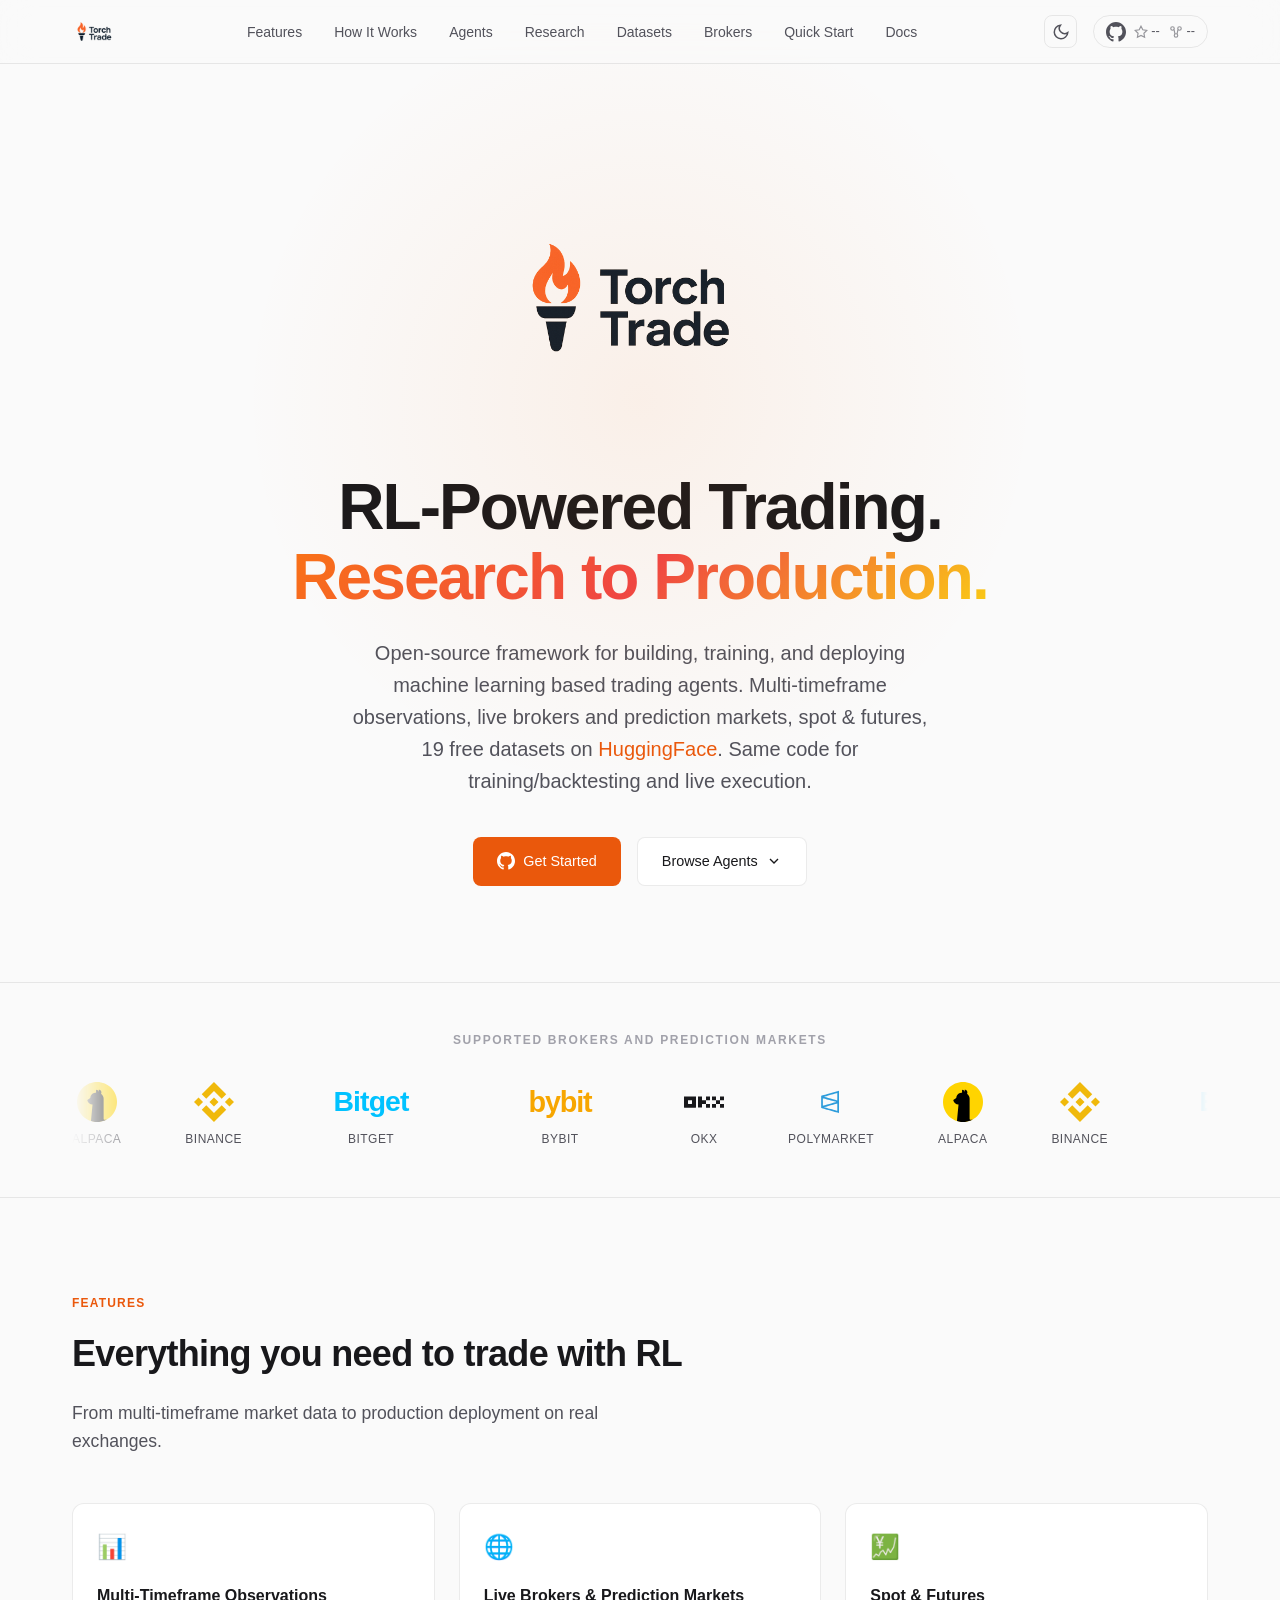
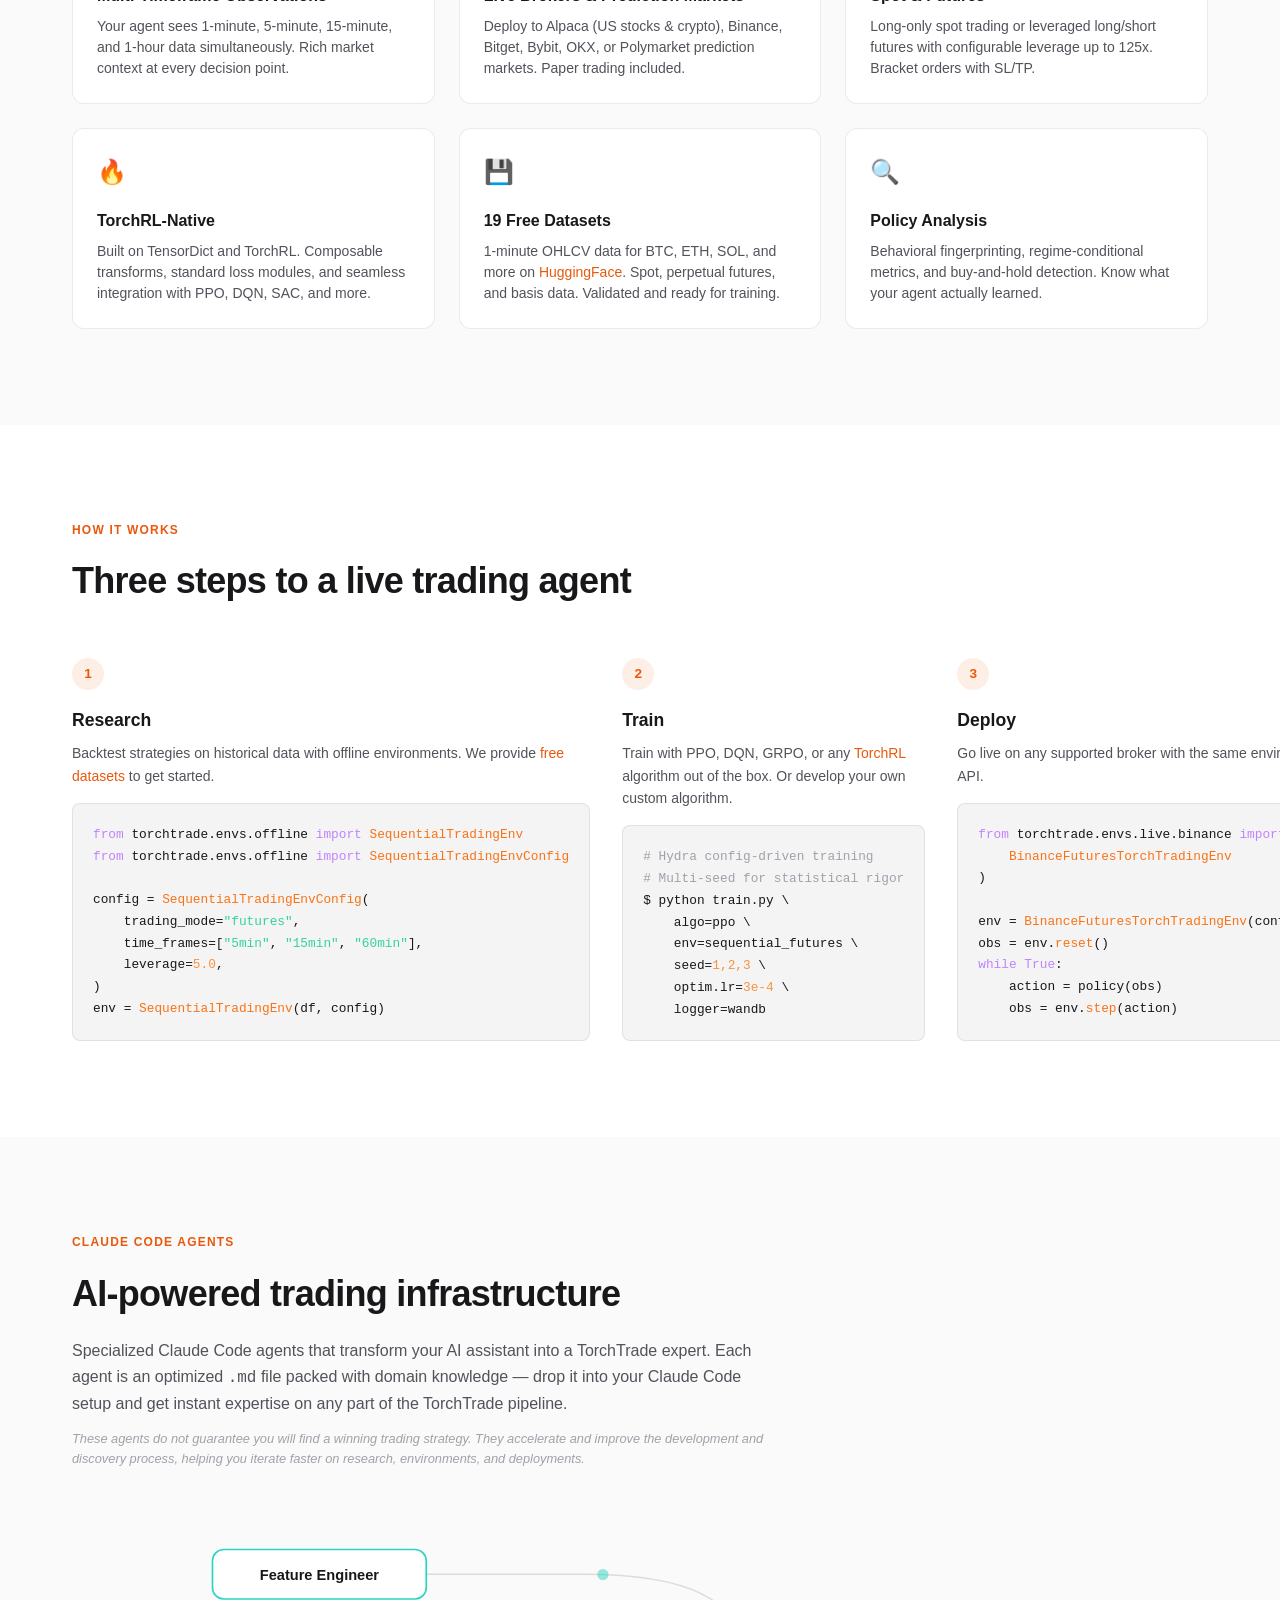
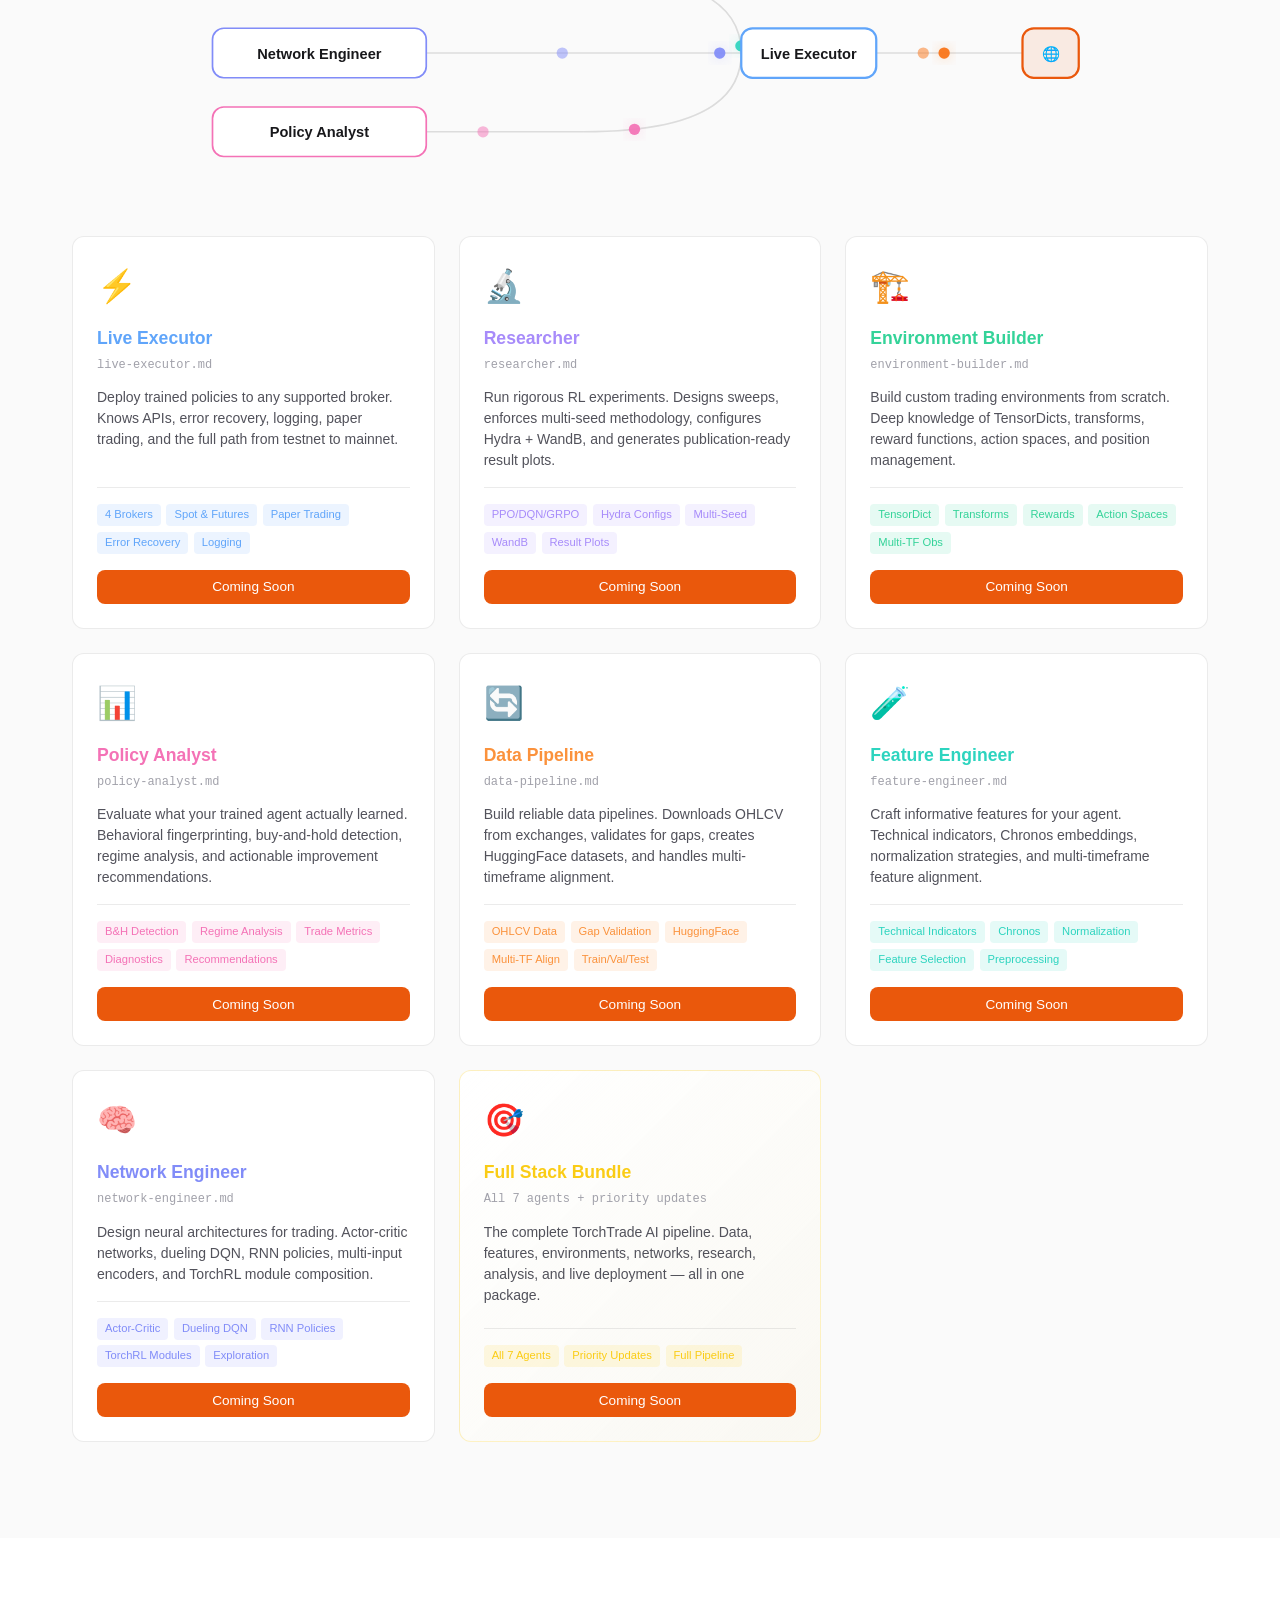
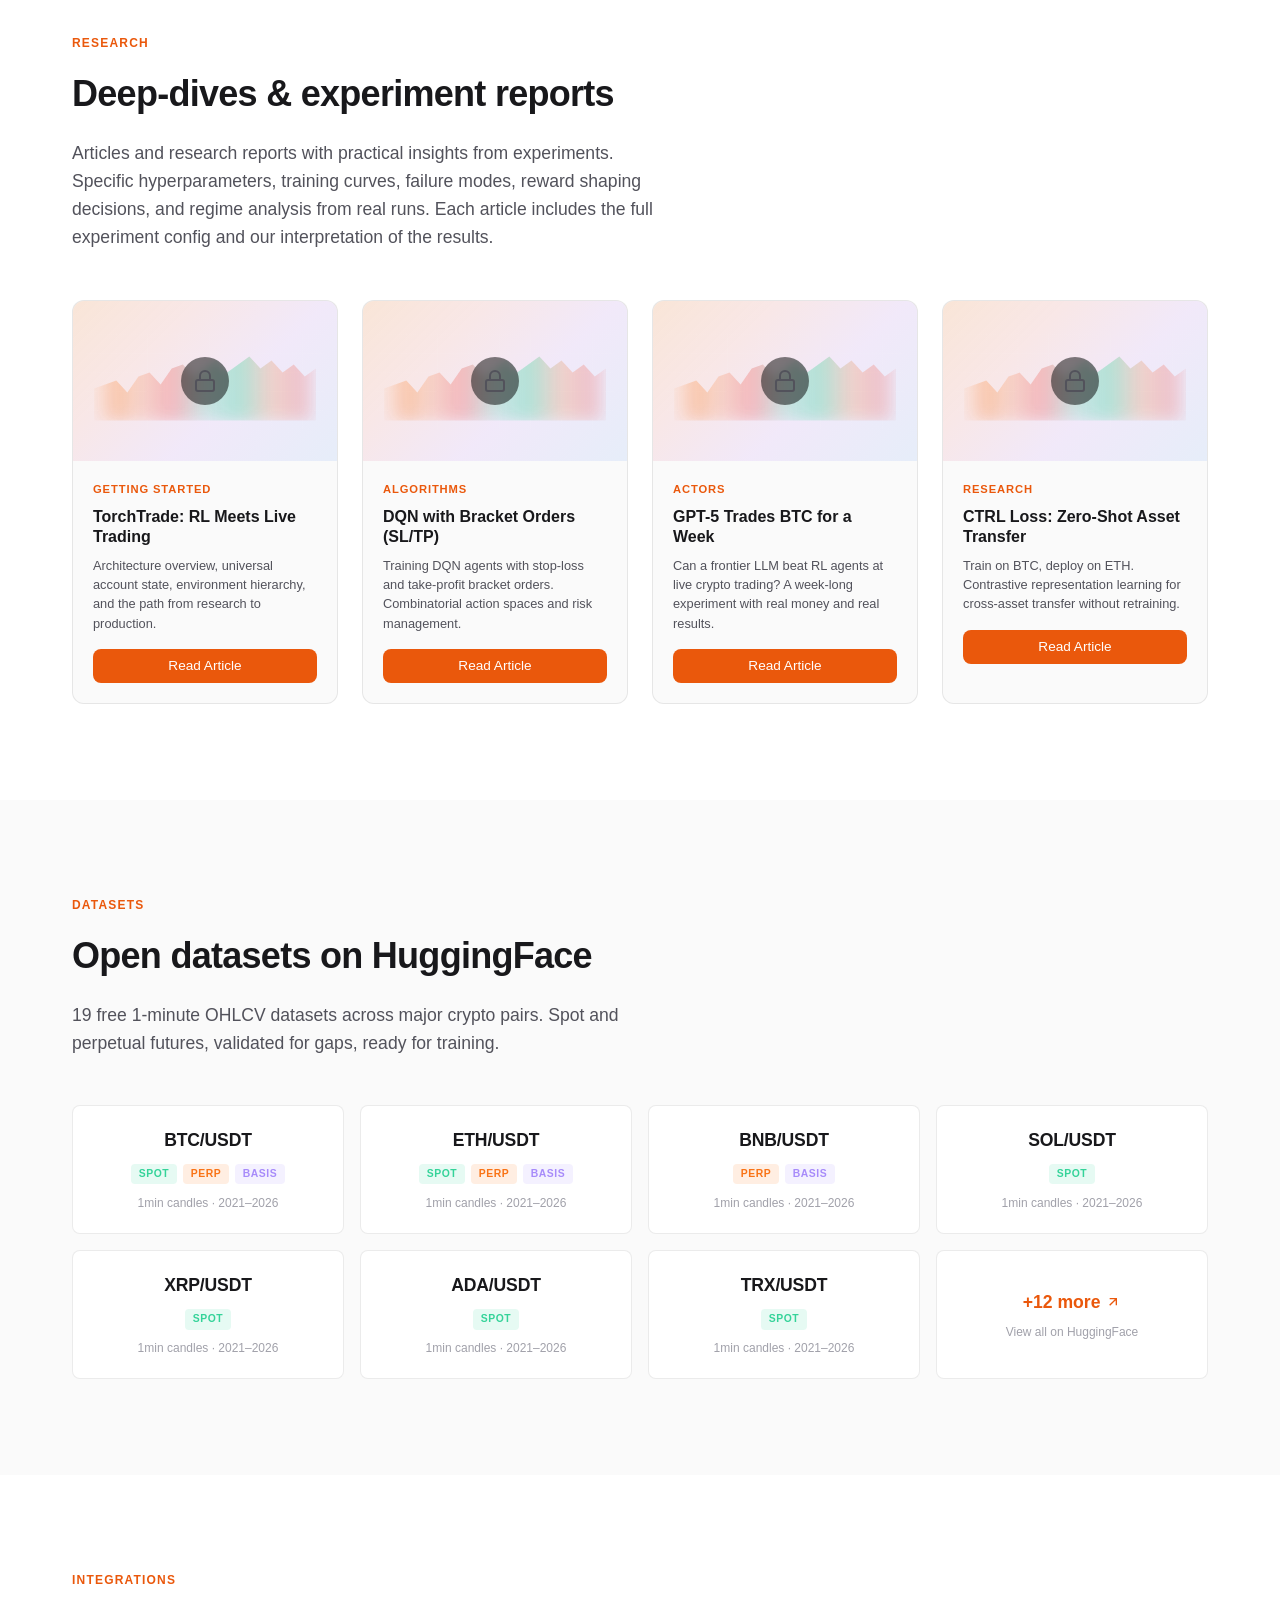
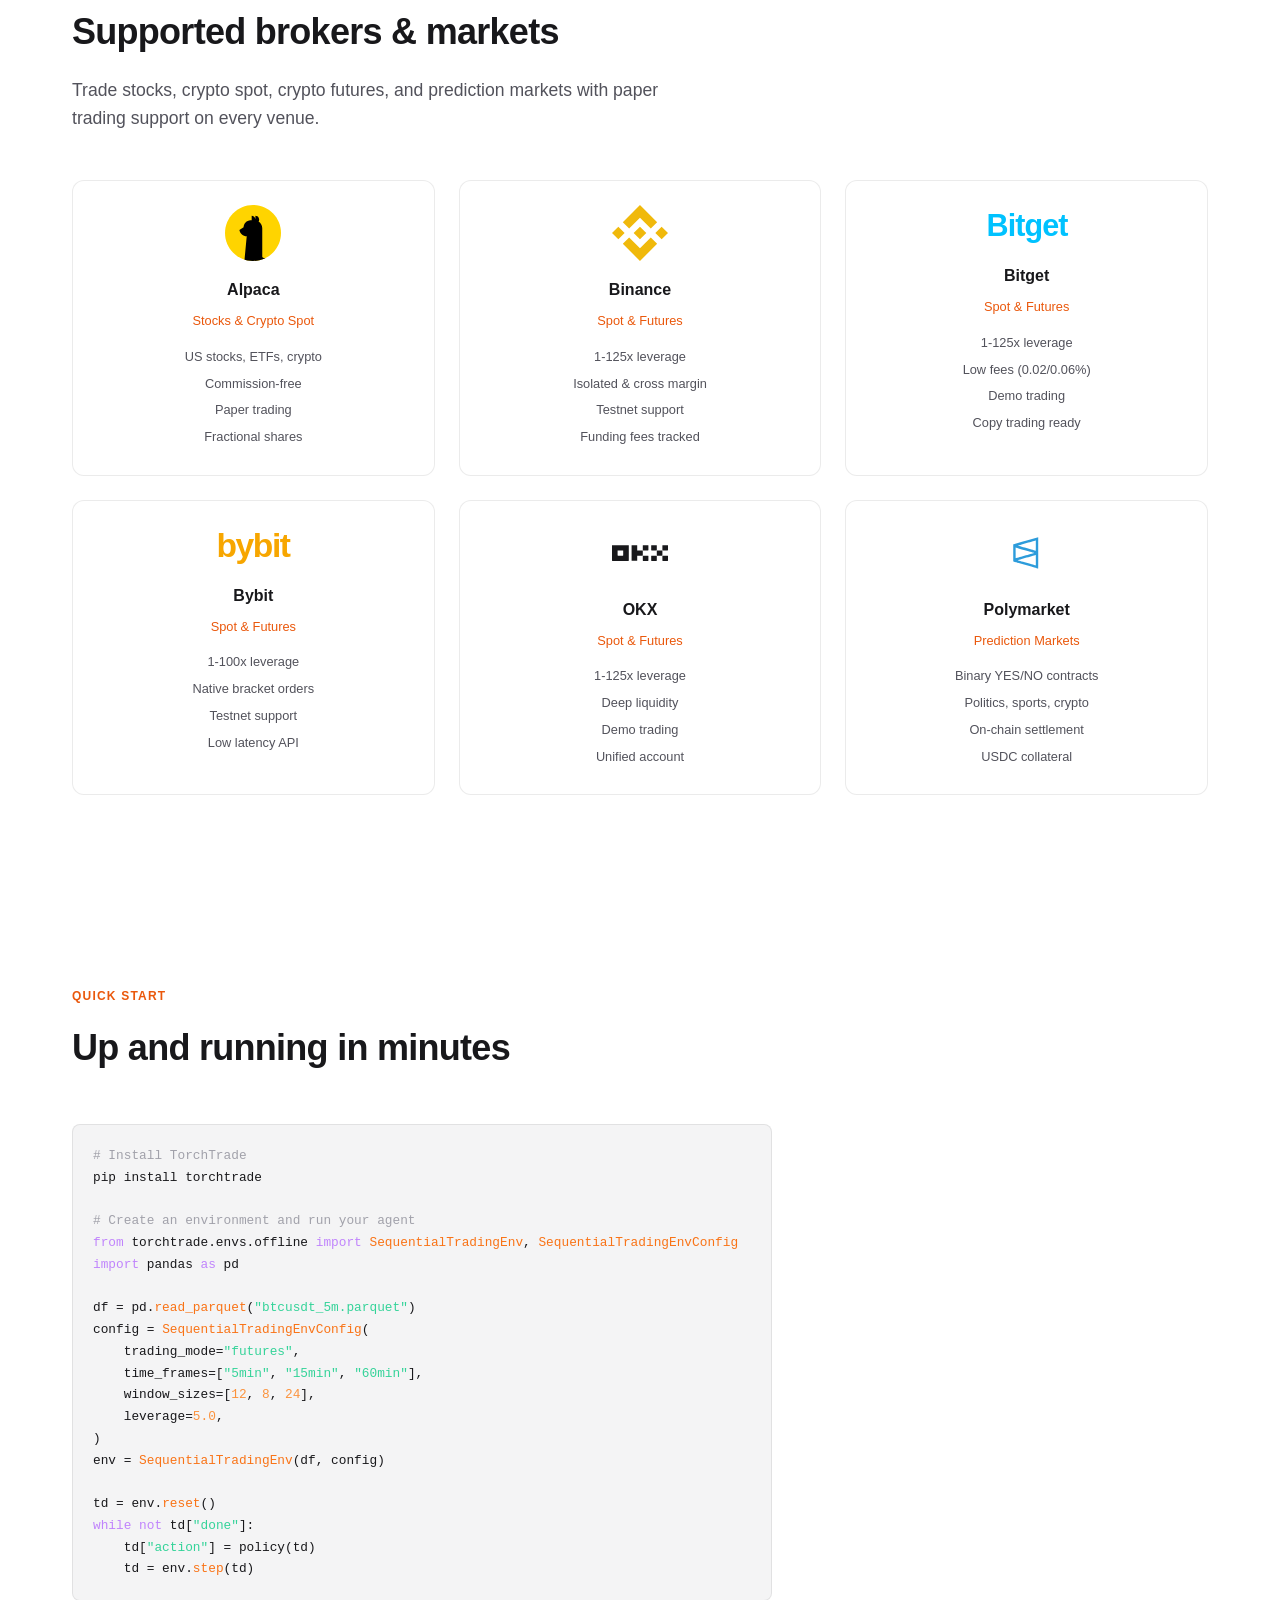
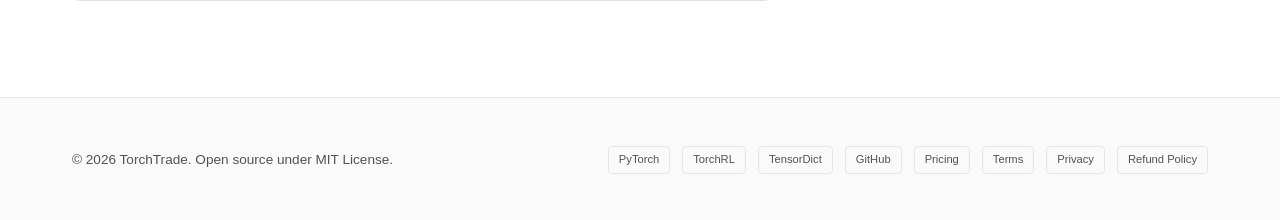
==== index.html @ 08bc0e1f "Add OKX & Polymarket brokers with auto-scrolling logo strip New brand-colored marquee between hero a" ====
<!DOCTYPE html>
<html lang="en">
<head>
  <meta charset="UTF-8">
  <meta name="viewport" content="width=device-width, initial-scale=1.0">
  <title>TorchTrade — RL-Powered Trading. From Research to Production.</title>
  <meta name="description" content="Open-source framework for building, training, and deploying reinforcement learning trading agents. Built on TorchRL & PyTorch.">
  <!-- Open Graph -->
  <meta property="og:title" content="TorchTrade — RL-Powered Trading">
  <meta property="og:description" content="Open-source framework for building, training, and deploying reinforcement learning trading agents. Built on TorchRL & PyTorch.">
  <meta property="og:type" content="website">
  <meta property="og:url" content="https://torchtrade.io">
  <meta name="twitter:card" content="summary_large_image">
  <meta name="twitter:title" content="TorchTrade — RL-Powered Trading">
  <meta name="twitter:description" content="From research to production. Multi-timeframe observations, live brokers and prediction markets, spot & futures.">
  <link rel="stylesheet" href="css/style.css">
  <script src="js/main.js"></script>
  <!-- Fade-in animation styles -->
  <style>
    .fade-in { opacity: 0; transform: translateY(20px); transition: opacity 0.6s ease, transform 0.6s ease; }
    .fade-in.visible { opacity: 1; transform: translateY(0); }
  </style>
</head>
<body>

  <!-- ====== Navigation ====== -->
  <nav class="nav">
    <div class="nav-inner">
      <a href="#" class="nav-logo">
        <img src="assets/logo-dark.png" alt="TorchTrade" class="nav-logo-img nav-logo-dark">
        <img src="assets/logo.png" alt="TorchTrade" class="nav-logo-img nav-logo-light">
      </a>
      <ul class="nav-links" id="nav-links">
        <li><a href="#features">Features</a></li>
        <li><a href="#how-it-works">How It Works</a></li>
        <li><a href="#agents">Agents</a></li>
        <li><a href="#research">Research</a></li>
        <li><a href="#datasets">Datasets</a></li>
        <li><a href="#brokers">Brokers</a></li>
        <li><a href="#quickstart">Quick Start</a></li>
        <li><a href="https://torchtrade.github.io/torchtrade/" target="_blank" rel="noopener">Docs</a></li>
      </ul>
      <div class="nav-actions">
        <button class="theme-toggle" id="theme-toggle" aria-label="Toggle theme"></button>
        <a href="https://github.com/TorchTrade/torchtrade" class="github-nav" target="_blank" rel="noopener">
          <svg width="20" height="20" viewBox="0 0 24 24" fill="currentColor"><path d="M12 0c-6.626 0-12 5.373-12 12 0 5.302 3.438 9.8 8.207 11.387.599.111.793-.261.793-.577v-2.234c-3.338.726-4.033-1.416-4.033-1.416-.546-1.387-1.333-1.756-1.333-1.756-1.089-.745.083-.729.083-.729 1.205.084 1.839 1.237 1.839 1.237 1.07 1.834 2.807 1.304 3.492.997.107-.775.418-1.305.762-1.604-2.665-.305-5.467-1.334-5.467-5.931 0-1.311.469-2.381 1.236-3.221-.124-.303-.535-1.524.117-3.176 0 0 1.008-.322 3.301 1.23.957-.266 1.983-.399 3.003-.404 1.02.005 2.047.138 3.006.404 2.291-1.552 3.297-1.23 3.297-1.23.653 1.653.242 2.874.118 3.176.77.84 1.235 1.911 1.235 3.221 0 4.609-2.807 5.624-5.479 5.921.43.372.823 1.102.823 2.222v3.293c0 .319.192.694.801.576 4.765-1.589 8.199-6.086 8.199-11.386 0-6.627-5.373-12-12-12z"/></svg>
          <span class="github-nav-stats">
            <span class="github-nav-stat"><svg width="14" height="14" viewBox="0 0 24 24" fill="none" stroke="currentColor" stroke-width="2"><polygon points="12 2 15.09 8.26 22 9.27 17 14.14 18.18 21.02 12 17.77 5.82 21.02 7 14.14 2 9.27 8.91 8.26 12 2"/></svg> <span id="star-count">--</span></span>
            <span class="github-nav-stat"><svg width="14" height="14" viewBox="0 0 24 24" fill="none" stroke="currentColor" stroke-width="2"><circle cx="12" cy="18" r="3"/><circle cx="6" cy="6" r="3"/><circle cx="18" cy="6" r="3"/><line x1="8.59" y1="7.76" x2="10.34" y2="15.54"/><line x1="15.41" y1="7.76" x2="13.66" y2="15.54"/></svg> <span id="fork-count">--</span></span>
          </span>
        </a>
        <button class="nav-mobile-toggle" id="nav-mobile-toggle" aria-label="Menu">
          <svg width="24" height="24" viewBox="0 0 24 24" fill="none" stroke="currentColor" stroke-width="2"><line x1="3" y1="6" x2="21" y2="6"/><line x1="3" y1="12" x2="21" y2="12"/><line x1="3" y1="18" x2="21" y2="18"/></svg>
        </button>
      </div>
    </div>
  </nav>

  <!-- ====== Hero ====== -->
  <section class="hero">
    <div class="container">
      <img src="assets/logo-dark.png" alt="TorchTrade" class="hero-logo hero-logo-dark">
      <img src="assets/logo.png" alt="TorchTrade" class="hero-logo hero-logo-light">
      <h1>RL-Powered Trading.<br><span class="gradient">Research to Production.</span></h1>
      <p class="hero-subtitle">
        Open-source framework for building, training, and deploying machine learning based trading agents. Multi-timeframe observations, live brokers and prediction markets, spot &amp; futures, 19 free datasets on <a href="https://huggingface.co/Torch-Trade" target="_blank" rel="noopener">HuggingFace</a>. Same code for training/backtesting and live execution.
      </p>
      <div class="hero-ctas">
        <a href="https://github.com/TorchTrade/torchtrade" class="btn btn-primary" target="_blank" rel="noopener">
          <svg width="18" height="18" viewBox="0 0 24 24" fill="currentColor"><path d="M12 0c-6.626 0-12 5.373-12 12 0 5.302 3.438 9.8 8.207 11.387.599.111.793-.261.793-.577v-2.234c-3.338.726-4.033-1.416-4.033-1.416-.546-1.387-1.333-1.756-1.333-1.756-1.089-.745.083-.729.083-.729 1.205.084 1.839 1.237 1.839 1.237 1.07 1.834 2.807 1.304 3.492.997.107-.775.418-1.305.762-1.604-2.665-.305-5.467-1.334-5.467-5.931 0-1.311.469-2.381 1.236-3.221-.124-.303-.535-1.524.117-3.176 0 0 1.008-.322 3.301 1.23.957-.266 1.983-.399 3.003-.404 1.02.005 2.047.138 3.006.404 2.291-1.552 3.297-1.23 3.297-1.23.653 1.653.242 2.874.118 3.176.77.84 1.235 1.911 1.235 3.221 0 4.609-2.807 5.624-5.479 5.921.43.372.823 1.102.823 2.222v3.293c0 .319.192.694.801.576 4.765-1.589 8.199-6.086 8.199-11.386 0-6.627-5.373-12-12-12z"/></svg>
          Get Started
        </a>
        <a href="#agents" class="btn btn-secondary">
          Browse Agents
          <svg width="16" height="16" viewBox="0 0 24 24" fill="none" stroke="currentColor" stroke-width="2"><path d="M6 9l6 6 6-6"/></svg>
        </a>
      </div>
    </div>
  </section>

  <!-- ====== Brokers Strip (auto-scrolling logos, brand colors) ====== -->
  <section class="brokers-strip">
    <div class="container">
      <p class="brokers-strip-heading">Supported brokers and prediction markets</p>

      <!-- Hidden SVG <symbol> defs — referenced by all marquee items via <use> -->
      <svg width="0" height="0" style="position:absolute" aria-hidden="true" focusable="false">
        <symbol id="brand-alpaca" viewBox="0 0 378 378"><path d="M189 378C293.382 378 378 293.382 378 189C378 84.6182 293.382 0 189 0C84.6182 0 0 84.6182 0 189C0 293.382 84.6182 378 189 378Z" fill="currentColor"/><mask id="mask0_204_7018" style="mask-type:alpha" maskUnits="userSpaceOnUse" x="0" y="0" width="379" height="378"><path d="M189 378C293.382 378 378 293.382 378 189C378 84.6182 293.382 0 189 0C84.6185 0 0.000366211 84.6182 0.000366211 189C0.000366211 293.382 84.6185 378 189 378Z" fill="#ffffff"/></mask><g mask="url(#mask0_204_7018)"><path d="M261.969 357.639C259.185 357.639 256.514 356.533 254.545 354.564C252.576 352.595 251.469 349.924 251.469 347.139V157.089C251.473 148.025 249.216 139.103 244.904 131.13C240.592 123.158 234.361 116.386 226.773 111.427C229.107 107.607 230.381 103.234 230.465 98.7584C230.548 94.2827 229.437 89.8656 227.247 85.9613C225.058 82.057 221.867 78.8066 218.004 76.5443C214.142 74.282 209.746 73.0894 205.269 73.0894V94.0894H204.917C203.924 88.2174 200.884 82.8867 196.336 79.0426C191.787 75.1985 186.025 73.0894 180.069 73.0894V102.489H171.669V102.54C159.235 103.079 147.489 108.398 138.881 117.388C130.273 126.377 125.469 138.343 125.469 150.789C125.469 150.865 125.469 150.941 125.469 151.016L97.2202 169.278C99.1196 181.11 105.173 191.878 114.294 199.65C123.415 207.423 133.327 211.691 145.31 211.689C145.772 211.689 146.217 211.689 146.671 211.689L129.669 390.609L250.419 399.009L256.719 383.259L377.411 379.059V357.639H261.969Z" fill="#000"/><path d="M152.247 159.714C152.25 158.184 152.858 156.717 153.94 155.635C155.022 154.553 156.488 153.944 158.018 153.942H174.818C174.818 157.006 173.602 159.944 171.435 162.111C169.269 164.277 166.332 165.494 163.268 165.494H151.718L152.247 159.714Z" fill="#000"/></g></symbol>
        <symbol id="brand-binance" viewBox="0 0 24 24"><path fill="currentColor" d="M16.624 13.9202l2.7175 2.7154-7.353 7.353-7.353-7.352 2.7175-2.7164 4.6355 4.6595 4.6356-4.6595zm4.6366-4.6366L24 12l-2.7154 2.7164L18.5682 12l2.6924-2.7164zm-9.272.001l2.7163 2.6914-2.7164 2.7174v-.001L9.2721 12l2.7164-2.7154zm-9.2722-.001L5.4088 12l-2.6914 2.6924L0 12l2.7164-2.7164zM11.9885.0115l7.353 7.329-2.7174 2.7154-4.6356-4.6356-4.6355 4.6595-2.7174-2.7154 7.353-7.353z"/></symbol>
        <symbol id="brand-bitget" viewBox="0 0 220 60"><text x="110" y="46" font-family="Inter, -apple-system, BlinkMacSystemFont, 'Segoe UI', sans-serif" font-size="48" font-weight="700" fill="currentColor" text-anchor="middle" letter-spacing="-1.5">Bitget</text></symbol>
        <symbol id="brand-bybit" viewBox="0 0 200 60"><text x="100" y="46" font-family="Inter, -apple-system, BlinkMacSystemFont, 'Segoe UI', sans-serif" font-size="48" font-weight="800" fill="currentColor" text-anchor="middle" letter-spacing="-2">bybit</text></symbol>
        <symbol id="brand-okx" viewBox="0 0 24 24"><path fill="currentColor" d="M 7.15 8.685 C 7.18 8.705 7.2 8.745 7.2 8.785 L 7.2 15.225 C 7.2 15.265 7.18 15.305 7.15 15.325 C 7.121 15.355 7.082 15.372 7.04 15.375 L 0.16 15.375 C 0.118 15.372 0.079 15.355 0.05 15.325 C 0.02 15.3 0.002 15.264 0 15.225 L 0 8.785 C 0 8.745 0.02 8.705 0.05 8.685 C 0.079 8.655 0.118 8.638 0.16 8.635 L 7.04 8.635 C 7.08 8.635 7.12 8.655 7.15 8.685 Z M 4.8 11.035 C 4.798 10.996 4.78 10.96 4.75 10.935 C 4.721 10.905 4.682 10.887 4.64 10.885 L 2.56 10.885 C 2.52 10.885 2.481 10.899 2.45 10.925 C 2.42 10.95 2.402 10.986 2.4 11.025 L 2.4 12.975 C 2.4 13.015 2.42 13.055 2.45 13.075 C 2.48 13.115 2.52 13.125 2.56 13.125 L 4.64 13.125 C 4.68 13.125 4.72 13.115 4.75 13.085 C 4.78 13.06 4.798 13.024 4.8 12.985 L 4.8 11.035 Z M 21.6 11.035 L 21.6 12.975 C 21.6 13.065 21.53 13.125 21.44 13.125 L 19.36 13.125 C 19.27 13.125 19.2 13.065 19.2 12.975 L 19.2 11.035 C 19.2 10.955 19.27 10.885 19.36 10.885 L 21.44 10.885 C 21.53 10.885 21.6 10.945 21.6 11.035 Z M 19.2 8.785 L 19.2 10.735 C 19.2 10.815 19.13 10.885 19.04 10.885 L 16.96 10.885 C 16.87 10.885 16.8 10.815 16.8 10.735 L 16.8 8.785 C 16.8 8.705 16.87 8.635 16.96 8.635 L 19.04 8.635 C 19.13 8.635 19.2 8.705 19.2 8.785 Z M 24 8.785 L 24 10.735 C 24 10.815 23.93 10.885 23.84 10.885 L 21.76 10.885 C 21.67 10.885 21.6 10.815 21.6 10.735 L 21.6 8.785 C 21.6 8.705 21.67 8.635 21.76 8.635 L 23.84 8.635 C 23.93 8.635 24 8.705 24 8.785 Z M 19.2 13.285 L 19.2 15.225 C 19.2 15.305 19.13 15.375 19.04 15.375 L 16.96 15.375 C 16.87 15.375 16.8 15.305 16.8 15.225 L 16.8 13.275 C 16.8 13.195 16.87 13.125 16.96 13.125 L 19.04 13.125 C 19.13 13.125 19.2 13.195 19.2 13.275 L 19.2 13.285 Z M 24 13.285 L 24 15.225 C 24 15.305 23.93 15.375 23.84 15.375 L 21.76 15.375 C 21.67 15.375 21.6 15.305 21.6 15.225 L 21.6 13.275 C 21.6 13.195 21.67 13.125 21.76 13.125 L 23.84 13.125 C 23.93 13.125 24 13.195 24 13.275 L 24 13.285 Z M 15.6 8.785 L 15.6 10.735 C 15.6 10.815 15.53 10.885 15.44 10.885 L 13.36 10.885 C 13.27 10.885 13.2 10.815 13.2 10.735 L 13.2 8.785 C 13.2 8.705 13.27 8.635 13.36 8.635 L 15.44 8.635 C 15.53 8.635 15.6 8.705 15.6 8.785 Z M 15.6 13.285 L 15.6 15.225 C 15.6 15.305 15.53 15.375 15.44 15.375 L 13.36 15.375 C 13.27 15.375 13.2 15.305 13.2 15.225 L 13.2 13.275 C 13.2 13.195 13.27 13.125 13.36 13.125 L 15.44 13.125 C 15.53 13.125 15.6 13.195 15.6 13.275 L 15.6 13.285 Z M 13.2 12.985 C 13.195 13.069 13.125 13.135 13.04 13.135 L 10.8 13.135 L 10.8 15.215 C 10.8 15.255 10.78 15.295 10.75 15.325 C 10.719 15.351 10.68 15.365 10.64 15.365 L 8.56 15.365 C 8.516 15.368 8.473 15.353 8.44 15.325 C 8.414 15.298 8.399 15.262 8.4 15.225 L 8.4 8.775 C 8.4 8.735 8.41 8.695 8.44 8.675 C 8.472 8.643 8.515 8.625 8.56 8.625 L 10.64 8.625 C 10.68 8.625 10.72 8.645 10.75 8.675 C 10.78 8.695 10.8 8.735 10.8 8.775 L 10.8 10.875 L 13.04 10.875 C 13.08 10.875 13.12 10.885 13.15 10.915 C 13.18 10.945 13.2 10.985 13.2 11.015 L 13.2 12.965 L 13.2 12.985 Z"/></symbol>
        <symbol id="brand-polymarket" viewBox="0 0 2184 2184"><g transform="translate(0,2184) scale(0.1,-0.1)" fill="currentColor" stroke="none"><path d="M10445 15709 c-2667 -764 -4860 -1391 -4872 -1394 l-23 -5 0 -3345 0 -3344 23 -7 c79 -25 9722 -2782 9724 -2780 2 1 2 2761 1 6133 l-3 6129 -4850 -1387z m3915 -1910 c0 -1939 -1 -2041 -17 -2037 -160 43 -7100 2032 -7105 2037 -7 6 7068 2037 7105 2040 16 1 17 -102 17 -2040z m-4263 -1806 c1976 -565 3591 -1028 3590 -1029 -4 -4 -7141 -2045 -7169 -2051 l-28 -5 0 2056 c0 1131 3 2056 8 2056 4 0 1623 -462 3599 -1027z m4263 -3864 l0 -2041 -27 5 c-16 3 -1617 460 -3560 1016 -1942 556 -3535 1011 -3539 1011 -4 0 -4 3 0 7 5 6 7095 2040 7119 2042 4 1 7 -918 7 -2040z"/></g></symbol>
      </svg>

      <div class="brokers-marquee brokers-marquee--color" aria-label="Supported brokers">
        <div class="brokers-marquee-track">
          <!-- Set 1 -->
          <div class="broker-logo-item" data-broker="alpaca" role="img" aria-label="Alpaca"><svg class="broker-logo-mark" style="--logo-w: 40px" viewBox="0 0 378 378"><use href="#brand-alpaca"/></svg><span>Alpaca</span></div>
          <div class="broker-logo-item" data-broker="binance" role="img" aria-label="Binance"><svg class="broker-logo-mark" style="--logo-w: 40px" viewBox="0 0 24 24"><use href="#brand-binance"/></svg><span>Binance</span></div>
          <div class="broker-logo-item" data-broker="bitget" role="img" aria-label="Bitget"><svg class="broker-logo-mark" style="--logo-w: 130px" viewBox="0 0 220 60"><use href="#brand-bitget"/></svg><span>Bitget</span></div>
          <div class="broker-logo-item" data-broker="bybit" role="img" aria-label="Bybit"><svg class="broker-logo-mark" style="--logo-w: 120px" viewBox="0 0 200 60"><use href="#brand-bybit"/></svg><span>Bybit</span></div>
          <div class="broker-logo-item" data-broker="okx" role="img" aria-label="OKX"><svg class="broker-logo-mark" style="--logo-w: 40px" viewBox="0 0 24 24"><use href="#brand-okx"/></svg><span>OKX</span></div>
          <div class="broker-logo-item" data-broker="polymarket" role="img" aria-label="Polymarket"><svg class="broker-logo-mark" style="--logo-w: 40px" viewBox="0 0 2184 2184"><use href="#brand-polymarket"/></svg><span>Polymarket</span></div>
          <!-- Set 2 (duplicate for seamless loop) -->
          <div class="broker-logo-item" data-broker="alpaca" aria-hidden="true"><svg class="broker-logo-mark" style="--logo-w: 40px" viewBox="0 0 378 378"><use href="#brand-alpaca"/></svg><span>Alpaca</span></div>
          <div class="broker-logo-item" data-broker="binance" aria-hidden="true"><svg class="broker-logo-mark" style="--logo-w: 40px" viewBox="0 0 24 24"><use href="#brand-binance"/></svg><span>Binance</span></div>
          <div class="broker-logo-item" data-broker="bitget" aria-hidden="true"><svg class="broker-logo-mark" style="--logo-w: 130px" viewBox="0 0 220 60"><use href="#brand-bitget"/></svg><span>Bitget</span></div>
          <div class="broker-logo-item" data-broker="bybit" aria-hidden="true"><svg class="broker-logo-mark" style="--logo-w: 120px" viewBox="0 0 200 60"><use href="#brand-bybit"/></svg><span>Bybit</span></div>
          <div class="broker-logo-item" data-broker="okx" aria-hidden="true"><svg class="broker-logo-mark" style="--logo-w: 40px" viewBox="0 0 24 24"><use href="#brand-okx"/></svg><span>OKX</span></div>
          <div class="broker-logo-item" data-broker="polymarket" aria-hidden="true"><svg class="broker-logo-mark" style="--logo-w: 40px" viewBox="0 0 2184 2184"><use href="#brand-polymarket"/></svg><span>Polymarket</span></div>
        </div>
      </div>
    </div>
  </section>

  <!-- ====== Features ====== -->
  <section class="section" id="features">
    <div class="container">
      <div class="fade-in">
        <div class="section-label">Features</div>
        <h2 class="section-title">Everything you need to trade with RL</h2>
        <p class="section-subtitle">From multi-timeframe market data to production deployment on real exchanges.</p>
      </div>
      <div class="features-grid fade-in">
        <div class="feature-card">
          <div class="feature-icon">&#x1F4CA;</div>
          <h3>Multi-Timeframe Observations</h3>
          <p>Your agent sees 1-minute, 5-minute, 15-minute, and 1-hour data simultaneously. Rich market context at every decision point.</p>
        </div>
        <div class="feature-card">
          <div class="feature-icon">&#x1F310;</div>
          <h3>Live Brokers &amp; Prediction Markets</h3>
          <p>Deploy to Alpaca (US stocks &amp; crypto), Binance, Bitget, Bybit, OKX, or Polymarket prediction markets. Paper trading included.</p>
        </div>
        <div class="feature-card">
          <div class="feature-icon">&#x1F4B9;</div>
          <h3>Spot &amp; Futures</h3>
          <p>Long-only spot trading or leveraged long/short futures with configurable leverage up to 125x. Bracket orders with SL/TP.</p>
        </div>
        <div class="feature-card">
          <div class="feature-icon">&#x1F525;</div>
          <h3>TorchRL-Native</h3>
          <p>Built on TensorDict and TorchRL. Composable transforms, standard loss modules, and seamless integration with PPO, DQN, SAC, and more.</p>
        </div>
        <div class="feature-card">
          <div class="feature-icon">&#x1F4BE;</div>
          <h3>19 Free Datasets</h3>
          <p>1-minute OHLCV data for BTC, ETH, SOL, and more on <a href="https://huggingface.co/Torch-Trade" target="_blank" rel="noopener">HuggingFace</a>. Spot, perpetual futures, and basis data. Validated and ready for training.</p>
        </div>
        <div class="feature-card">
          <div class="feature-icon">&#x1F50D;</div>
          <h3>Policy Analysis</h3>
          <p>Behavioral fingerprinting, regime-conditional metrics, and buy-and-hold detection. Know what your agent actually learned.</p>
        </div>
      </div>
    </div>
  </section>

  <!-- ====== How It Works ====== -->
  <section class="section" id="how-it-works" style="background: var(--bg-surface);">
    <div class="container">
      <div class="fade-in">
        <div class="section-label">How It Works</div>
        <h2 class="section-title">Three steps to a live trading agent</h2>
      </div>
      <div class="steps fade-in">
        <!-- Step 1: Research -->
        <div class="step">
          <div class="step-number">1</div>
          <h3>Research</h3>
          <p>Backtest strategies on historical data with offline environments. We provide <a href="https://huggingface.co/Torch-Trade" target="_blank" rel="noopener">free datasets</a> to get started.</p>
          <div class="code-block">
<code><span class="keyword">from</span> torchtrade.envs.offline <span class="keyword">import</span> <span class="function">SequentialTradingEnv</span>
<span class="keyword">from</span> torchtrade.envs.offline <span class="keyword">import</span> <span class="function">SequentialTradingEnvConfig</span>

config = <span class="function">SequentialTradingEnvConfig</span>(
    trading_mode=<span class="string">"futures"</span>,
    time_frames=[<span class="string">"5min"</span>, <span class="string">"15min"</span>, <span class="string">"60min"</span>],
    leverage=<span class="number">5.0</span>,
)
env = <span class="function">SequentialTradingEnv</span>(df, config)</code>
          </div>
        </div>
        <!-- Step 2: Train -->
        <div class="step">
          <div class="step-number">2</div>
          <h3>Train</h3>
          <p>Train with PPO, DQN, GRPO, or any <a href="https://github.com/pytorch/rl" target="_blank" rel="noopener">TorchRL</a> algorithm out of the box. Or develop your own custom algorithm.</p>
          <div class="code-block">
<code><span class="comment"># Hydra config-driven training</span>
<span class="comment"># Multi-seed for statistical rigor</span>
$ python train.py \
    algo=ppo \
    env=sequential_futures \
    seed=<span class="number">1,2,3</span> \
    optim.lr=<span class="number">3e-4</span> \
    logger=wandb</code>
          </div>
        </div>
        <!-- Step 3: Deploy -->
        <div class="step">
          <div class="step-number">3</div>
          <h3>Deploy</h3>
          <p>Go live on any supported broker with the same environment API.</p>
          <div class="code-block">
<code><span class="keyword">from</span> torchtrade.envs.live.binance <span class="keyword">import</span> (
    <span class="function">BinanceFuturesTorchTradingEnv</span>
)

env = <span class="function">BinanceFuturesTorchTradingEnv</span>(config)
obs = env.<span class="function">reset</span>()
<span class="keyword">while</span> <span class="keyword">True</span>:
    action = policy(obs)
    obs = env.<span class="function">step</span>(action)</code>
          </div>
        </div>
      </div>
    </div>
  </section>

  <!-- ====== Agents Marketplace ====== -->
  <section class="section" id="agents">
    <div class="container">
      <div class="fade-in">
        <div class="section-label">Claude Code Agents</div>
        <h2 class="section-title">AI-powered trading infrastructure</h2>
        <p class="agents-intro">
          Specialized Claude Code agents that transform your AI assistant into a TorchTrade expert. Each agent is an optimized <code>.md</code> file packed with domain knowledge — drop it into your Claude Code setup and get instant expertise on any part of the TorchTrade pipeline.
        </p>
        <p class="agents-disclaimer">These agents do not guarantee you will find a winning trading strategy. They accelerate and improve the development and discovery process, helping you iterate faster on research, environments, and deployments.</p>
      </div>

      <!-- Agent Network Visualization -->
      <div class="agent-network">
        <svg viewBox="0 0 800 240" class="agent-network-svg" xmlns="http://www.w3.org/2000/svg">

          <!-- Connection paths (visible lines) -->
          <line class="net-line" x1="210" y1="50" x2="350" y2="50" />
          <path class="net-line" fill="none" d="M 350,50 Q 490,50 490,120" />
          <line class="net-line" x1="210" y1="120" x2="490" y2="120" />
          <line class="net-line" x1="210" y1="190" x2="350" y2="190" />
          <path class="net-line" fill="none" d="M 350,190 Q 490,190 490,120" />
          <line class="net-line" x1="610" y1="120" x2="740" y2="120" />

          <!-- Motion paths (invisible, for animateMotion) -->
          <path id="p1" fill="none" d="M 210,50 L 350,50 Q 490,50 490,120" />
          <path id="p2" fill="none" d="M 210,120 L 490,120" />
          <path id="p3" fill="none" d="M 210,190 L 350,190 Q 490,190 490,120" />
          <path id="p4" fill="none" d="M 610,120 L 740,120" />

          <!-- Energy dots -->
          <circle r="5" fill="#2dd4bf" opacity="0.9">
            <animateMotion dur="2.5s" repeatCount="indefinite"><mpath href="#p1" /></animateMotion>
          </circle>
          <circle r="5" fill="#2dd4bf" opacity="0.5">
            <animateMotion dur="2.5s" repeatCount="indefinite" begin="1.2s"><mpath href="#p1" /></animateMotion>
          </circle>

          <circle r="5" fill="#818cf8" opacity="0.9">
            <animateMotion dur="2.2s" repeatCount="indefinite" begin="0.4s"><mpath href="#p2" /></animateMotion>
          </circle>
          <circle r="5" fill="#818cf8" opacity="0.5">
            <animateMotion dur="2.2s" repeatCount="indefinite" begin="1.5s"><mpath href="#p2" /></animateMotion>
          </circle>

          <circle r="5" fill="#f472b6" opacity="0.9">
            <animateMotion dur="2.8s" repeatCount="indefinite" begin="0.8s"><mpath href="#p3" /></animateMotion>
          </circle>
          <circle r="5" fill="#f472b6" opacity="0.5">
            <animateMotion dur="2.8s" repeatCount="indefinite" begin="2.0s"><mpath href="#p3" /></animateMotion>
          </circle>

          <circle r="5" fill="#f97316" opacity="0.9">
            <animateMotion dur="1.4s" repeatCount="indefinite" begin="1.8s"><mpath href="#p4" /></animateMotion>
          </circle>
          <circle r="5" fill="#f97316" opacity="0.5">
            <animateMotion dur="1.4s" repeatCount="indefinite" begin="0.6s"><mpath href="#p4" /></animateMotion>
          </circle>

          <!-- Glow trails -->
          <circle r="5" fill="#2dd4bf" opacity="0.3" filter="url(#glow)">
            <animateMotion dur="2.5s" repeatCount="indefinite"><mpath href="#p1" /></animateMotion>
          </circle>
          <circle r="5" fill="#818cf8" opacity="0.3" filter="url(#glow)">
            <animateMotion dur="2.2s" repeatCount="indefinite" begin="0.4s"><mpath href="#p2" /></animateMotion>
          </circle>
          <circle r="5" fill="#f472b6" opacity="0.3" filter="url(#glow)">
            <animateMotion dur="2.8s" repeatCount="indefinite" begin="0.8s"><mpath href="#p3" /></animateMotion>
          </circle>
          <circle r="5" fill="#f97316" opacity="0.3" filter="url(#glow)">
            <animateMotion dur="1.4s" repeatCount="indefinite" begin="1.8s"><mpath href="#p4" /></animateMotion>
          </circle>

          <!-- Glow filter -->
          <defs>
            <filter id="glow" x="-50%" y="-50%" width="200%" height="200%">
              <feGaussianBlur stdDeviation="6" result="blur" />
              <feMerge><feMergeNode in="blur" /><feMergeNode in="SourceGraphic" /></feMerge>
            </filter>
          </defs>

          <!-- Nodes: Layer 1 (left) -->
          <rect x="20" y="28" width="190" height="44" rx="10" fill="var(--bg-surface)" stroke="#2dd4bf" stroke-width="1.5" />
          <text x="115" y="55" fill="var(--text-primary)" font-size="13" font-weight="600" text-anchor="middle" font-family="Inter, sans-serif">Feature Engineer</text>

          <rect x="20" y="98" width="190" height="44" rx="10" fill="var(--bg-surface)" stroke="#818cf8" stroke-width="1.5" />
          <text x="115" y="125" fill="var(--text-primary)" font-size="13" font-weight="600" text-anchor="middle" font-family="Inter, sans-serif">Network Engineer</text>

          <rect x="20" y="168" width="190" height="44" rx="10" fill="var(--bg-surface)" stroke="#f472b6" stroke-width="1.5" />
          <text x="115" y="195" fill="var(--text-primary)" font-size="13" font-weight="600" text-anchor="middle" font-family="Inter, sans-serif">Policy Analyst</text>

          <!-- Node: Live Executor (center) -->
          <rect x="490" y="98" width="120" height="44" rx="10" fill="var(--bg-surface)" stroke="#60a5fa" stroke-width="2" />
          <text x="550" y="125" fill="var(--text-primary)" font-size="13" font-weight="700" text-anchor="middle" font-family="Inter, sans-serif">Live Executor</text>

          <!-- Node: Broker (right) -->
          <rect x="740" y="98" width="50" height="44" rx="10" fill="var(--accent-dim)" stroke="var(--accent)" stroke-width="2" />
          <text x="765" y="125" fill="var(--accent)" font-size="13" font-weight="700" text-anchor="middle" font-family="Inter, sans-serif">&#x1F310;</text>

        </svg>
      </div>

      <div class="agents-grid fade-in">

        <!-- Live Executor -->
        <div class="agent-card" data-color="blue">
          <div class="agent-icon">&#x26A1;</div>
          <h3>Live Executor</h3>
          <div class="agent-filename">live-executor.md</div>
          <p>Deploy trained policies to any supported broker. Knows APIs, error recovery, logging, paper trading, and the full path from testnet to mainnet.</p>
          <div class="agent-tags">
            <span class="agent-tag">4 Brokers</span>
            <span class="agent-tag">Spot & Futures</span>
            <span class="agent-tag">Paper Trading</span>
            <span class="agent-tag">Error Recovery</span>
            <span class="agent-tag">Logging</span>
          </div>
          <button class="btn btn-buy" onclick="showModal('agent')">Coming Soon</button>
        </div>

        <!-- Researcher -->
        <div class="agent-card" data-color="purple">
          <div class="agent-icon">&#x1F52C;</div>
          <h3>Researcher</h3>
          <div class="agent-filename">researcher.md</div>
          <p>Run rigorous RL experiments. Designs sweeps, enforces multi-seed methodology, configures Hydra + WandB, and generates publication-ready result plots.</p>
          <div class="agent-tags">
            <span class="agent-tag">PPO/DQN/GRPO</span>
            <span class="agent-tag">Hydra Configs</span>
            <span class="agent-tag">Multi-Seed</span>
            <span class="agent-tag">WandB</span>
            <span class="agent-tag">Result Plots</span>
          </div>
          <button class="btn btn-buy" onclick="showModal('agent')">Coming Soon</button>
        </div>

        <!-- Environment Builder -->
        <div class="agent-card" data-color="green">
          <div class="agent-icon">&#x1F3D7;&#xFE0F;</div>
          <h3>Environment Builder</h3>
          <div class="agent-filename">environment-builder.md</div>
          <p>Build custom trading environments from scratch. Deep knowledge of TensorDicts, transforms, reward functions, action spaces, and position management.</p>
          <div class="agent-tags">
            <span class="agent-tag">TensorDict</span>
            <span class="agent-tag">Transforms</span>
            <span class="agent-tag">Rewards</span>
            <span class="agent-tag">Action Spaces</span>
            <span class="agent-tag">Multi-TF Obs</span>
          </div>
          <button class="btn btn-buy" onclick="showModal('agent')">Coming Soon</button>
        </div>

        <!-- Policy Analyst -->
        <div class="agent-card" data-color="pink">
          <div class="agent-icon">&#x1F4CA;</div>
          <h3>Policy Analyst</h3>
          <div class="agent-filename">policy-analyst.md</div>
          <p>Evaluate what your trained agent actually learned. Behavioral fingerprinting, buy-and-hold detection, regime analysis, and actionable improvement recommendations.</p>
          <div class="agent-tags">
            <span class="agent-tag">B&H Detection</span>
            <span class="agent-tag">Regime Analysis</span>
            <span class="agent-tag">Trade Metrics</span>
            <span class="agent-tag">Diagnostics</span>
            <span class="agent-tag">Recommendations</span>
          </div>
          <button class="btn btn-buy" onclick="showModal('agent')">Coming Soon</button>
        </div>

        <!-- Data Pipeline -->
        <div class="agent-card" data-color="orange">
          <div class="agent-icon">&#x1F504;</div>
          <h3>Data Pipeline</h3>
          <div class="agent-filename">data-pipeline.md</div>
          <p>Build reliable data pipelines. Downloads OHLCV from exchanges, validates for gaps, creates HuggingFace datasets, and handles multi-timeframe alignment.</p>
          <div class="agent-tags">
            <span class="agent-tag">OHLCV Data</span>
            <span class="agent-tag">Gap Validation</span>
            <span class="agent-tag">HuggingFace</span>
            <span class="agent-tag">Multi-TF Align</span>
            <span class="agent-tag">Train/Val/Test</span>
          </div>
          <button class="btn btn-buy" onclick="showModal('agent')">Coming Soon</button>
        </div>

        <!-- Feature Engineer -->
        <div class="agent-card" data-color="teal">
          <div class="agent-icon">&#x1F9EA;</div>
          <h3>Feature Engineer</h3>
          <div class="agent-filename">feature-engineer.md</div>
          <p>Craft informative features for your agent. Technical indicators, Chronos embeddings, normalization strategies, and multi-timeframe feature alignment.</p>
          <div class="agent-tags">
            <span class="agent-tag">Technical Indicators</span>
            <span class="agent-tag">Chronos</span>
            <span class="agent-tag">Normalization</span>
            <span class="agent-tag">Feature Selection</span>
            <span class="agent-tag">Preprocessing</span>
          </div>
          <button class="btn btn-buy" onclick="showModal('agent')">Coming Soon</button>
        </div>

        <!-- Network Engineer -->
        <div class="agent-card" data-color="indigo">
          <div class="agent-icon">&#x1F9E0;</div>
          <h3>Network Engineer</h3>
          <div class="agent-filename">network-engineer.md</div>
          <p>Design neural architectures for trading. Actor-critic networks, dueling DQN, RNN policies, multi-input encoders, and TorchRL module composition.</p>
          <div class="agent-tags">
            <span class="agent-tag">Actor-Critic</span>
            <span class="agent-tag">Dueling DQN</span>
            <span class="agent-tag">RNN Policies</span>
            <span class="agent-tag">TorchRL Modules</span>
            <span class="agent-tag">Exploration</span>
          </div>
          <button class="btn btn-buy" onclick="showModal('agent')">Coming Soon</button>
        </div>

        <!-- Full Stack Bundle -->
        <div class="agent-card bundle" data-color="gold">
          <div class="agent-icon">&#x1F3AF;</div>
          <h3>Full Stack Bundle</h3>
          <div class="agent-filename">All 7 agents + priority updates</div>
          <p>The complete TorchTrade AI pipeline. Data, features, environments, networks, research, analysis, and live deployment — all in one package.</p>
          <div class="agent-tags">
            <span class="agent-tag">All 7 Agents</span>
            <span class="agent-tag">Priority Updates</span>
            <span class="agent-tag">Full Pipeline</span>
          </div>
          <button class="btn btn-buy" onclick="showModal('agent')">Coming Soon</button>
        </div>

      </div>
    </div>
  </section>

  <!-- ====== Research ====== -->
  <section class="section" id="research" style="background: var(--bg-surface);">
    <div class="container">
      <div class="fade-in">
        <div class="section-label">Research</div>
        <h2 class="section-title">Deep-dives & experiment reports</h2>
        <p class="section-subtitle">Articles and research reports with practical insights from experiments. Specific hyperparameters, training curves, failure modes, reward shaping decisions, and regime analysis from real runs. Each article includes the full experiment config and our interpretation of the results.</p>
      </div>
      <div class="research-grid fade-in">

        <div class="research-card">
          <div class="research-preview">
            <div class="research-preview-blur"></div>
            <div class="research-lock">
              <svg width="24" height="24" viewBox="0 0 24 24" fill="none" stroke="currentColor" stroke-width="2"><rect x="3" y="11" width="18" height="11" rx="2" ry="2"/><path d="M7 11V7a5 5 0 0 1 10 0v4"/></svg>
            </div>
          </div>
          <div class="research-body">
            <div class="research-category">Getting Started</div>
            <h3>TorchTrade: RL Meets Live Trading</h3>
            <p>Architecture overview, universal account state, environment hierarchy, and the path from research to production.</p>
            <div class="research-footer">
              <button class="btn btn-buy" onclick="showModal('article')">Read Article</button>
            </div>
          </div>
        </div>

        <div class="research-card">
          <div class="research-preview">
            <div class="research-preview-blur"></div>
            <div class="research-lock">
              <svg width="24" height="24" viewBox="0 0 24 24" fill="none" stroke="currentColor" stroke-width="2"><rect x="3" y="11" width="18" height="11" rx="2" ry="2"/><path d="M7 11V7a5 5 0 0 1 10 0v4"/></svg>
            </div>
          </div>
          <div class="research-body">
            <div class="research-category">Algorithms</div>
            <h3>DQN with Bracket Orders (SL/TP)</h3>
            <p>Training DQN agents with stop-loss and take-profit bracket orders. Combinatorial action spaces and risk management.</p>
            <div class="research-footer">
              <button class="btn btn-buy" onclick="showModal('article')">Read Article</button>
            </div>
          </div>
        </div>

        <div class="research-card">
          <div class="research-preview">
            <div class="research-preview-blur"></div>
            <div class="research-lock">
              <svg width="24" height="24" viewBox="0 0 24 24" fill="none" stroke="currentColor" stroke-width="2"><rect x="3" y="11" width="18" height="11" rx="2" ry="2"/><path d="M7 11V7a5 5 0 0 1 10 0v4"/></svg>
            </div>
          </div>
          <div class="research-body">
            <div class="research-category">Actors</div>
            <h3>GPT-5 Trades BTC for a Week</h3>
            <p>Can a frontier LLM beat RL agents at live crypto trading? A week-long experiment with real money and real results.</p>
            <div class="research-footer">
              <button class="btn btn-buy" onclick="showModal('article')">Read Article</button>
            </div>
          </div>
        </div>

        <div class="research-card">
          <div class="research-preview">
            <div class="research-preview-blur"></div>
            <div class="research-lock">
              <svg width="24" height="24" viewBox="0 0 24 24" fill="none" stroke="currentColor" stroke-width="2"><rect x="3" y="11" width="18" height="11" rx="2" ry="2"/><path d="M7 11V7a5 5 0 0 1 10 0v4"/></svg>
            </div>
          </div>
          <div class="research-body">
            <div class="research-category">Research</div>
            <h3>CTRL Loss: Zero-Shot Asset Transfer</h3>
            <p>Train on BTC, deploy on ETH. Contrastive representation learning for cross-asset transfer without retraining.</p>
            <div class="research-footer">
              <button class="btn btn-buy" onclick="showModal('article')">Read Article</button>
            </div>
          </div>
        </div>

      </div>
    </div>
  </section>

  <!-- ====== Datasets ====== -->
  <section class="section" id="datasets">
    <div class="container">
      <div class="fade-in">
        <div class="section-label">Datasets</div>
        <h2 class="section-title">Open datasets on HuggingFace</h2>
        <p class="section-subtitle">19 free 1-minute OHLCV datasets across major crypto pairs. Spot and perpetual futures, validated for gaps, ready for training.</p>
      </div>
      <div class="datasets-grid fade-in">

        <div class="dataset-card">
          <div class="dataset-pair">BTC/USDT</div>
          <div class="dataset-tags">
            <span class="dataset-tag spot">Spot</span>
            <span class="dataset-tag perp">Perp</span>
            <span class="dataset-tag basis">Basis</span>
          </div>
          <div class="dataset-meta">1min candles &middot; 2021&ndash;2026</div>
        </div>

        <div class="dataset-card">
          <div class="dataset-pair">ETH/USDT</div>
          <div class="dataset-tags">
            <span class="dataset-tag spot">Spot</span>
            <span class="dataset-tag perp">Perp</span>
            <span class="dataset-tag basis">Basis</span>
          </div>
          <div class="dataset-meta">1min candles &middot; 2021&ndash;2026</div>
        </div>

        <div class="dataset-card">
          <div class="dataset-pair">BNB/USDT</div>
          <div class="dataset-tags">
            <span class="dataset-tag perp">Perp</span>
            <span class="dataset-tag basis">Basis</span>
          </div>
          <div class="dataset-meta">1min candles &middot; 2021&ndash;2026</div>
        </div>

        <div class="dataset-card">
          <div class="dataset-pair">SOL/USDT</div>
          <div class="dataset-tags">
            <span class="dataset-tag spot">Spot</span>
          </div>
          <div class="dataset-meta">1min candles &middot; 2021&ndash;2026</div>
        </div>

        <div class="dataset-card">
          <div class="dataset-pair">XRP/USDT</div>
          <div class="dataset-tags">
            <span class="dataset-tag spot">Spot</span>
          </div>
          <div class="dataset-meta">1min candles &middot; 2021&ndash;2026</div>
        </div>

        <div class="dataset-card">
          <div class="dataset-pair">ADA/USDT</div>
          <div class="dataset-tags">
            <span class="dataset-tag spot">Spot</span>
          </div>
          <div class="dataset-meta">1min candles &middot; 2021&ndash;2026</div>
        </div>

        <div class="dataset-card">
          <div class="dataset-pair">TRX/USDT</div>
          <div class="dataset-tags">
            <span class="dataset-tag spot">Spot</span>
          </div>
          <div class="dataset-meta">1min candles &middot; 2021&ndash;2026</div>
        </div>

        <div class="dataset-card dataset-more">
          <a href="https://huggingface.co/Torch-Trade" target="_blank" rel="noopener" class="dataset-more-link">
            +12 more
            <svg width="16" height="16" viewBox="0 0 24 24" fill="none" stroke="currentColor" stroke-width="2"><path d="M7 17l9.2-9.2M17 17V7H7"/></svg>
          </a>
          <div class="dataset-meta">View all on HuggingFace</div>
        </div>

      </div>
    </div>
  </section>

  <!-- ====== Supported Brokers ====== -->
  <section class="section" id="brokers" style="background: var(--bg-surface);">
    <div class="container">
      <div class="fade-in">
        <div class="section-label">Integrations</div>
        <h2 class="section-title">Supported brokers &amp; markets</h2>
        <p class="section-subtitle">Trade stocks, crypto spot, crypto futures, and prediction markets with paper trading support on every venue.</p>
      </div>


      <div class="brokers-grid fade-in">
        <div class="broker-card" data-broker="alpaca">
          <svg class="broker-card-logo" viewBox="0 0 378 378" aria-hidden="true"><use href="#brand-alpaca"/></svg>
          <h3>Alpaca</h3>
          <div class="broker-type">Stocks &amp; Crypto Spot</div>
          <ul class="broker-specs">
            <li>US stocks, ETFs, crypto</li>
            <li>Commission-free</li>
            <li>Paper trading</li>
            <li>Fractional shares</li>
          </ul>
        </div>
        <div class="broker-card" data-broker="binance">
          <svg class="broker-card-logo" viewBox="0 0 24 24" aria-hidden="true"><use href="#brand-binance"/></svg>
          <h3>Binance</h3>
          <div class="broker-type">Spot &amp; Futures</div>
          <ul class="broker-specs">
            <li>1-125x leverage</li>
            <li>Isolated &amp; cross margin</li>
            <li>Testnet support</li>
            <li>Funding fees tracked</li>
          </ul>
        </div>
        <div class="broker-card" data-broker="bitget">
          <svg class="broker-card-logo broker-card-logo--wordmark" viewBox="0 0 220 60" aria-hidden="true"><use href="#brand-bitget"/></svg>
          <h3>Bitget</h3>
          <div class="broker-type">Spot &amp; Futures</div>
          <ul class="broker-specs">
            <li>1-125x leverage</li>
            <li>Low fees (0.02/0.06%)</li>
            <li>Demo trading</li>
            <li>Copy trading ready</li>
          </ul>
        </div>
        <div class="broker-card" data-broker="bybit">
          <svg class="broker-card-logo broker-card-logo--wordmark" viewBox="0 0 200 60" aria-hidden="true"><use href="#brand-bybit"/></svg>
          <h3>Bybit</h3>
          <div class="broker-type">Spot &amp; Futures</div>
          <ul class="broker-specs">
            <li>1-100x leverage</li>
            <li>Native bracket orders</li>
            <li>Testnet support</li>
            <li>Low latency API</li>
          </ul>
        </div>
        <div class="broker-card" data-broker="okx">
          <svg class="broker-card-logo" viewBox="0 0 24 24" aria-hidden="true"><use href="#brand-okx"/></svg>
          <h3>OKX</h3>
          <div class="broker-type">Spot &amp; Futures</div>
          <ul class="broker-specs">
            <li>1-125x leverage</li>
            <li>Deep liquidity</li>
            <li>Demo trading</li>
            <li>Unified account</li>
          </ul>
        </div>
        <div class="broker-card" data-broker="polymarket">
          <svg class="broker-card-logo" viewBox="0 0 2184 2184" aria-hidden="true"><use href="#brand-polymarket"/></svg>
          <h3>Polymarket</h3>
          <div class="broker-type">Prediction Markets</div>
          <ul class="broker-specs">
            <li>Binary YES/NO contracts</li>
            <li>Politics, sports, crypto</li>
            <li>On-chain settlement</li>
            <li>USDC collateral</li>
          </ul>
        </div>
      </div>
    </div>
  </section>

  <!-- ====== Quick Start ====== -->
  <section class="section" id="quickstart" style="background: var(--bg-surface);">
    <div class="container">
      <div class="fade-in">
        <div class="section-label">Quick Start</div>
        <h2 class="section-title">Up and running in minutes</h2>
      </div>
      <div class="quickstart-block fade-in">
        <div class="code-block">
<code><span class="comment"># Install TorchTrade</span>
pip install torchtrade

<span class="comment"># Create an environment and run your agent</span>
<span class="keyword">from</span> torchtrade.envs.offline <span class="keyword">import</span> <span class="function">SequentialTradingEnv</span>, <span class="function">SequentialTradingEnvConfig</span>
<span class="keyword">import</span> pandas <span class="keyword">as</span> pd

df = pd.<span class="function">read_parquet</span>(<span class="string">"btcusdt_5m.parquet"</span>)
config = <span class="function">SequentialTradingEnvConfig</span>(
    trading_mode=<span class="string">"futures"</span>,
    time_frames=[<span class="string">"5min"</span>, <span class="string">"15min"</span>, <span class="string">"60min"</span>],
    window_sizes=[<span class="number">12</span>, <span class="number">8</span>, <span class="number">24</span>],
    leverage=<span class="number">5.0</span>,
)
env = <span class="function">SequentialTradingEnv</span>(df, config)

td = env.<span class="function">reset</span>()
<span class="keyword">while</span> <span class="keyword">not</span> td[<span class="string">"done"</span>]:
    td[<span class="string">"action"</span>] = policy(td)
    td = env.<span class="function">step</span>(td)</code>
        </div>
      </div>
    </div>
  </section>

  <!-- ====== Footer ====== -->
  <footer class="footer">
    <div class="container">
      <div class="footer-inner">
        <div class="footer-left">
          &copy; 2026 TorchTrade. Open source under MIT License.
        </div>
        <div class="footer-badges">
          <a href="https://github.com/pytorch/pytorch" class="badge" target="_blank" rel="noopener" style="text-decoration: none; color: var(--text-secondary);">PyTorch</a>
          <a href="https://github.com/pytorch/rl" class="badge" target="_blank" rel="noopener" style="text-decoration: none; color: var(--text-secondary);">TorchRL</a>
          <a href="https://github.com/pytorch/tensordict" class="badge" target="_blank" rel="noopener" style="text-decoration: none; color: var(--text-secondary);">TensorDict</a>
          <a href="https://github.com/TorchTrade/torchtrade" class="badge" target="_blank" rel="noopener" style="text-decoration: none; color: var(--text-secondary);">GitHub</a>
          <a href="pricing.html" class="badge" style="text-decoration: none; color: var(--text-secondary);">Pricing</a>
          <a href="terms.html" class="badge" style="text-decoration: none; color: var(--text-secondary);">Terms</a>
          <a href="privacy.html" class="badge" style="text-decoration: none; color: var(--text-secondary);">Privacy</a>
          <a href="refund.html" class="badge" style="text-decoration: none; color: var(--text-secondary);">Refund Policy</a>
        </div>
      </div>
    </div>
  </footer>

  <!-- Coming Soon Modal -->
  <div class="modal-overlay" id="coming-soon-modal">
    <div class="modal">
      <button class="modal-close" id="modal-close">&times;</button>
      <h3 id="modal-title">Coming Soon</h3>
      <p id="modal-text">This feature is currently in development. Stay tuned for updates.</p>
    </div>
  </div>

</body>
</html>
---- css/style.css ----
/* ============================================
   TorchTrade.io — Design System & Styles
   ============================================ */

/* --- CSS Custom Properties (Dark Mode Default) --- */
:root {
  --bg: #0a0a0f;
  --bg-surface: #12121a;
  --bg-surface-hover: #1a1a25;
  --border: rgba(255, 255, 255, 0.08);
  --border-hover: rgba(255, 255, 255, 0.15);
  --text-primary: #e4e4e7;
  --text-secondary: #71717a;
  --text-tertiary: #52525b;
  --accent: #f97316;
  --accent-dim: rgba(249, 115, 22, 0.15);
  --code-bg: #0d0d14;
  --nav-bg: rgba(10, 10, 15, 0.85);
  --shadow: 0 1px 3px rgba(0, 0, 0, 0.3);
  --shadow-lg: 0 8px 32px rgba(0, 0, 0, 0.4);
  --radius: 12px;
  --radius-sm: 8px;

  /* Agent Colors */
  --agent-blue: #60a5fa;
  --agent-purple: #a78bfa;
  --agent-green: #34d399;
  --agent-pink: #f472b6;
  --agent-orange: #fb923c;
  --agent-teal: #2dd4bf;
  --agent-indigo: #818cf8;
  --agent-gold: #facc15;
}

/* --- Light Mode --- */
[data-theme="light"] {
  --bg: #fafafa;
  --bg-surface: #ffffff;
  --bg-surface-hover: #f4f4f5;
  --border: rgba(0, 0, 0, 0.08);
  --border-hover: rgba(0, 0, 0, 0.15);
  --text-primary: #18181b;
  --text-secondary: #52525b;
  --text-tertiary: #a1a1aa;
  --accent: #ea580c;
  --accent-dim: rgba(234, 88, 12, 0.1);
  --code-bg: #f4f4f5;
  --nav-bg: rgba(250, 250, 250, 0.85);
  --shadow: 0 1px 3px rgba(0, 0, 0, 0.08);
  --shadow-lg: 0 8px 32px rgba(0, 0, 0, 0.1);
}

/* --- Reset & Base --- */
*, *::before, *::after {
  margin: 0;
  padding: 0;
  box-sizing: border-box;
}

html {
  scroll-behavior: smooth;
  scroll-padding-top: 80px;
}

body {
  font-family: 'Inter', -apple-system, BlinkMacSystemFont, 'Segoe UI', sans-serif;
  font-size: 16px;
  line-height: 1.6;
  color: var(--text-primary);
  background: var(--bg);
  -webkit-font-smoothing: antialiased;
}

a {
  color: var(--accent);
  text-decoration: none;
}

a:hover {
  text-decoration: underline;
}

code, pre {
  font-family: 'JetBrains Mono', 'Fira Code', 'Cascadia Code', monospace;
}

/* --- Container --- */
.container {
  max-width: 1200px;
  margin: 0 auto;
  padding: 0 2rem;
}

/* --- Section --- */
.section {
  padding: 6rem 0;
}

.section-label {
  font-size: 0.75rem;
  font-weight: 600;
  letter-spacing: 0.1em;
  text-transform: uppercase;
  color: var(--accent);
  margin-bottom: 0.75rem;
}

.section-title {
  font-size: 2.25rem;
  font-weight: 700;
  margin-bottom: 1rem;
  letter-spacing: -0.02em;
}

.section-subtitle {
  font-size: 1.1rem;
  color: var(--text-secondary);
  max-width: 600px;
}

/* --- Navigation --- */
.nav {
  position: fixed;
  top: 0;
  left: 0;
  right: 0;
  z-index: 100;
  background: var(--nav-bg);
  backdrop-filter: blur(16px);
  -webkit-backdrop-filter: blur(16px);
  border-bottom: 1px solid var(--border);
  height: 64px;
}

.nav-inner {
  max-width: 1200px;
  margin: 0 auto;
  padding: 0 2rem;
  height: 100%;
  display: flex;
  align-items: center;
  justify-content: space-between;
}

.nav-logo {
  font-size: 1.25rem;
  font-weight: 700;
  color: var(--text-primary);
  display: flex;
  align-items: center;
  gap: 0.5rem;
}

.nav-logo:hover {
  text-decoration: none;
}

.nav-logo-img {
  height: 48px;
  width: auto;
}

.nav-logo-dark { display: block; }
.nav-logo-light { display: none; }

[data-theme="light"] .nav-logo-dark { display: none; }
[data-theme="light"] .nav-logo-light { display: block; }

.nav-links {
  display: flex;
  align-items: center;
  gap: 2rem;
  list-style: none;
}

.nav-links a {
  font-size: 0.875rem;
  color: var(--text-secondary);
  transition: color 0.2s;
}

.nav-links a:hover {
  color: var(--text-primary);
  text-decoration: none;
}

.nav-actions {
  display: flex;
  align-items: center;
  gap: 1rem;
}

.theme-toggle {
  background: none;
  border: 1px solid var(--border);
  border-radius: var(--radius-sm);
  padding: 0.4rem;
  cursor: pointer;
  color: var(--text-secondary);
  display: flex;
  align-items: center;
  justify-content: center;
  transition: all 0.2s;
}

.theme-toggle:hover {
  border-color: var(--border-hover);
  color: var(--text-primary);
}

.github-nav {
  display: flex;
  align-items: center;
  gap: 0.5rem;
  color: var(--text-secondary);
  transition: color 0.2s;
  border: 1px solid var(--border);
  border-radius: 100px;
  padding: 0.3rem 0.75rem;
}

.github-nav:hover {
  color: var(--text-primary);
  border-color: var(--border-hover);
  text-decoration: none;
}

.github-nav-stats {
  display: flex;
  gap: 0.6rem;
  font-size: 0.8rem;
}

.github-nav-stat {
  display: inline-flex;
  align-items: center;
  gap: 0.2rem;
}

.github-nav-stat svg {
  opacity: 0.6;
}

/* Mobile nav */
.nav-mobile-toggle {
  display: none;
  background: none;
  border: none;
  color: var(--text-primary);
  cursor: pointer;
  padding: 0.5rem;
}

/* --- Hero --- */
.hero {
  padding: 10rem 0 6rem;
  text-align: center;
  position: relative;
  overflow: hidden;
}

.hero::before {
  content: '';
  position: absolute;
  top: 0;
  left: 50%;
  transform: translateX(-50%);
  width: 800px;
  height: 800px;
  background: radial-gradient(circle, rgba(249, 115, 22, 0.08) 0%, transparent 70%);
  pointer-events: none;
}

.hero-logo {
  height: 280px;
  width: auto;
  margin-bottom: 2rem;
  margin-left: auto;
  margin-right: auto;
}

/* Dark mode: show dark variant, hide light */
.hero-logo-dark { display: block; }
.hero-logo-light { display: none; }

[data-theme="light"] .hero-logo-dark { display: none; }
[data-theme="light"] .hero-logo-light { display: block; }

.hero-badge {
  display: inline-flex;
  align-items: center;
  gap: 0.5rem;
  padding: 0.35rem 1rem;
  border: 1px solid var(--border);
  border-radius: 100px;
  font-size: 0.8rem;
  color: var(--text-secondary);
  margin-bottom: 2rem;
  background: var(--bg-surface);
}

.hero-badge .dot {
  width: 6px;
  height: 6px;
  border-radius: 50%;
  background: #34d399;
  animation: pulse 2s infinite;
}

@keyframes pulse {
  0%, 100% { opacity: 1; }
  50% { opacity: 0.4; }
}

.hero h1 {
  font-size: 4rem;
  font-weight: 800;
  letter-spacing: -0.03em;
  line-height: 1.1;
  margin-bottom: 1.5rem;
  max-width: 800px;
  margin-left: auto;
  margin-right: auto;
}

.hero h1 .gradient {
  background: linear-gradient(135deg, #f97316 0%, #ef4444 50%, #facc15 100%);
  -webkit-background-clip: text;
  -webkit-text-fill-color: transparent;
  background-clip: text;
}

.hero-subtitle {
  font-size: 1.25rem;
  color: var(--text-secondary);
  max-width: 600px;
  margin: 0 auto 2.5rem;
  line-height: 1.6;
}

.hero-ctas {
  display: flex;
  justify-content: center;
  gap: 1rem;
  flex-wrap: wrap;
}

/* --- Buttons --- */
.btn {
  display: inline-flex;
  align-items: center;
  gap: 0.5rem;
  padding: 0.75rem 1.5rem;
  border-radius: var(--radius-sm);
  font-size: 0.9rem;
  font-weight: 500;
  cursor: pointer;
  transition: all 0.2s;
  border: none;
  text-decoration: none;
}

.btn:hover {
  text-decoration: none;
}

.btn-primary {
  background: var(--accent);
  color: #fff;
}

.btn-primary:hover {
  background: #ea580c;
  transform: translateY(-1px);
  box-shadow: 0 4px 12px rgba(249, 115, 22, 0.3);
}

.btn-secondary {
  background: var(--bg-surface);
  color: var(--text-primary);
  border: 1px solid var(--border);
}

.btn-secondary:hover {
  border-color: var(--border-hover);
  background: var(--bg-surface-hover);
}

.btn-buy {
  background: var(--accent);
  color: #fff;
  width: 100%;
  justify-content: center;
  padding: 0.6rem 1rem;
  font-size: 0.85rem;
}

.btn-buy:hover {
  background: #ea580c;
}

/* --- Features Grid --- */
.features-grid {
  display: grid;
  grid-template-columns: repeat(3, 1fr);
  gap: 1.5rem;
  margin-top: 3rem;
}

.feature-card {
  padding: 1.5rem;
  border: 1px solid var(--border);
  border-radius: var(--radius);
  background: var(--bg-surface);
  transition: all 0.2s;
}

.feature-card:hover {
  border-color: var(--border-hover);
  transform: translateY(-2px);
  box-shadow: var(--shadow-lg);
}

.feature-icon {
  font-size: 1.5rem;
  margin-bottom: 1rem;
}

.feature-card h3 {
  font-size: 1rem;
  font-weight: 600;
  margin-bottom: 0.5rem;
}

.feature-card p {
  font-size: 0.875rem;
  color: var(--text-secondary);
  line-height: 1.5;
}

/* --- How It Works --- */
.steps {
  display: grid;
  grid-template-columns: repeat(3, 1fr);
  gap: 2rem;
  margin-top: 3rem;
}

.step {
  position: relative;
}

.step-number {
  display: inline-flex;
  align-items: center;
  justify-content: center;
  width: 32px;
  height: 32px;
  border-radius: 50%;
  background: var(--accent-dim);
  color: var(--accent);
  font-size: 0.85rem;
  font-weight: 700;
  margin-bottom: 1rem;
}

.step h3 {
  font-size: 1.1rem;
  font-weight: 600;
  margin-bottom: 0.5rem;
}

.step p {
  font-size: 0.875rem;
  color: var(--text-secondary);
  margin-bottom: 1rem;
}

.step-connector {
  display: none;
}

/* --- Code Block --- */
.code-block {
  background: var(--code-bg);
  border: 1px solid var(--border);
  border-radius: var(--radius-sm);
  padding: 1.25rem;
  overflow-x: auto;
  font-size: 0.8rem;
  line-height: 1.7;
}

.code-block code {
  white-space: pre;
  display: block;
}

.code-block .comment { color: var(--text-tertiary); }
.code-block .keyword { color: #c084fc; }
.code-block .string { color: #34d399; }
.code-block .function { color: #f97316; }
.code-block .number { color: #fb923c; }

/* --- Agents Marketplace --- */
.agents-intro {
  font-size: 1rem;
  color: var(--text-secondary);
  max-width: 700px;
  margin-bottom: 0.75rem;
  line-height: 1.6;
}

/* --- Agent Network Visualization --- */
.agent-network {
  margin: 3rem 0;
  overflow-x: auto;
}

.agent-network-svg {
  width: 100%;
  max-width: 900px;
  margin: 0 auto;
  display: block;
  height: auto;
}

.net-line {
  fill: none;
  stroke: rgba(255, 255, 255, 0.12);
  stroke-width: 1.5;
}

[data-theme="light"] .net-line {
  stroke: rgba(0, 0, 0, 0.12);
}

.node-bg {
  fill: var(--bg-surface);
  stroke-width: 1.5;
}

.node-orange { stroke: var(--agent-orange); }
.node-purple { stroke: var(--agent-purple); }
.node-teal { stroke: var(--agent-teal); }
.node-green { stroke: var(--agent-green); }
.node-pink { stroke: var(--agent-pink); }
.node-blue { stroke: var(--agent-blue); }
.node-indigo { stroke: var(--agent-indigo); }
.node-accent { stroke: var(--accent); fill: var(--accent-dim); }

.node-label {
  fill: var(--text-primary);
  font-size: 11px;
  font-weight: 500;
  text-anchor: middle;
  font-family: 'Inter', -apple-system, sans-serif;
}

.node-label-bold {
  font-weight: 700;
}

.energy-dot {
  opacity: 0.9;
}

.dot-orange { fill: var(--agent-orange); }
.dot-purple { fill: var(--agent-purple); }
.dot-teal { fill: var(--agent-teal); }
.dot-green { fill: var(--agent-green); }
.dot-pink { fill: var(--agent-pink); }
.dot-blue { fill: var(--agent-blue); }
.dot-indigo { fill: var(--agent-indigo); }

.agents-disclaimer {
  font-size: 0.8rem;
  color: var(--text-tertiary);
  max-width: 700px;
  margin-bottom: 3rem;
  font-style: italic;
}

.agents-grid {
  display: grid;
  grid-template-columns: repeat(auto-fill, minmax(300px, 1fr));
  gap: 1.5rem;
}

.agent-card {
  border: 1px solid var(--border);
  border-radius: var(--radius);
  padding: 1.5rem;
  background-color: var(--bg-surface);
  transition: border-color 0.3s, transform 0.3s, box-shadow 0.3s;
  display: flex;
  flex-direction: column;
  -webkit-appearance: none;
}

.agent-card:hover {
  border-color: var(--border-hover);
  transform: translateY(-2px);
  box-shadow: var(--shadow-lg);
}

.agent-card.bundle {
  border-color: rgba(250, 204, 21, 0.25);
  background: linear-gradient(135deg, var(--bg-surface) 0%, rgba(250, 204, 21, 0.03) 100%);
}

.agent-icon {
  font-size: 2rem;
  margin-bottom: 0.75rem;
}

.agent-card h3 {
  font-size: 1.1rem;
  font-weight: 600;
  margin-bottom: 0.25rem;
}

.agent-filename {
  font-size: 0.75rem;
  color: var(--text-tertiary);
  font-family: 'JetBrains Mono', monospace;
  margin-bottom: 0.75rem;
}

.agent-card > p {
  font-size: 0.875rem;
  color: var(--text-secondary);
  line-height: 1.5;
  flex: 1;
}

.agent-tags {
  display: flex;
  flex-wrap: wrap;
  gap: 0.35rem;
  margin-top: 1rem;
  padding-top: 1rem;
  border-top: 1px solid var(--border);
}

.agent-tag {
  font-size: 0.7rem;
  padding: 2px 8px;
  border-radius: 4px;
  font-weight: 500;
}

.agent-card .btn-buy {
  margin-top: 1rem;
}

/* Agent color variants */
.agent-card[data-color="blue"] h3 { color: var(--agent-blue); }
.agent-card[data-color="blue"] .agent-tag { background: rgba(96, 165, 250, 0.12); color: var(--agent-blue); }

.agent-card[data-color="purple"] h3 { color: var(--agent-purple); }
.agent-card[data-color="purple"] .agent-tag { background: rgba(167, 139, 250, 0.12); color: var(--agent-purple); }

.agent-card[data-color="green"] h3 { color: var(--agent-green); }
.agent-card[data-color="green"] .agent-tag { background: rgba(52, 211, 153, 0.12); color: var(--agent-green); }

.agent-card[data-color="pink"] h3 { color: var(--agent-pink); }
.agent-card[data-color="pink"] .agent-tag { background: rgba(244, 114, 182, 0.12); color: var(--agent-pink); }

.agent-card[data-color="orange"] h3 { color: var(--agent-orange); }
.agent-card[data-color="orange"] .agent-tag { background: rgba(251, 146, 60, 0.12); color: var(--agent-orange); }

.agent-card[data-color="teal"] h3 { color: var(--agent-teal); }
.agent-card[data-color="teal"] .agent-tag { background: rgba(45, 212, 191, 0.12); color: var(--agent-teal); }

.agent-card[data-color="indigo"] h3 { color: var(--agent-indigo); }
.agent-card[data-color="indigo"] .agent-tag { background: rgba(129, 140, 248, 0.12); color: var(--agent-indigo); }

.agent-card[data-color="gold"] h3 { color: var(--agent-gold); }
.agent-card[data-color="gold"] .agent-tag { background: rgba(250, 204, 21, 0.12); color: var(--agent-gold); }

/* --- Research --- */
.research-grid {
  display: grid;
  grid-template-columns: repeat(auto-fill, minmax(260px, 1fr));
  gap: 1.5rem;
  margin-top: 3rem;
}

.research-card {
  border: 1px solid var(--border);
  border-radius: var(--radius);
  background: var(--bg);
  overflow: hidden;
  transition: all 0.3s;
}

.research-card:hover {
  border-color: var(--border-hover);
  transform: translateY(-2px);
  box-shadow: var(--shadow-lg);
}

.research-preview {
  position: relative;
  height: 160px;
  overflow: hidden;
}

.research-preview-blur {
  width: 100%;
  height: 100%;
  background: linear-gradient(135deg,
    rgba(249, 115, 22, 0.15) 0%,
    rgba(239, 68, 68, 0.1) 30%,
    rgba(168, 85, 247, 0.1) 60%,
    rgba(59, 130, 246, 0.1) 100%
  );
  filter: blur(0);
  position: relative;
}

/* Fake chart lines for the blurry preview */
.research-preview-blur::before {
  content: '';
  position: absolute;
  top: 20%;
  left: 5%;
  right: 5%;
  height: 60%;
  background:
    repeating-linear-gradient(0deg, transparent, transparent 18px, rgba(255,255,255,0.03) 18px, rgba(255,255,255,0.03) 19px),
    repeating-linear-gradient(90deg, transparent, transparent 30px, rgba(255,255,255,0.03) 30px, rgba(255,255,255,0.03) 31px);
}

.research-preview-blur::after {
  content: '';
  position: absolute;
  top: 25%;
  left: 8%;
  right: 8%;
  height: 50%;
  background: linear-gradient(
    90deg,
    transparent 0%,
    rgba(249, 115, 22, 0.3) 10%,
    rgba(249, 115, 22, 0.15) 20%,
    rgba(239, 68, 68, 0.3) 35%,
    rgba(52, 211, 153, 0.2) 50%,
    rgba(52, 211, 153, 0.35) 65%,
    rgba(249, 115, 22, 0.2) 80%,
    rgba(239, 68, 68, 0.25) 95%,
    transparent 100%
  );
  clip-path: polygon(
    0% 60%, 5% 55%, 10% 50%, 15% 65%, 20% 45%, 25% 40%, 30% 55%,
    35% 35%, 40% 30%, 45% 45%, 50% 35%, 55% 25%, 60% 40%, 65% 30%,
    70% 20%, 75% 35%, 80% 25%, 85% 40%, 90% 30%, 95% 45%, 100% 35%,
    100% 100%, 0% 100%
  );
  filter: blur(8px);
}

.research-lock {
  position: absolute;
  top: 50%;
  left: 50%;
  transform: translate(-50%, -50%);
  width: 48px;
  height: 48px;
  background: rgba(0, 0, 0, 0.5);
  backdrop-filter: blur(4px);
  border-radius: 50%;
  display: flex;
  align-items: center;
  justify-content: center;
  color: var(--text-secondary);
}

.research-body {
  padding: 1.25rem;
}

.research-category {
  font-size: 0.7rem;
  font-weight: 600;
  text-transform: uppercase;
  letter-spacing: 0.08em;
  color: var(--accent);
  margin-bottom: 0.5rem;
}

.research-card h3 {
  font-size: 1rem;
  font-weight: 600;
  margin-bottom: 0.5rem;
  line-height: 1.3;
}

.research-card p {
  font-size: 0.8rem;
  color: var(--text-secondary);
  line-height: 1.5;
  margin-bottom: 1rem;
}

.research-footer {
  display: flex;
  align-items: center;
  gap: 0.75rem;
}

.research-price {
  font-size: 1.1rem;
  font-weight: 700;
  color: var(--text-primary);
}

.research-footer .btn-buy {
  flex: 1;
}

/* --- Datasets --- */
.datasets-grid {
  display: grid;
  grid-template-columns: repeat(4, 1fr);
  gap: 1rem;
  margin-top: 3rem;
}

.dataset-card {
  border: 1px solid var(--border);
  border-radius: var(--radius-sm);
  padding: 1.25rem;
  background: var(--bg-surface);
  text-align: center;
  transition: all 0.2s;
}

.dataset-card:hover {
  border-color: var(--border-hover);
  transform: translateY(-2px);
}

.dataset-pair {
  font-size: 1.1rem;
  font-weight: 700;
  margin-bottom: 0.6rem;
  letter-spacing: -0.01em;
}

.dataset-tags {
  display: flex;
  justify-content: center;
  gap: 0.35rem;
  margin-bottom: 0.6rem;
}

.dataset-tag {
  font-size: 0.65rem;
  font-weight: 600;
  padding: 2px 8px;
  border-radius: 4px;
  text-transform: uppercase;
  letter-spacing: 0.05em;
}

.dataset-tag.spot {
  background: rgba(52, 211, 153, 0.12);
  color: #34d399;
}

.dataset-tag.perp {
  background: rgba(249, 115, 22, 0.12);
  color: #f97316;
}

.dataset-tag.basis {
  background: rgba(167, 139, 250, 0.12);
  color: #a78bfa;
}

.dataset-meta {
  font-size: 0.75rem;
  color: var(--text-tertiary);
}

.dataset-more {
  display: flex;
  flex-direction: column;
  align-items: center;
  justify-content: center;
}

.dataset-more-link {
  display: inline-flex;
  align-items: center;
  gap: 0.3rem;
  font-size: 1.1rem;
  font-weight: 700;
  color: var(--accent);
  margin-bottom: 0.4rem;
}

.dataset-more-link:hover {
  text-decoration: none;
  opacity: 0.8;
}

@media (max-width: 768px) {
  .datasets-grid {
    grid-template-columns: repeat(2, 1fr);
  }
}

/* --- Brokers Marquee --- */
.brokers-marquee {
  position: relative;
  margin-top: 3rem;
  margin-bottom: 3rem;
  overflow: hidden;
  /* Soft fade on both edges so logos appear/disappear smoothly */
  -webkit-mask-image: linear-gradient(to right, transparent 0, #000 8%, #000 92%, transparent 100%);
          mask-image: linear-gradient(to right, transparent 0, #000 8%, #000 92%, transparent 100%);
}

.brokers-marquee-track {
  display: flex;
  align-items: center;
  gap: 4rem;
  width: max-content;
  animation: scroll-brokers 35s linear infinite;
}

.brokers-marquee:hover .brokers-marquee-track {
  animation-play-state: paused;
}

.broker-logo-item {
  display: flex;
  flex-direction: column;
  align-items: center;
  gap: 0.5rem;
  color: var(--text-secondary);
  transition: color 0.25s ease, transform 0.25s ease;
  flex-shrink: 0;
}

.broker-logo-item:hover {
  color: var(--text-primary);
  transform: translateY(-2px);
}

.broker-logo-mark {
  display: block;
  height: 40px;
  width: var(--logo-w, 40px);
  fill: currentColor;
  color: inherit;
  transition: color 0.25s ease;
  overflow: visible;
}

.broker-logo-item span {
  font-size: 0.75rem;
  font-weight: 500;
  letter-spacing: 0.04em;
  text-transform: uppercase;
}

@keyframes scroll-brokers {
  from { transform: translateX(0); }
  to   { transform: translateX(-50%); }
}

/* --- Brokers Marquee: colored variant (brand colors) --- */
/* Inline SVGs inherit color via currentColor; we just override the per-broker color */
.brokers-marquee--color .broker-logo-item[data-broker="alpaca"]     .broker-logo-mark { color: #FFD400; }
.brokers-marquee--color .broker-logo-item[data-broker="binance"]    .broker-logo-mark { color: #F0B90B; }
.brokers-marquee--color .broker-logo-item[data-broker="bitget"]     .broker-logo-mark { color: #00C2FF; }
.brokers-marquee--color .broker-logo-item[data-broker="bybit"]      .broker-logo-mark { color: #F7A600; }
.brokers-marquee--color .broker-logo-item[data-broker="okx"]        .broker-logo-mark { color: var(--text-primary); }
.brokers-marquee--color .broker-logo-item[data-broker="polymarket"] .broker-logo-mark { color: #2D9CDB; }
.brokers-marquee--color .broker-logo-item:hover .broker-logo-mark {
  filter: brightness(1.15);
}

/* --- Brokers Strip section (between hero and features) --- */
.brokers-strip {
  padding: 3rem 0;
  border-top: 1px solid var(--border);
  border-bottom: 1px solid var(--border);
}

.brokers-strip-heading {
  text-align: center;
  font-size: 0.75rem;
  font-weight: 600;
  letter-spacing: 0.14em;
  text-transform: uppercase;
  color: var(--text-tertiary);
  margin-bottom: 2rem;
}

.brokers-strip .brokers-marquee {
  margin-top: 0;
  margin-bottom: 0;
}

@media (prefers-reduced-motion: reduce) {
  .brokers-marquee-track {
    animation: none;
    flex-wrap: wrap;
    justify-content: center;
    width: 100%;
    gap: 2.5rem 3rem;
  }
  /* Hide the duplicated set when not animating */
  .broker-logo-item[aria-hidden="true"] {
    display: none;
  }
}

/* --- Brokers --- */
.brokers-grid {
  display: grid;
  grid-template-columns: repeat(3, 1fr);
  gap: 1.5rem;
  margin-top: 3rem;
}

.broker-card {
  border: 1px solid var(--border);
  border-radius: var(--radius);
  padding: 1.5rem;
  background: var(--bg-surface);
  text-align: center;
  transition: all 0.2s;
}

.broker-card:hover {
  border-color: var(--border-hover);
  transform: translateY(-2px);
}

.broker-logo {
  font-size: 2.5rem;
  margin-bottom: 1rem;
}

/* Inline SVG icons in broker cards (reuse symbol defs from brokers strip) */
.broker-card-logo {
  display: block;
  height: 56px;
  width: 56px;
  margin: 0 auto 1rem;
  fill: currentColor;
  color: var(--text-secondary);
  overflow: visible;
  transition: color 0.25s ease, transform 0.25s ease;
}

/* Wordmark logos (Bitget, Bybit) need wider aspect ratio */
.broker-card-logo--wordmark {
  width: 140px;
  height: 42px;
}

.broker-card:hover .broker-card-logo {
  transform: scale(1.06);
}

/* Per-broker brand colors (matches the marquee strip) */
.broker-card[data-broker="alpaca"]     .broker-card-logo { color: #FFD400; }
.broker-card[data-broker="binance"]    .broker-card-logo { color: #F0B90B; }
.broker-card[data-broker="bitget"]     .broker-card-logo { color: #00C2FF; }
.broker-card[data-broker="bybit"]      .broker-card-logo { color: #F7A600; }
.broker-card[data-broker="okx"]        .broker-card-logo { color: var(--text-primary); }
.broker-card[data-broker="polymarket"] .broker-card-logo { color: #2D9CDB; }

.broker-card h3 {
  font-size: 1rem;
  font-weight: 600;
  margin-bottom: 0.5rem;
}

.broker-card .broker-type {
  font-size: 0.8rem;
  color: var(--accent);
  margin-bottom: 0.75rem;
}

.broker-specs {
  list-style: none;
  font-size: 0.8rem;
  color: var(--text-secondary);
}

.broker-specs li {
  padding: 0.2rem 0;
}

/* --- Ecosystem --- */
.ecosystem-visual {
  margin-top: 3rem;
  display: flex;
  flex-direction: column;
  gap: 1rem;
}

.eco-row {
  display: flex;
  justify-content: center;
  gap: 1rem;
  flex-wrap: wrap;
}

.eco-node {
  padding: 0.75rem 1.5rem;
  border: 1px solid var(--border);
  border-radius: var(--radius-sm);
  background: var(--bg-surface);
  font-size: 0.85rem;
  font-weight: 500;
  text-align: center;
  min-width: 160px;
}

.eco-node.core {
  border-color: var(--accent);
  background: var(--accent-dim);
  color: var(--accent);
  font-weight: 700;
}

.eco-node .eco-desc {
  font-size: 0.7rem;
  color: var(--text-tertiary);
  margin-top: 0.25rem;
  font-weight: 400;
}

.eco-arrow {
  text-align: center;
  color: var(--text-tertiary);
  font-size: 1.2rem;
}

/* --- Quick Start --- */
.quickstart-block {
  max-width: 700px;
  margin-top: 3rem;
}

/* --- Footer --- */
.footer {
  border-top: 1px solid var(--border);
  padding: 3rem 0;
}

.footer-inner {
  display: flex;
  justify-content: space-between;
  align-items: center;
  flex-wrap: wrap;
  gap: 1rem;
}

.footer-left {
  font-size: 0.85rem;
  color: var(--text-secondary);
}

.footer-badges {
  display: flex;
  gap: 0.75rem;
  align-items: center;
}

.badge {
  font-size: 0.7rem;
  padding: 4px 10px;
  border: 1px solid var(--border);
  border-radius: 4px;
  color: var(--text-secondary);
  font-weight: 500;
}

/* --- Modal --- */
.modal-overlay {
  display: none;
  position: fixed;
  top: 0;
  left: 0;
  right: 0;
  bottom: 0;
  background: rgba(0, 0, 0, 0.6);
  backdrop-filter: blur(4px);
  z-index: 200;
  align-items: center;
  justify-content: center;
}

.modal-overlay.active {
  display: flex;
}

.modal {
  background: var(--bg-surface);
  border: 1px solid var(--border);
  border-radius: var(--radius);
  padding: 2rem;
  max-width: 440px;
  width: 90%;
  position: relative;
  box-shadow: var(--shadow-lg);
}

.modal h3 {
  font-size: 1.25rem;
  font-weight: 700;
  margin-bottom: 0.75rem;
}

.modal p {
  font-size: 0.9rem;
  color: var(--text-secondary);
  line-height: 1.6;
}

.modal-close {
  position: absolute;
  top: 1rem;
  right: 1rem;
  background: none;
  border: none;
  color: var(--text-tertiary);
  font-size: 1.5rem;
  cursor: pointer;
  line-height: 1;
}

.modal-close:hover {
  color: var(--text-primary);
}

/* --- Responsive --- */
@media (max-width: 1024px) {
  .features-grid {
    grid-template-columns: repeat(2, 1fr);
  }
  .brokers-grid {
    grid-template-columns: repeat(2, 1fr);
  }
}

@media (max-width: 768px) {
  .nav-links {
    display: none;
  }
  .nav-mobile-toggle {
    display: block;
  }
  .nav-links.open {
    display: flex;
    flex-direction: column;
    position: absolute;
    top: 64px;
    left: 0;
    right: 0;
    background: var(--nav-bg);
    backdrop-filter: blur(16px);
    padding: 1rem 2rem;
    border-bottom: 1px solid var(--border);
    gap: 1rem;
  }
  .hero h1 {
    font-size: 2.5rem;
  }
  .hero-subtitle {
    font-size: 1.05rem;
  }
  .section {
    padding: 4rem 0;
  }
  .section-title {
    font-size: 1.75rem;
  }
  .features-grid,
  .steps,
  .brokers-grid {
    grid-template-columns: 1fr;
  }
  .agents-grid {
    grid-template-columns: 1fr;
  }
  /* Tighter marquee on mobile */
  .brokers-marquee-track {
    gap: 2.5rem;
    animation-duration: 28s;
  }
  .broker-logo-item img {
    height: 28px;
  }
  /* Disable hover effects on touch devices */
  .agent-card:hover,
  .feature-card:hover,
  .research-card:hover,
  .broker-card:hover,
  .dataset-card:hover {
    transform: none;
    box-shadow: none;
  }
}
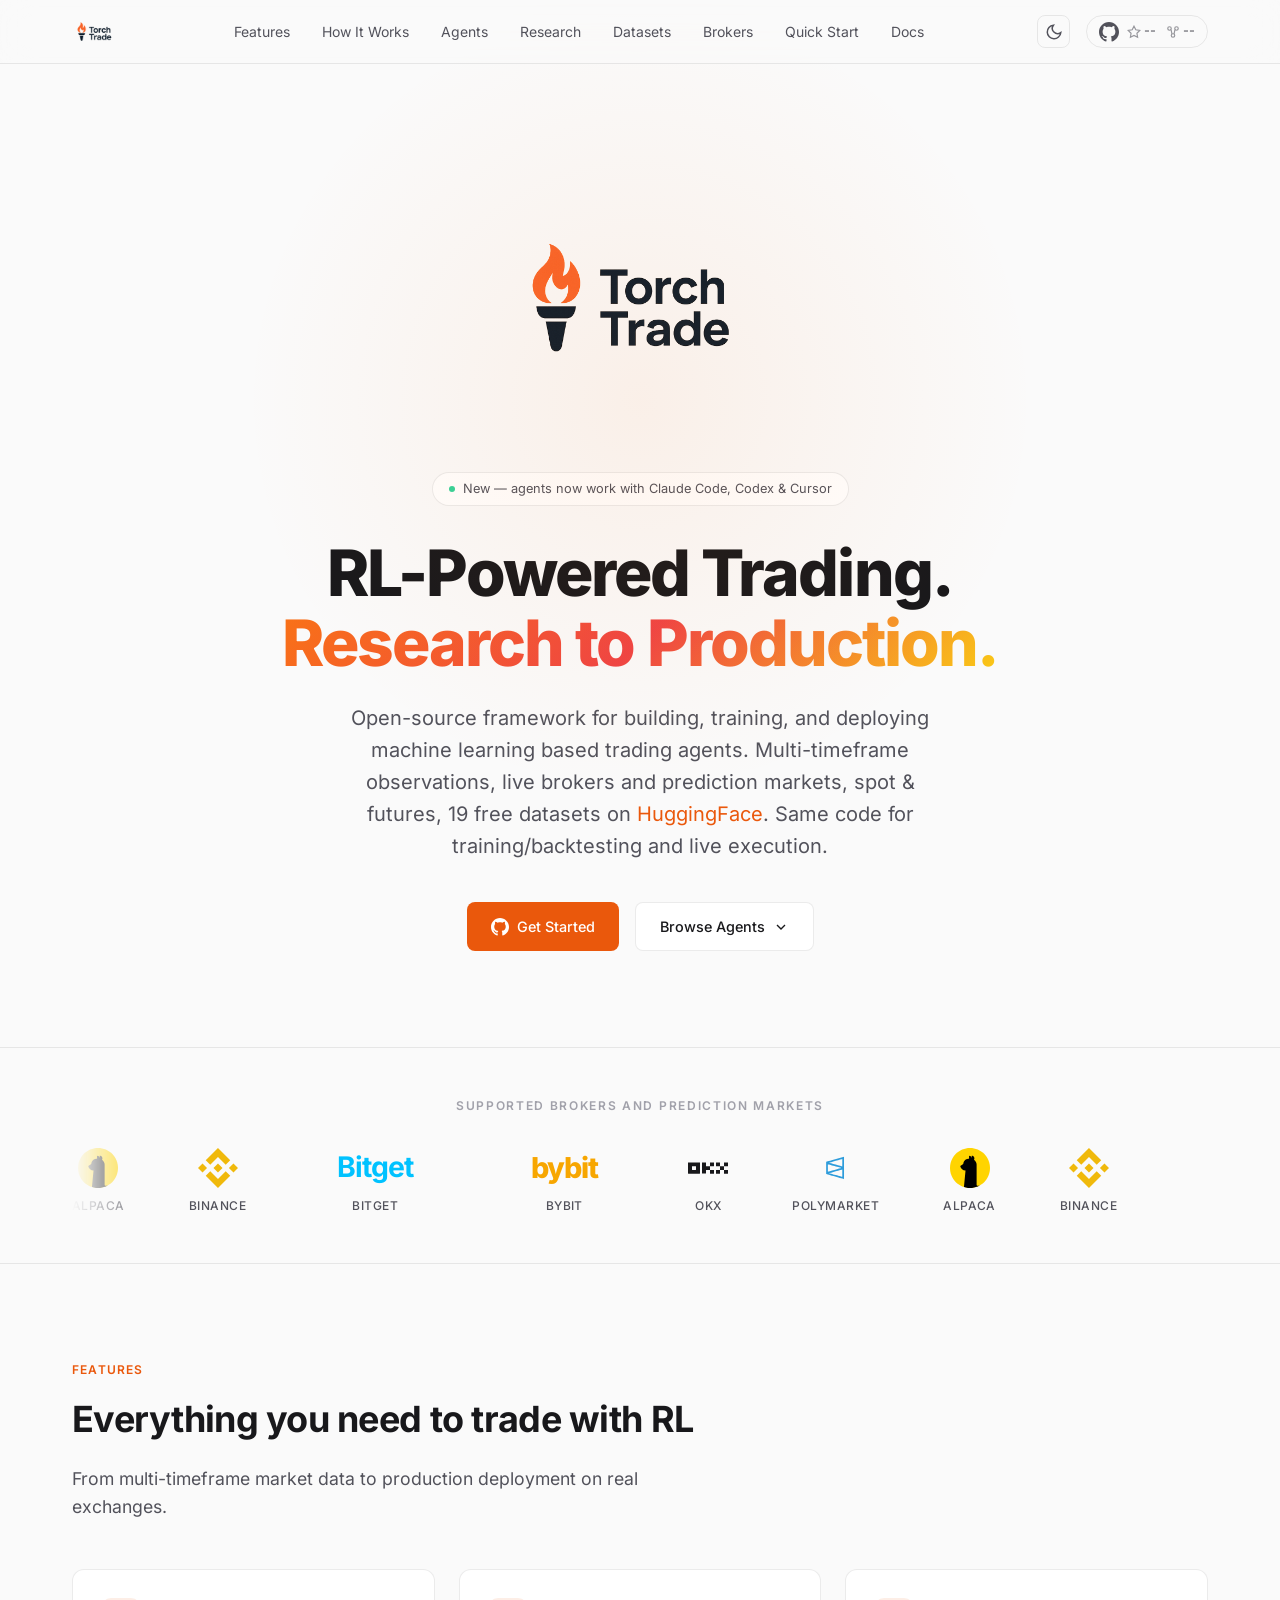
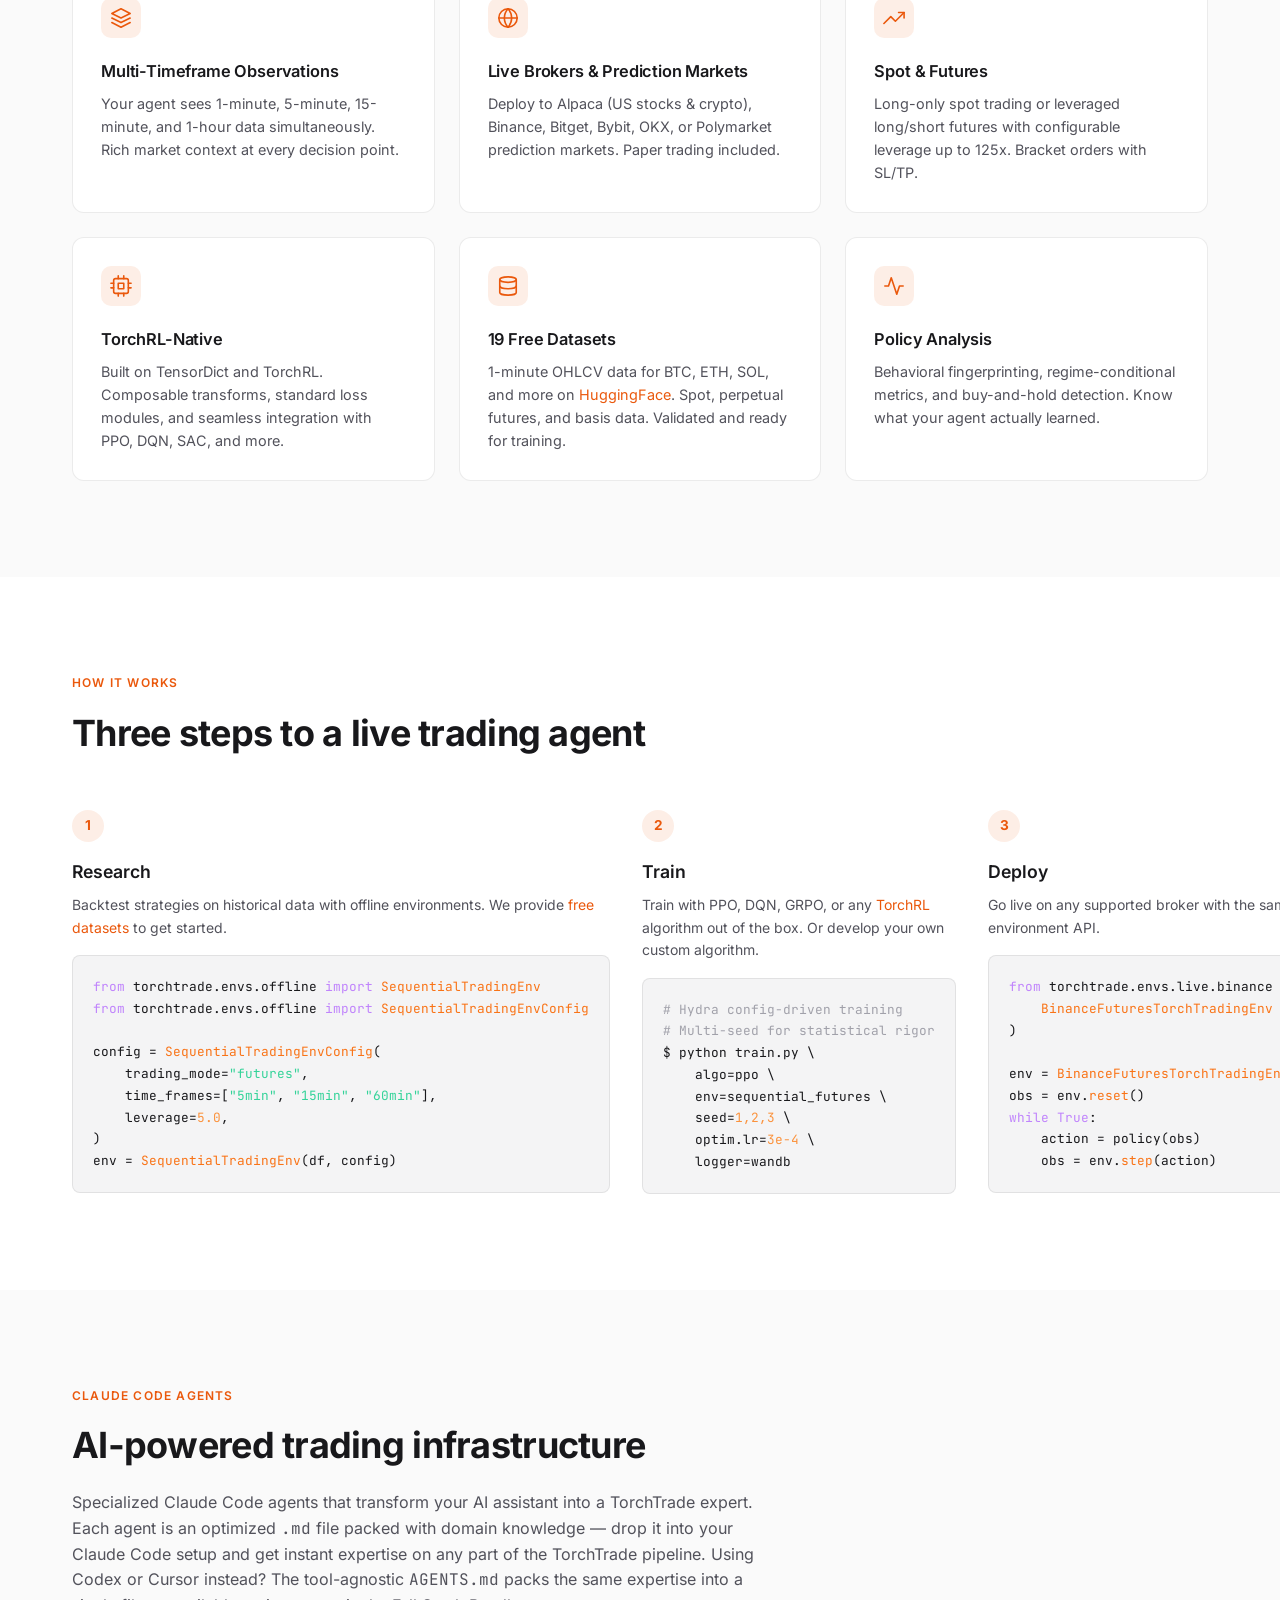
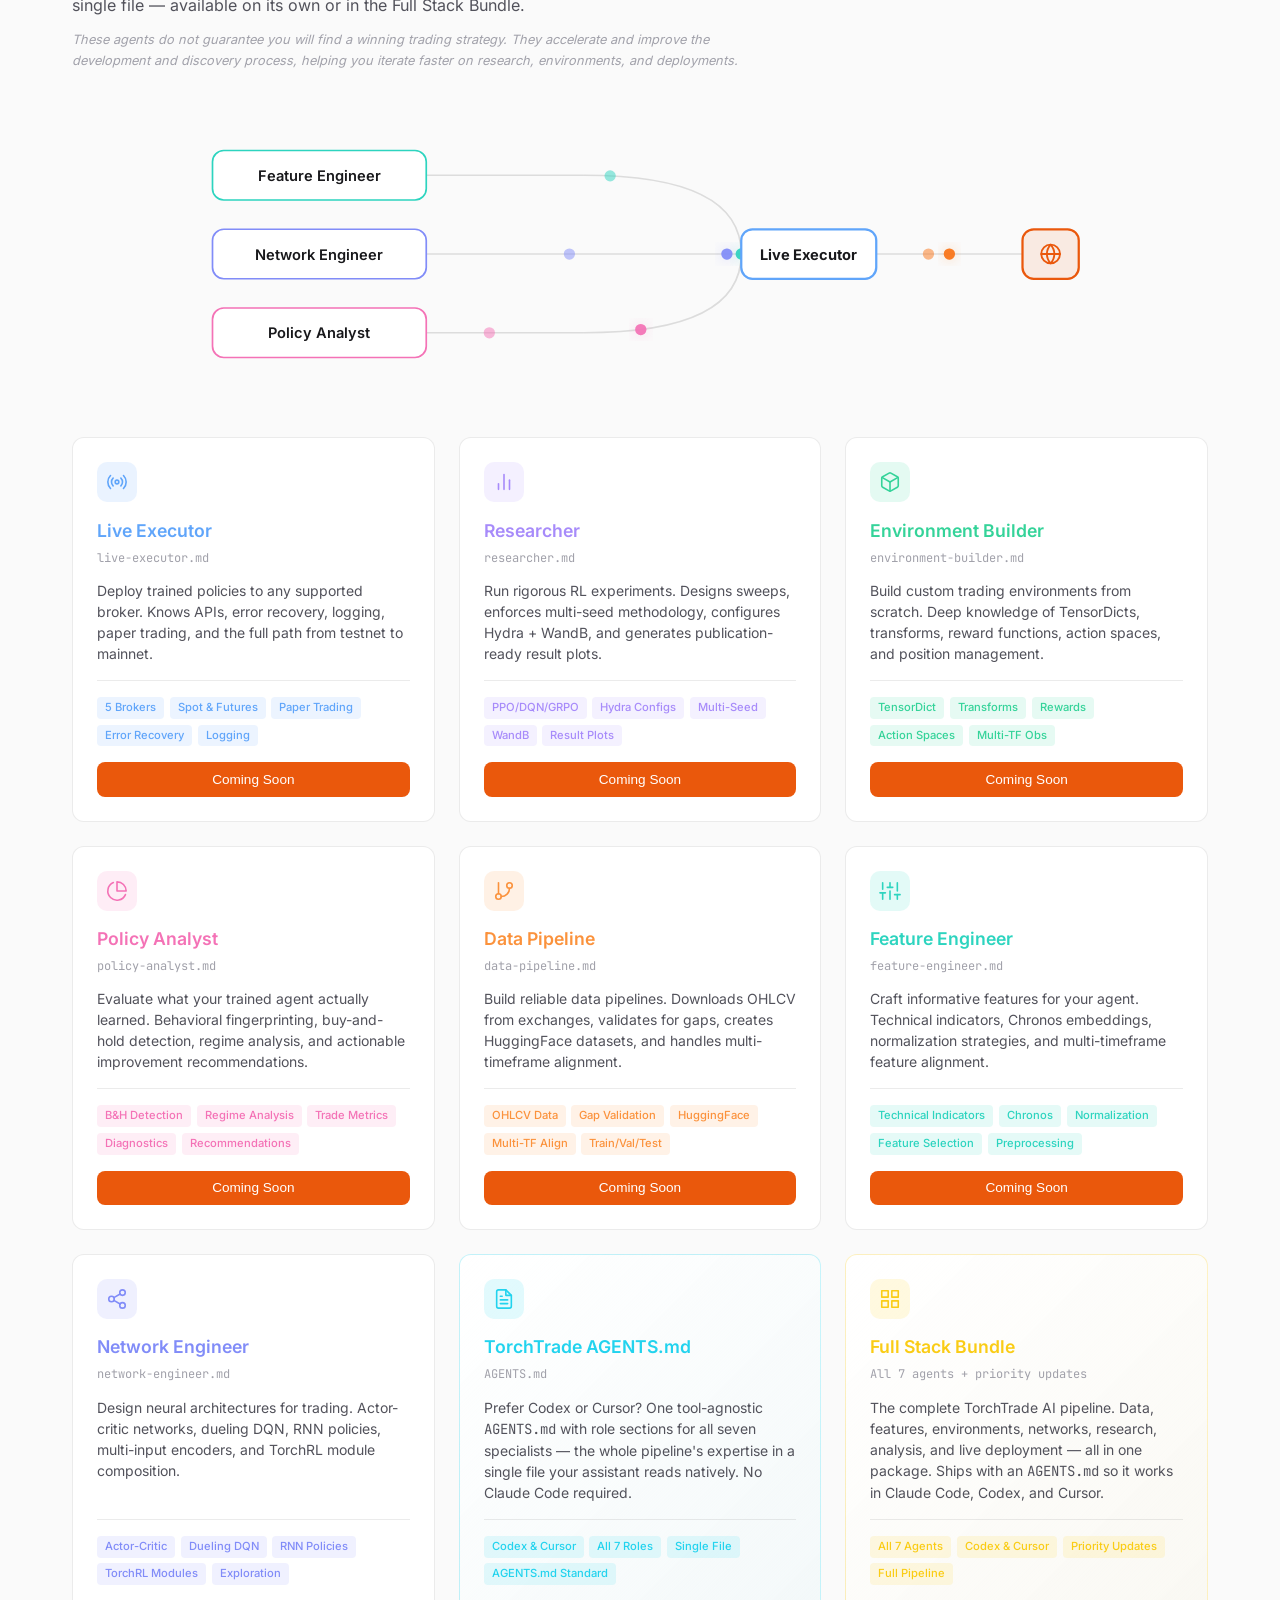
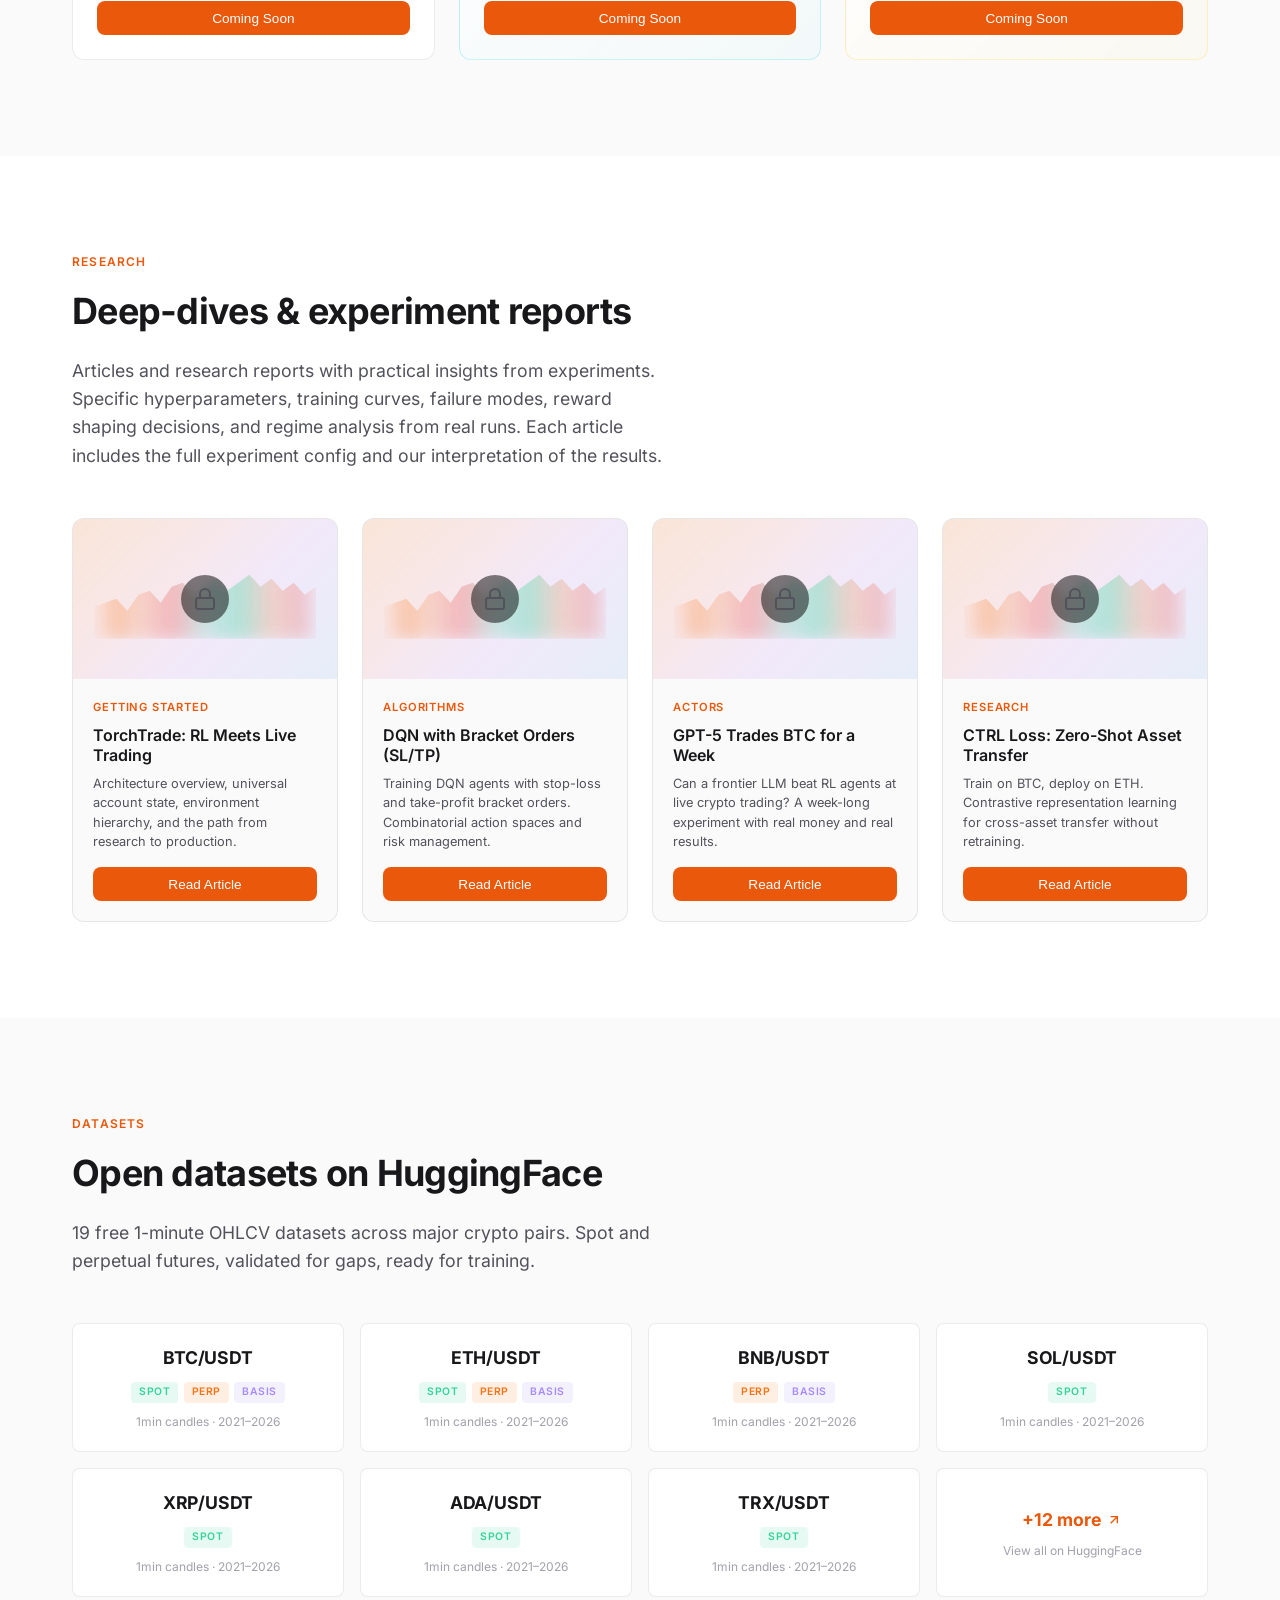
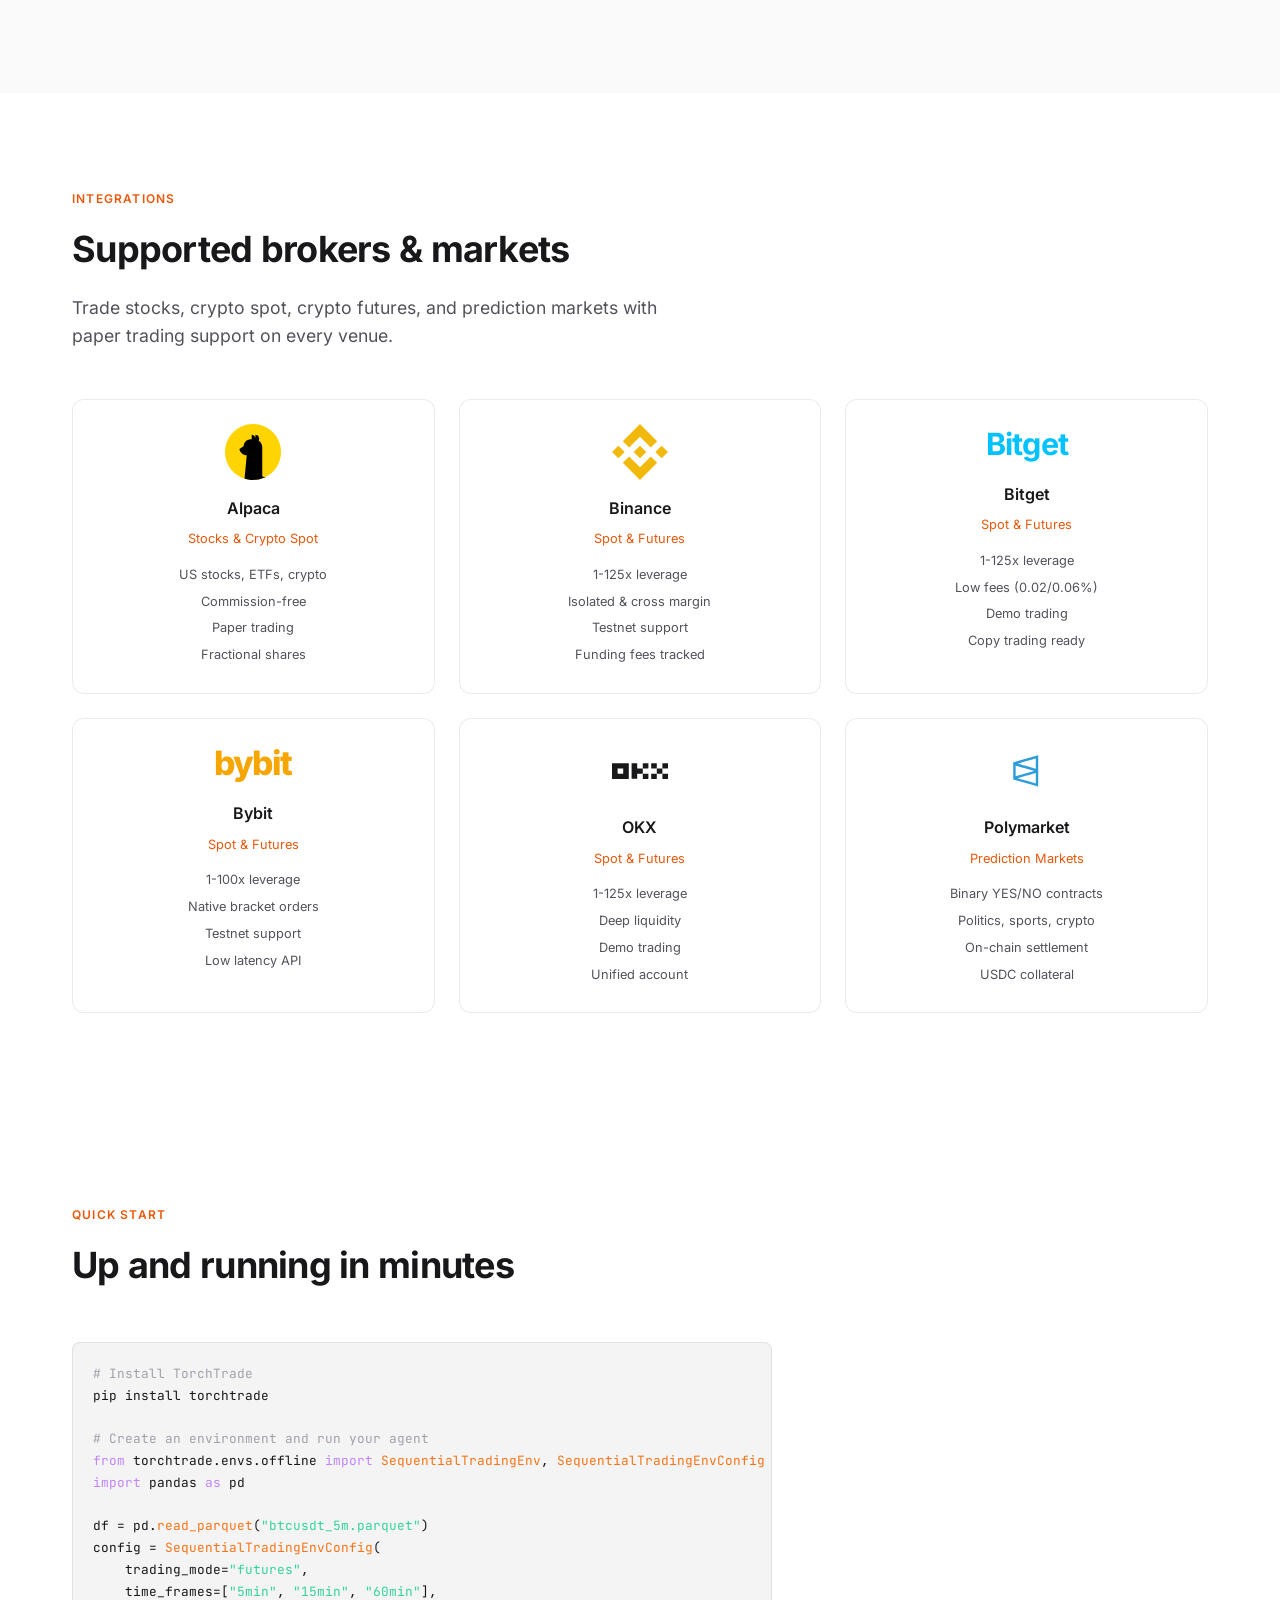
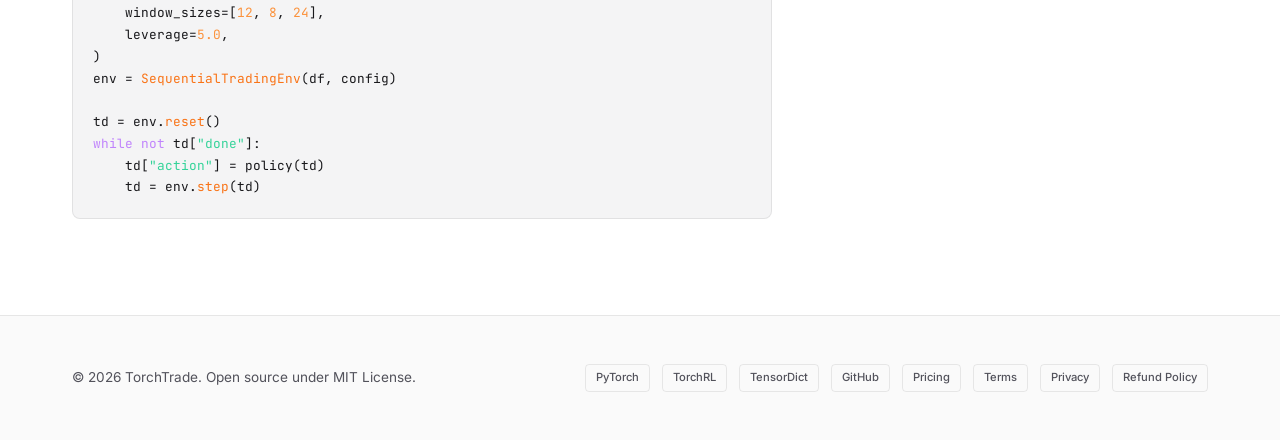
==== commit 63743666: "Refresh site: cross-tool agents, self-hosted fonts, cleaner icon system Content / product: - Add a s" ====
--- a/index.html
+++ b/index.html
@@ -13,6 +13,12 @@
   <meta name="twitter:card" content="summary_large_image">
   <meta name="twitter:title" content="TorchTrade — RL-Powered Trading">
   <meta name="twitter:description" content="From research to production. Multi-timeframe observations, live brokers and prediction markets, spot & futures.">
+  <meta property="og:image" content="https://torchtrade.io/assets/og-image.png">
+  <meta property="og:image:width" content="1200">
+  <meta property="og:image:height" content="630">
+  <meta name="twitter:image" content="https://torchtrade.io/assets/og-image.png">
+  <link rel="icon" type="image/png" sizes="32x32" href="assets/favicon-32.png">
+  <link rel="apple-touch-icon" href="assets/apple-touch-icon.png">
   <link rel="stylesheet" href="css/style.css">
   <script src="js/main.js"></script>
   <!-- Fade-in animation styles -->
@@ -61,6 +67,7 @@
     <div class="container">
       <img src="assets/logo-dark.png" alt="TorchTrade" class="hero-logo hero-logo-dark">
       <img src="assets/logo.png" alt="TorchTrade" class="hero-logo hero-logo-light">
+      <a href="#agents" class="hero-badge" style="text-decoration: none;"><span class="dot"></span> New — agents now work with Claude Code, Codex &amp; Cursor</a>
       <h1>RL-Powered Trading.<br><span class="gradient">Research to Production.</span></h1>
       <p class="hero-subtitle">
         Open-source framework for building, training, and deploying machine learning based trading agents. Multi-timeframe observations, live brokers and prediction markets, spot &amp; futures, 19 free datasets on <a href="https://huggingface.co/Torch-Trade" target="_blank" rel="noopener">HuggingFace</a>. Same code for training/backtesting and live execution.
@@ -124,32 +131,32 @@
       </div>
       <div class="features-grid fade-in">
         <div class="feature-card">
-          <div class="feature-icon">&#x1F4CA;</div>
+          <div class="feature-icon"><svg viewBox="0 0 24 24" fill="none" stroke="currentColor" stroke-width="1.75" stroke-linecap="round" stroke-linejoin="round"><polygon points="12 2 2 7 12 12 22 7 12 2"/><polyline points="2 17 12 22 22 17"/><polyline points="2 12 12 17 22 12"/></svg></div>
           <h3>Multi-Timeframe Observations</h3>
           <p>Your agent sees 1-minute, 5-minute, 15-minute, and 1-hour data simultaneously. Rich market context at every decision point.</p>
         </div>
         <div class="feature-card">
-          <div class="feature-icon">&#x1F310;</div>
+          <div class="feature-icon"><svg viewBox="0 0 24 24" fill="none" stroke="currentColor" stroke-width="1.75" stroke-linecap="round" stroke-linejoin="round"><circle cx="12" cy="12" r="10"/><line x1="2" y1="12" x2="22" y2="12"/><path d="M12 2a15.3 15.3 0 0 1 4 10 15.3 15.3 0 0 1-4 10 15.3 15.3 0 0 1-4-10 15.3 15.3 0 0 1 4-10z"/></svg></div>
           <h3>Live Brokers &amp; Prediction Markets</h3>
           <p>Deploy to Alpaca (US stocks &amp; crypto), Binance, Bitget, Bybit, OKX, or Polymarket prediction markets. Paper trading included.</p>
         </div>
         <div class="feature-card">
-          <div class="feature-icon">&#x1F4B9;</div>
+          <div class="feature-icon"><svg viewBox="0 0 24 24" fill="none" stroke="currentColor" stroke-width="1.75" stroke-linecap="round" stroke-linejoin="round"><polyline points="23 6 13.5 15.5 8.5 10.5 1 18"/><polyline points="17 6 23 6 23 12"/></svg></div>
           <h3>Spot &amp; Futures</h3>
           <p>Long-only spot trading or leveraged long/short futures with configurable leverage up to 125x. Bracket orders with SL/TP.</p>
         </div>
         <div class="feature-card">
-          <div class="feature-icon">&#x1F525;</div>
+          <div class="feature-icon"><svg viewBox="0 0 24 24" fill="none" stroke="currentColor" stroke-width="1.75" stroke-linecap="round" stroke-linejoin="round"><rect x="4" y="4" width="16" height="16" rx="2" ry="2"/><rect x="9" y="9" width="6" height="6"/><line x1="9" y1="1" x2="9" y2="4"/><line x1="15" y1="1" x2="15" y2="4"/><line x1="9" y1="20" x2="9" y2="23"/><line x1="15" y1="20" x2="15" y2="23"/><line x1="20" y1="9" x2="23" y2="9"/><line x1="20" y1="14" x2="23" y2="14"/><line x1="1" y1="9" x2="4" y2="9"/><line x1="1" y1="14" x2="4" y2="14"/></svg></div>
           <h3>TorchRL-Native</h3>
           <p>Built on TensorDict and TorchRL. Composable transforms, standard loss modules, and seamless integration with PPO, DQN, SAC, and more.</p>
         </div>
         <div class="feature-card">
-          <div class="feature-icon">&#x1F4BE;</div>
+          <div class="feature-icon"><svg viewBox="0 0 24 24" fill="none" stroke="currentColor" stroke-width="1.75" stroke-linecap="round" stroke-linejoin="round"><ellipse cx="12" cy="5" rx="9" ry="3"/><path d="M21 12c0 1.66-4 3-9 3s-9-1.34-9-3"/><path d="M3 5v14c0 1.66 4 3 9 3s9-1.34 9-3V5"/></svg></div>
           <h3>19 Free Datasets</h3>
           <p>1-minute OHLCV data for BTC, ETH, SOL, and more on <a href="https://huggingface.co/Torch-Trade" target="_blank" rel="noopener">HuggingFace</a>. Spot, perpetual futures, and basis data. Validated and ready for training.</p>
         </div>
         <div class="feature-card">
-          <div class="feature-icon">&#x1F50D;</div>
+          <div class="feature-icon"><svg viewBox="0 0 24 24" fill="none" stroke="currentColor" stroke-width="1.75" stroke-linecap="round" stroke-linejoin="round"><polyline points="22 12 18 12 15 21 9 3 6 12 2 12"/></svg></div>
           <h3>Policy Analysis</h3>
           <p>Behavioral fingerprinting, regime-conditional metrics, and buy-and-hold detection. Know what your agent actually learned.</p>
         </div>
@@ -226,7 +233,7 @@
         <div class="section-label">Claude Code Agents</div>
         <h2 class="section-title">AI-powered trading infrastructure</h2>
         <p class="agents-intro">
-          Specialized Claude Code agents that transform your AI assistant into a TorchTrade expert. Each agent is an optimized <code>.md</code> file packed with domain knowledge — drop it into your Claude Code setup and get instant expertise on any part of the TorchTrade pipeline.
+          Specialized Claude Code agents that transform your AI assistant into a TorchTrade expert. Each agent is an optimized <code>.md</code> file packed with domain knowledge — drop it into your Claude Code setup and get instant expertise on any part of the TorchTrade pipeline. Using Codex or Cursor instead? The tool-agnostic <code>AGENTS.md</code> packs the same expertise into a single file — available on its own or in the Full Stack Bundle.
         </p>
         <p class="agents-disclaimer">These agents do not guarantee you will find a winning trading strategy. They accelerate and improve the development and discovery process, helping you iterate faster on research, environments, and deployments.</p>
       </div>
@@ -316,7 +323,7 @@
 
           <!-- Node: Broker (right) -->
           <rect x="740" y="98" width="50" height="44" rx="10" fill="var(--accent-dim)" stroke="var(--accent)" stroke-width="2" />
-          <text x="765" y="125" fill="var(--accent)" font-size="13" font-weight="700" text-anchor="middle" font-family="Inter, sans-serif">&#x1F310;</text>
+          <g transform="translate(755,110) scale(0.833)" fill="none" stroke="var(--accent)" stroke-width="2" stroke-linecap="round" stroke-linejoin="round"><circle cx="12" cy="12" r="10"/><line x1="2" y1="12" x2="22" y2="12"/><path d="M12 2a15.3 15.3 0 0 1 4 10 15.3 15.3 0 0 1-4 10 15.3 15.3 0 0 1-4-10 15.3 15.3 0 0 1 4-10z"/></g>
 
         </svg>
       </div>
@@ -325,12 +332,12 @@
 
         <!-- Live Executor -->
         <div class="agent-card" data-color="blue">
-          <div class="agent-icon">&#x26A1;</div>
+          <div class="agent-icon"><svg viewBox="0 0 24 24" fill="none" stroke="currentColor" stroke-width="1.75" stroke-linecap="round" stroke-linejoin="round"><circle cx="12" cy="12" r="2"/><path d="M16.24 7.76a6 6 0 0 1 0 8.49m-8.48-.01a6 6 0 0 1 0-8.49m11.31-2.82a10 10 0 0 1 0 14.14m-14.14 0a10 10 0 0 1 0-14.14"/></svg></div>
           <h3>Live Executor</h3>
           <div class="agent-filename">live-executor.md</div>
           <p>Deploy trained policies to any supported broker. Knows APIs, error recovery, logging, paper trading, and the full path from testnet to mainnet.</p>
           <div class="agent-tags">
-            <span class="agent-tag">4 Brokers</span>
+            <span class="agent-tag">5 Brokers</span>
             <span class="agent-tag">Spot & Futures</span>
             <span class="agent-tag">Paper Trading</span>
             <span class="agent-tag">Error Recovery</span>
@@ -341,7 +348,7 @@
 
         <!-- Researcher -->
         <div class="agent-card" data-color="purple">
-          <div class="agent-icon">&#x1F52C;</div>
+          <div class="agent-icon"><svg viewBox="0 0 24 24" fill="none" stroke="currentColor" stroke-width="1.75" stroke-linecap="round" stroke-linejoin="round"><line x1="18" y1="20" x2="18" y2="10"/><line x1="12" y1="20" x2="12" y2="4"/><line x1="6" y1="20" x2="6" y2="14"/></svg></div>
           <h3>Researcher</h3>
           <div class="agent-filename">researcher.md</div>
           <p>Run rigorous RL experiments. Designs sweeps, enforces multi-seed methodology, configures Hydra + WandB, and generates publication-ready result plots.</p>
@@ -357,7 +364,7 @@
 
         <!-- Environment Builder -->
         <div class="agent-card" data-color="green">
-          <div class="agent-icon">&#x1F3D7;&#xFE0F;</div>
+          <div class="agent-icon"><svg viewBox="0 0 24 24" fill="none" stroke="currentColor" stroke-width="1.75" stroke-linecap="round" stroke-linejoin="round"><path d="M21 16V8a2 2 0 0 0-1-1.73l-7-4a2 2 0 0 0-2 0l-7 4A2 2 0 0 0 3 8v8a2 2 0 0 0 1 1.73l7 4a2 2 0 0 0 2 0l7-4A2 2 0 0 0 21 16z"/><polyline points="3.27 6.96 12 12.01 20.73 6.96"/><line x1="12" y1="22.08" x2="12" y2="12"/></svg></div>
           <h3>Environment Builder</h3>
           <div class="agent-filename">environment-builder.md</div>
           <p>Build custom trading environments from scratch. Deep knowledge of TensorDicts, transforms, reward functions, action spaces, and position management.</p>
@@ -373,7 +380,7 @@
 
         <!-- Policy Analyst -->
         <div class="agent-card" data-color="pink">
-          <div class="agent-icon">&#x1F4CA;</div>
+          <div class="agent-icon"><svg viewBox="0 0 24 24" fill="none" stroke="currentColor" stroke-width="1.75" stroke-linecap="round" stroke-linejoin="round"><path d="M21.21 15.89A10 10 0 1 1 8 2.83"/><path d="M22 12A10 10 0 0 0 12 2v10z"/></svg></div>
           <h3>Policy Analyst</h3>
           <div class="agent-filename">policy-analyst.md</div>
           <p>Evaluate what your trained agent actually learned. Behavioral fingerprinting, buy-and-hold detection, regime analysis, and actionable improvement recommendations.</p>
@@ -389,7 +396,7 @@
 
         <!-- Data Pipeline -->
         <div class="agent-card" data-color="orange">
-          <div class="agent-icon">&#x1F504;</div>
+          <div class="agent-icon"><svg viewBox="0 0 24 24" fill="none" stroke="currentColor" stroke-width="1.75" stroke-linecap="round" stroke-linejoin="round"><line x1="6" y1="3" x2="6" y2="15"/><circle cx="18" cy="6" r="3"/><circle cx="6" cy="18" r="3"/><path d="M18 9a9 9 0 0 1-9 9"/></svg></div>
           <h3>Data Pipeline</h3>
           <div class="agent-filename">data-pipeline.md</div>
           <p>Build reliable data pipelines. Downloads OHLCV from exchanges, validates for gaps, creates HuggingFace datasets, and handles multi-timeframe alignment.</p>
@@ -405,7 +412,7 @@
 
         <!-- Feature Engineer -->
         <div class="agent-card" data-color="teal">
-          <div class="agent-icon">&#x1F9EA;</div>
+          <div class="agent-icon"><svg viewBox="0 0 24 24" fill="none" stroke="currentColor" stroke-width="1.75" stroke-linecap="round" stroke-linejoin="round"><line x1="4" y1="21" x2="4" y2="14"/><line x1="4" y1="10" x2="4" y2="3"/><line x1="12" y1="21" x2="12" y2="12"/><line x1="12" y1="8" x2="12" y2="3"/><line x1="20" y1="21" x2="20" y2="16"/><line x1="20" y1="12" x2="20" y2="3"/><line x1="1" y1="14" x2="7" y2="14"/><line x1="9" y1="8" x2="15" y2="8"/><line x1="17" y1="16" x2="23" y2="16"/></svg></div>
           <h3>Feature Engineer</h3>
           <div class="agent-filename">feature-engineer.md</div>
           <p>Craft informative features for your agent. Technical indicators, Chronos embeddings, normalization strategies, and multi-timeframe feature alignment.</p>
@@ -421,7 +428,7 @@
 
         <!-- Network Engineer -->
         <div class="agent-card" data-color="indigo">
-          <div class="agent-icon">&#x1F9E0;</div>
+          <div class="agent-icon"><svg viewBox="0 0 24 24" fill="none" stroke="currentColor" stroke-width="1.75" stroke-linecap="round" stroke-linejoin="round"><circle cx="18" cy="5" r="3"/><circle cx="6" cy="12" r="3"/><circle cx="18" cy="19" r="3"/><line x1="8.59" y1="13.51" x2="15.42" y2="17.49"/><line x1="15.41" y1="6.51" x2="8.59" y2="10.49"/></svg></div>
           <h3>Network Engineer</h3>
           <div class="agent-filename">network-engineer.md</div>
           <p>Design neural architectures for trading. Actor-critic networks, dueling DQN, RNN policies, multi-input encoders, and TorchRL module composition.</p>
@@ -435,14 +442,30 @@
           <button class="btn btn-buy" onclick="showModal('agent')">Coming Soon</button>
         </div>
 
+        <!-- AGENTS.md (Codex & Cursor) -->
+        <div class="agent-card crosstool" data-color="cyan">
+          <div class="agent-icon"><svg viewBox="0 0 24 24" fill="none" stroke="currentColor" stroke-width="1.75" stroke-linecap="round" stroke-linejoin="round"><path d="M14 2H6a2 2 0 0 0-2 2v16a2 2 0 0 0 2 2h12a2 2 0 0 0 2-2V8z"/><polyline points="14 2 14 8 20 8"/><line x1="16" y1="13" x2="8" y2="13"/><line x1="16" y1="17" x2="8" y2="17"/><polyline points="10 9 9 9 8 9"/></svg></div>
+          <h3>TorchTrade AGENTS.md</h3>
+          <div class="agent-filename">AGENTS.md</div>
+          <p>Prefer Codex or Cursor? One tool-agnostic <code>AGENTS.md</code> with role sections for all seven specialists — the whole pipeline's expertise in a single file your assistant reads natively. No Claude Code required.</p>
+          <div class="agent-tags">
+            <span class="agent-tag">Codex &amp; Cursor</span>
+            <span class="agent-tag">All 7 Roles</span>
+            <span class="agent-tag">Single File</span>
+            <span class="agent-tag">AGENTS.md Standard</span>
+          </div>
+          <button class="btn btn-buy" onclick="showModal('agent')">Coming Soon</button>
+        </div>
+
         <!-- Full Stack Bundle -->
         <div class="agent-card bundle" data-color="gold">
-          <div class="agent-icon">&#x1F3AF;</div>
+          <div class="agent-icon"><svg viewBox="0 0 24 24" fill="none" stroke="currentColor" stroke-width="1.75" stroke-linecap="round" stroke-linejoin="round"><rect x="3" y="3" width="7" height="7"/><rect x="14" y="3" width="7" height="7"/><rect x="14" y="14" width="7" height="7"/><rect x="3" y="14" width="7" height="7"/></svg></div>
           <h3>Full Stack Bundle</h3>
           <div class="agent-filename">All 7 agents + priority updates</div>
-          <p>The complete TorchTrade AI pipeline. Data, features, environments, networks, research, analysis, and live deployment — all in one package.</p>
+          <p>The complete TorchTrade AI pipeline. Data, features, environments, networks, research, analysis, and live deployment — all in one package. Ships with an <code>AGENTS.md</code> so it works in Claude Code, Codex, and Cursor.</p>
           <div class="agent-tags">
             <span class="agent-tag">All 7 Agents</span>
+            <span class="agent-tag">Codex &amp; Cursor</span>
             <span class="agent-tag">Priority Updates</span>
             <span class="agent-tag">Full Pipeline</span>
           </div>
--- a/css/style.css
+++ b/css/style.css
@@ -1,6 +1,22 @@
 /* ============================================
    TorchTrade.io — Design System & Styles
    ============================================ */
+
+/* --- Self-hosted fonts (variable, latin) --- */
+@font-face {
+  font-family: 'Inter';
+  font-style: normal;
+  font-weight: 100 900;
+  font-display: swap;
+  src: url('../assets/fonts/inter-var.woff2') format('woff2');
+}
+@font-face {
+  font-family: 'JetBrains Mono';
+  font-style: normal;
+  font-weight: 100 800;
+  font-display: swap;
+  src: url('../assets/fonts/jetbrains-mono-var.woff2') format('woff2');
+}
 
 /* --- CSS Custom Properties (Dark Mode Default) --- */
 :root {
@@ -30,6 +46,7 @@
   --agent-teal: #2dd4bf;
   --agent-indigo: #818cf8;
   --agent-gold: #facc15;
+  --agent-cyan: #22d3ee;
 }
 
 /* --- Light Mode --- */
@@ -408,7 +425,7 @@
 }
 
 .feature-card {
-  padding: 1.5rem;
+  padding: 1.75rem;
   border: 1px solid var(--border);
   border-radius: var(--radius);
   background: var(--bg-surface);
@@ -422,20 +439,29 @@
 }
 
 .feature-icon {
-  font-size: 1.5rem;
-  margin-bottom: 1rem;
-}
+  display: inline-flex;
+  align-items: center;
+  justify-content: center;
+  width: 40px;
+  height: 40px;
+  border-radius: 10px;
+  background: var(--accent-dim);
+  color: var(--accent);
+  margin-bottom: 1.25rem;
+}
+.feature-icon svg { width: 22px; height: 22px; }
 
 .feature-card h3 {
-  font-size: 1rem;
+  font-size: 1.02rem;
   font-weight: 600;
+  letter-spacing: -0.01em;
   margin-bottom: 0.5rem;
 }
 
 .feature-card p {
-  font-size: 0.875rem;
-  color: var(--text-secondary);
-  line-height: 1.5;
+  font-size: 0.9rem;
+  color: var(--text-secondary);
+  line-height: 1.6;
 }
 
 /* --- How It Works --- */
@@ -609,10 +635,32 @@
   background: linear-gradient(135deg, var(--bg-surface) 0%, rgba(250, 204, 21, 0.03) 100%);
 }
 
+.agent-card.crosstool {
+  border-color: rgba(34, 211, 238, 0.25);
+  background: linear-gradient(135deg, var(--bg-surface) 0%, rgba(34, 211, 238, 0.03) 100%);
+}
+
 .agent-icon {
-  font-size: 2rem;
-  margin-bottom: 0.75rem;
-}
+  display: inline-flex;
+  align-items: center;
+  justify-content: center;
+  width: 40px;
+  height: 40px;
+  border-radius: 10px;
+  color: var(--accent);
+  background: color-mix(in srgb, currentColor 13%, transparent);
+  margin-bottom: 0.9rem;
+}
+.agent-icon svg { width: 22px; height: 22px; }
+.agent-card[data-color="blue"]   .agent-icon { color: var(--agent-blue); }
+.agent-card[data-color="purple"] .agent-icon { color: var(--agent-purple); }
+.agent-card[data-color="green"]  .agent-icon { color: var(--agent-green); }
+.agent-card[data-color="pink"]   .agent-icon { color: var(--agent-pink); }
+.agent-card[data-color="orange"] .agent-icon { color: var(--agent-orange); }
+.agent-card[data-color="teal"]   .agent-icon { color: var(--agent-teal); }
+.agent-card[data-color="indigo"] .agent-icon { color: var(--agent-indigo); }
+.agent-card[data-color="gold"]   .agent-icon { color: var(--agent-gold); }
+.agent-card[data-color="cyan"]   .agent-icon { color: var(--agent-cyan); }
 
 .agent-card h3 {
   font-size: 1.1rem;
@@ -678,6 +726,9 @@
 
 .agent-card[data-color="gold"] h3 { color: var(--agent-gold); }
 .agent-card[data-color="gold"] .agent-tag { background: rgba(250, 204, 21, 0.12); color: var(--agent-gold); }
+
+.agent-card[data-color="cyan"] h3 { color: var(--agent-cyan); }
+.agent-card[data-color="cyan"] .agent-tag { background: rgba(34, 211, 238, 0.12); color: var(--agent-cyan); }
 
 /* --- Research --- */
 .research-grid {
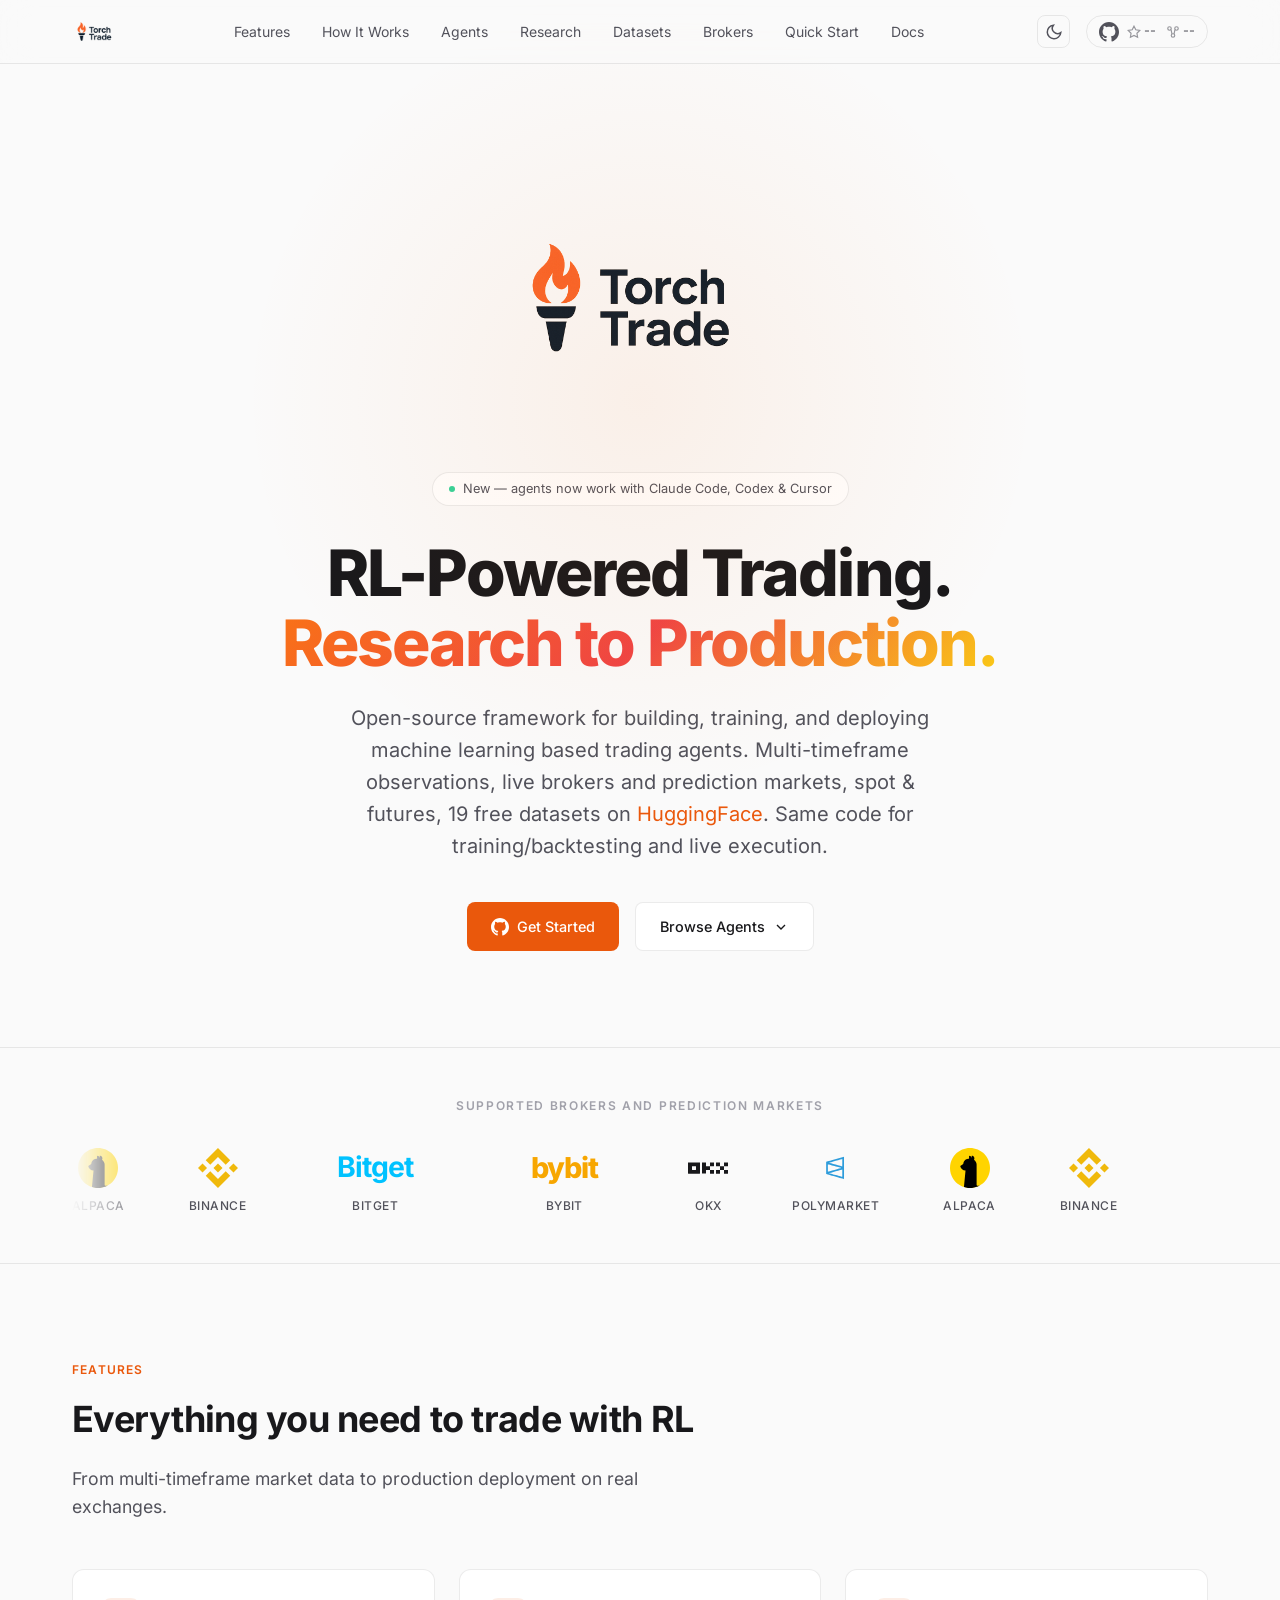
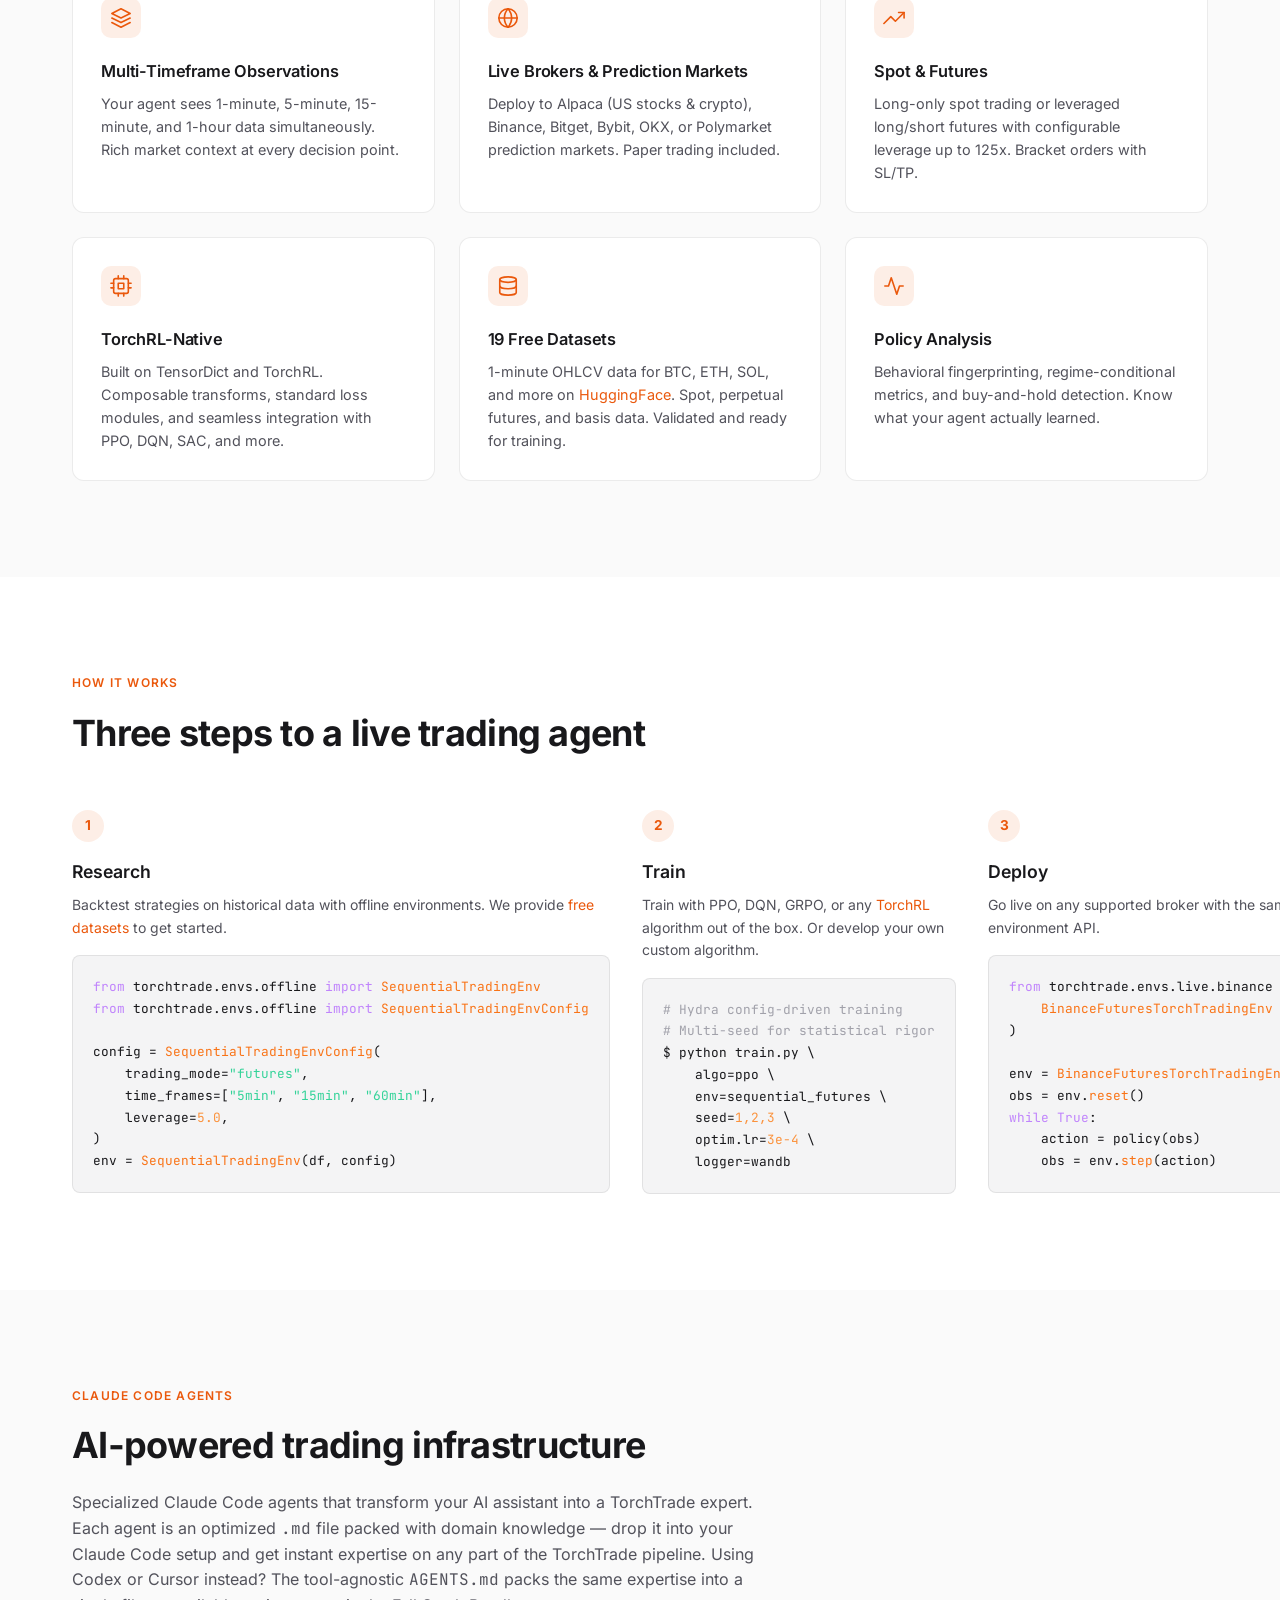
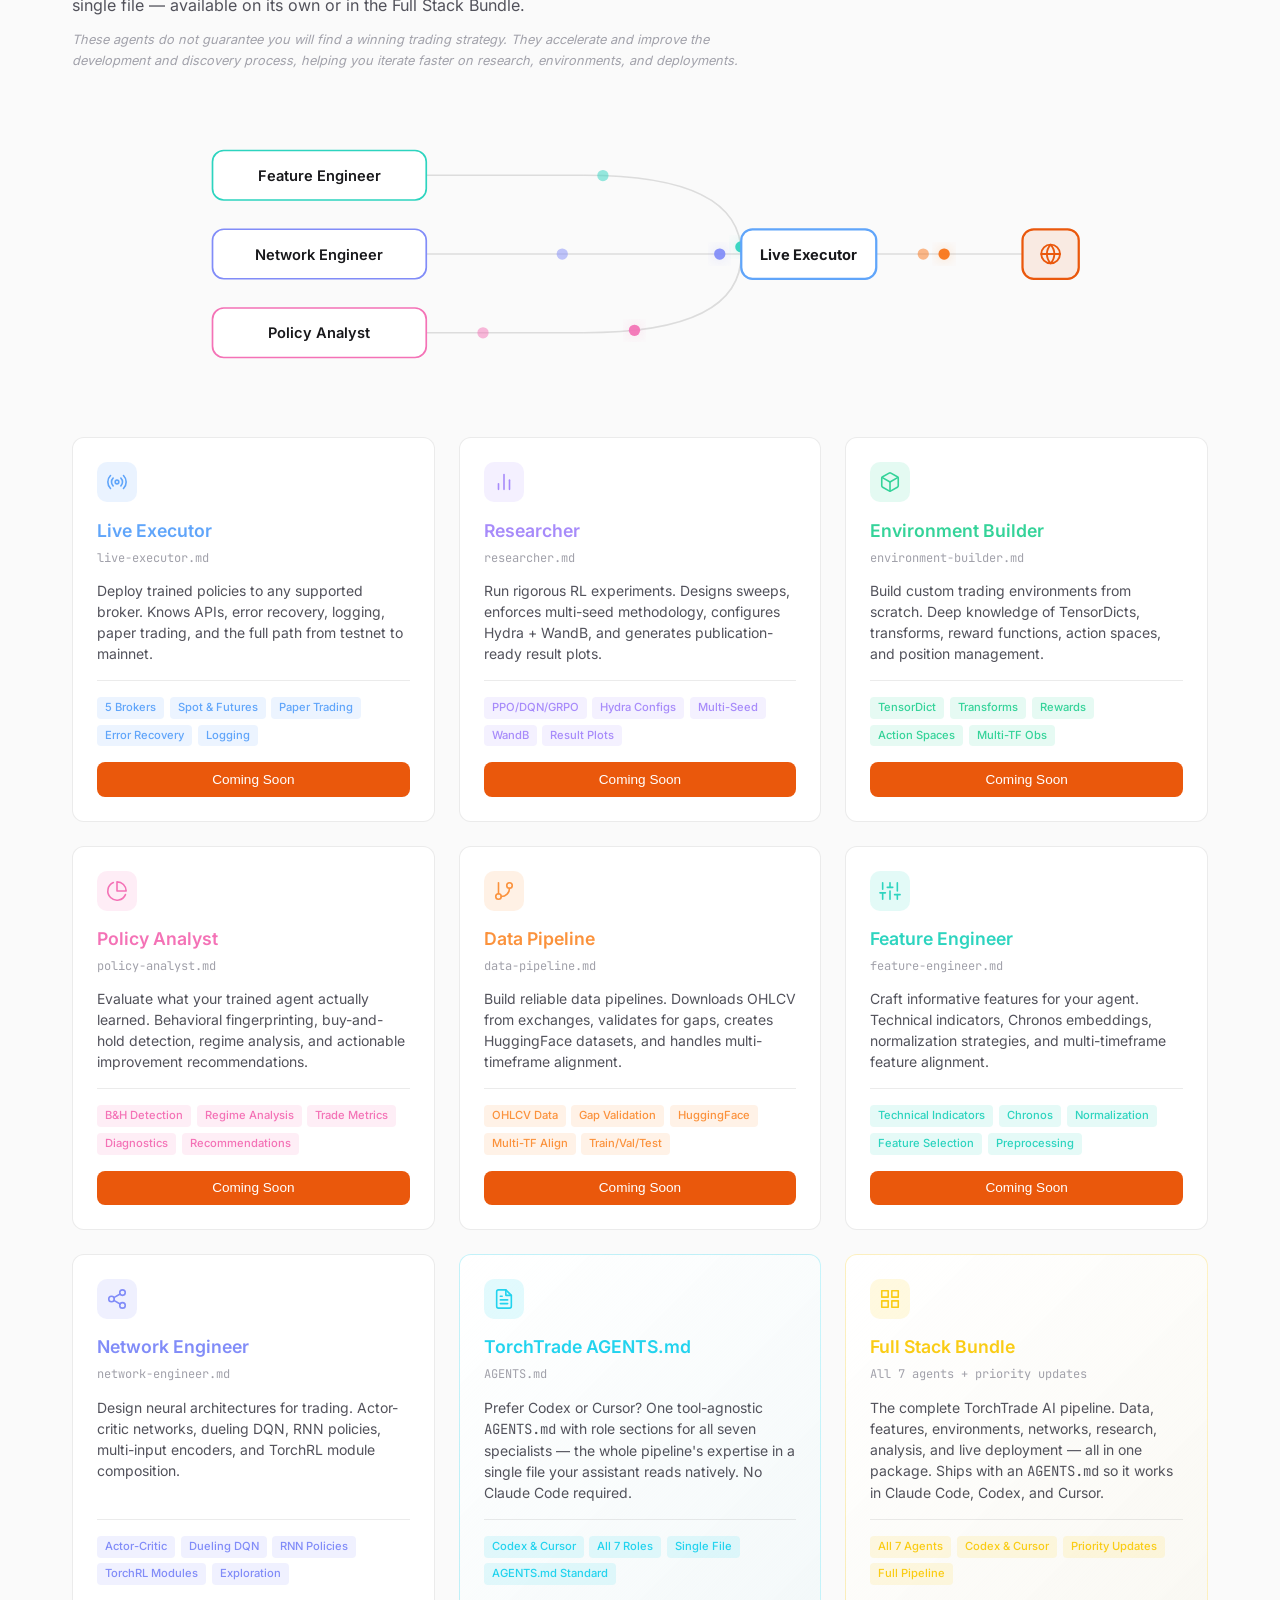
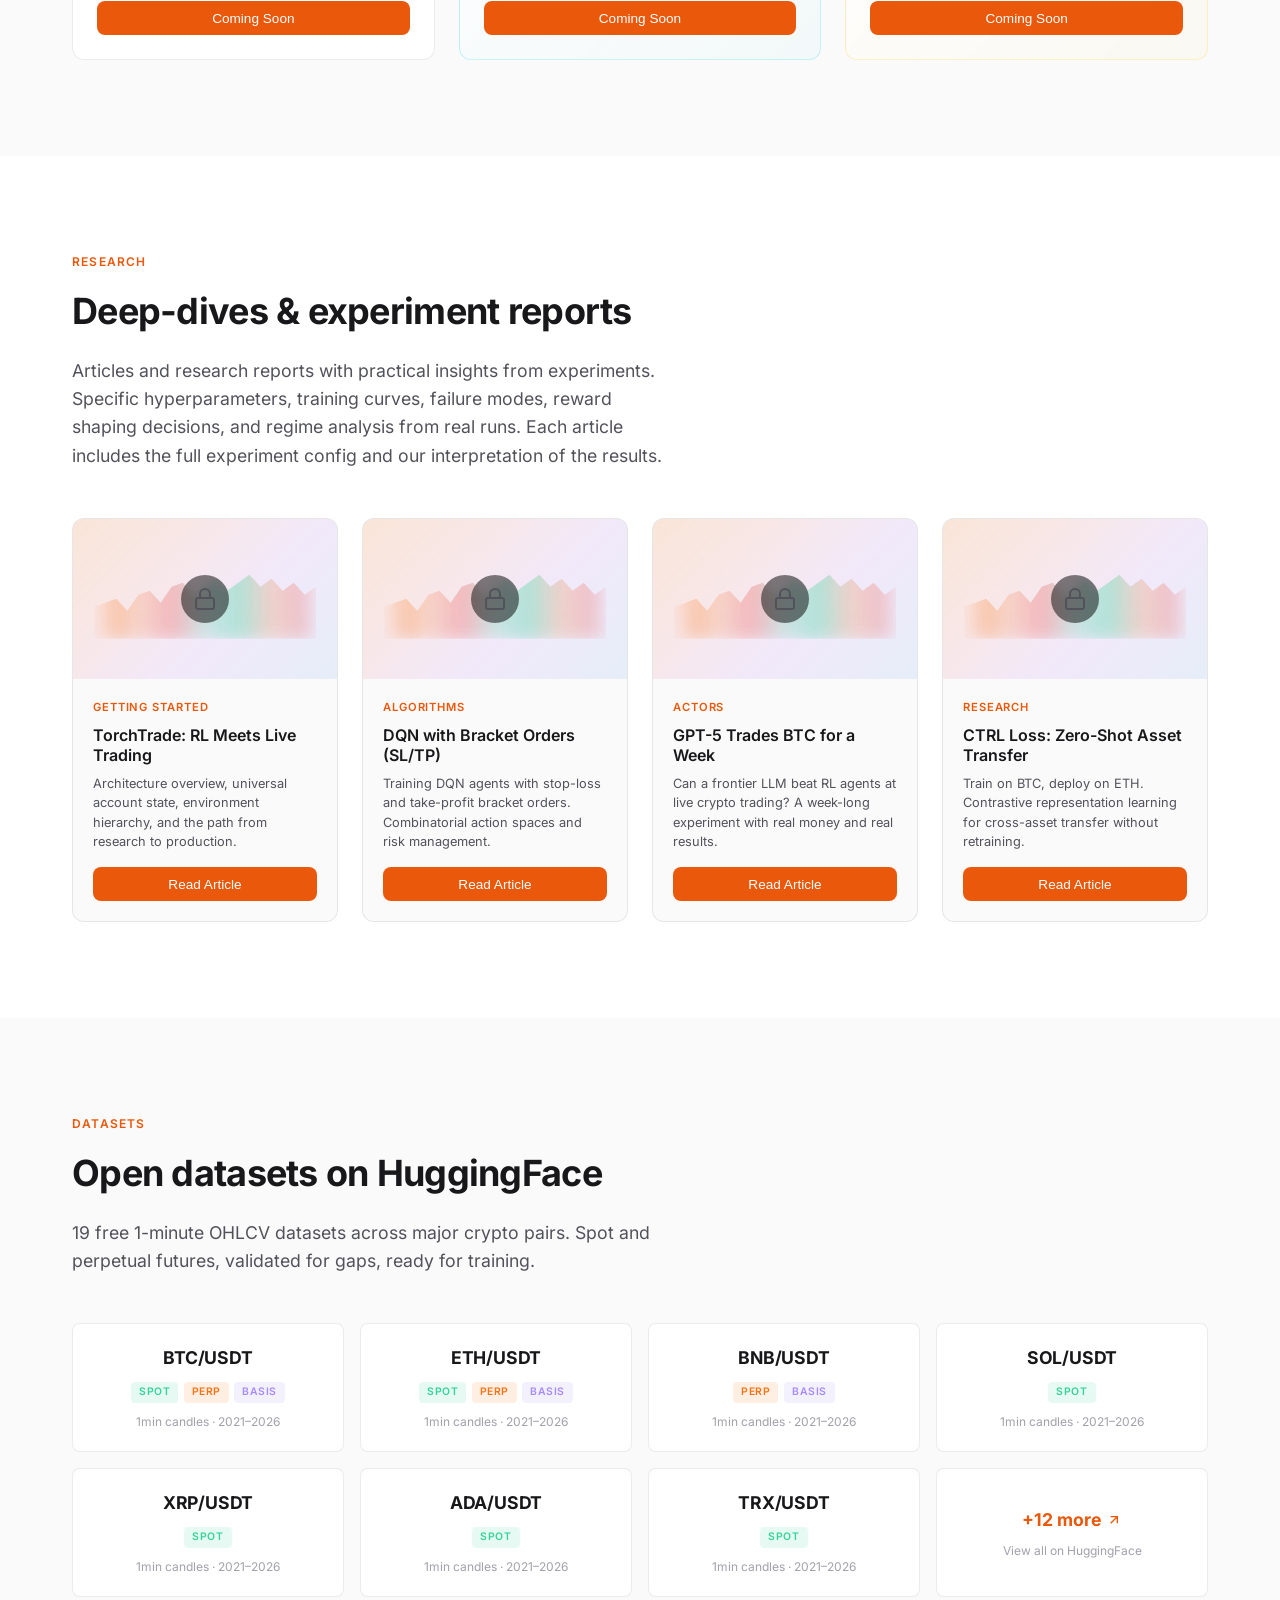
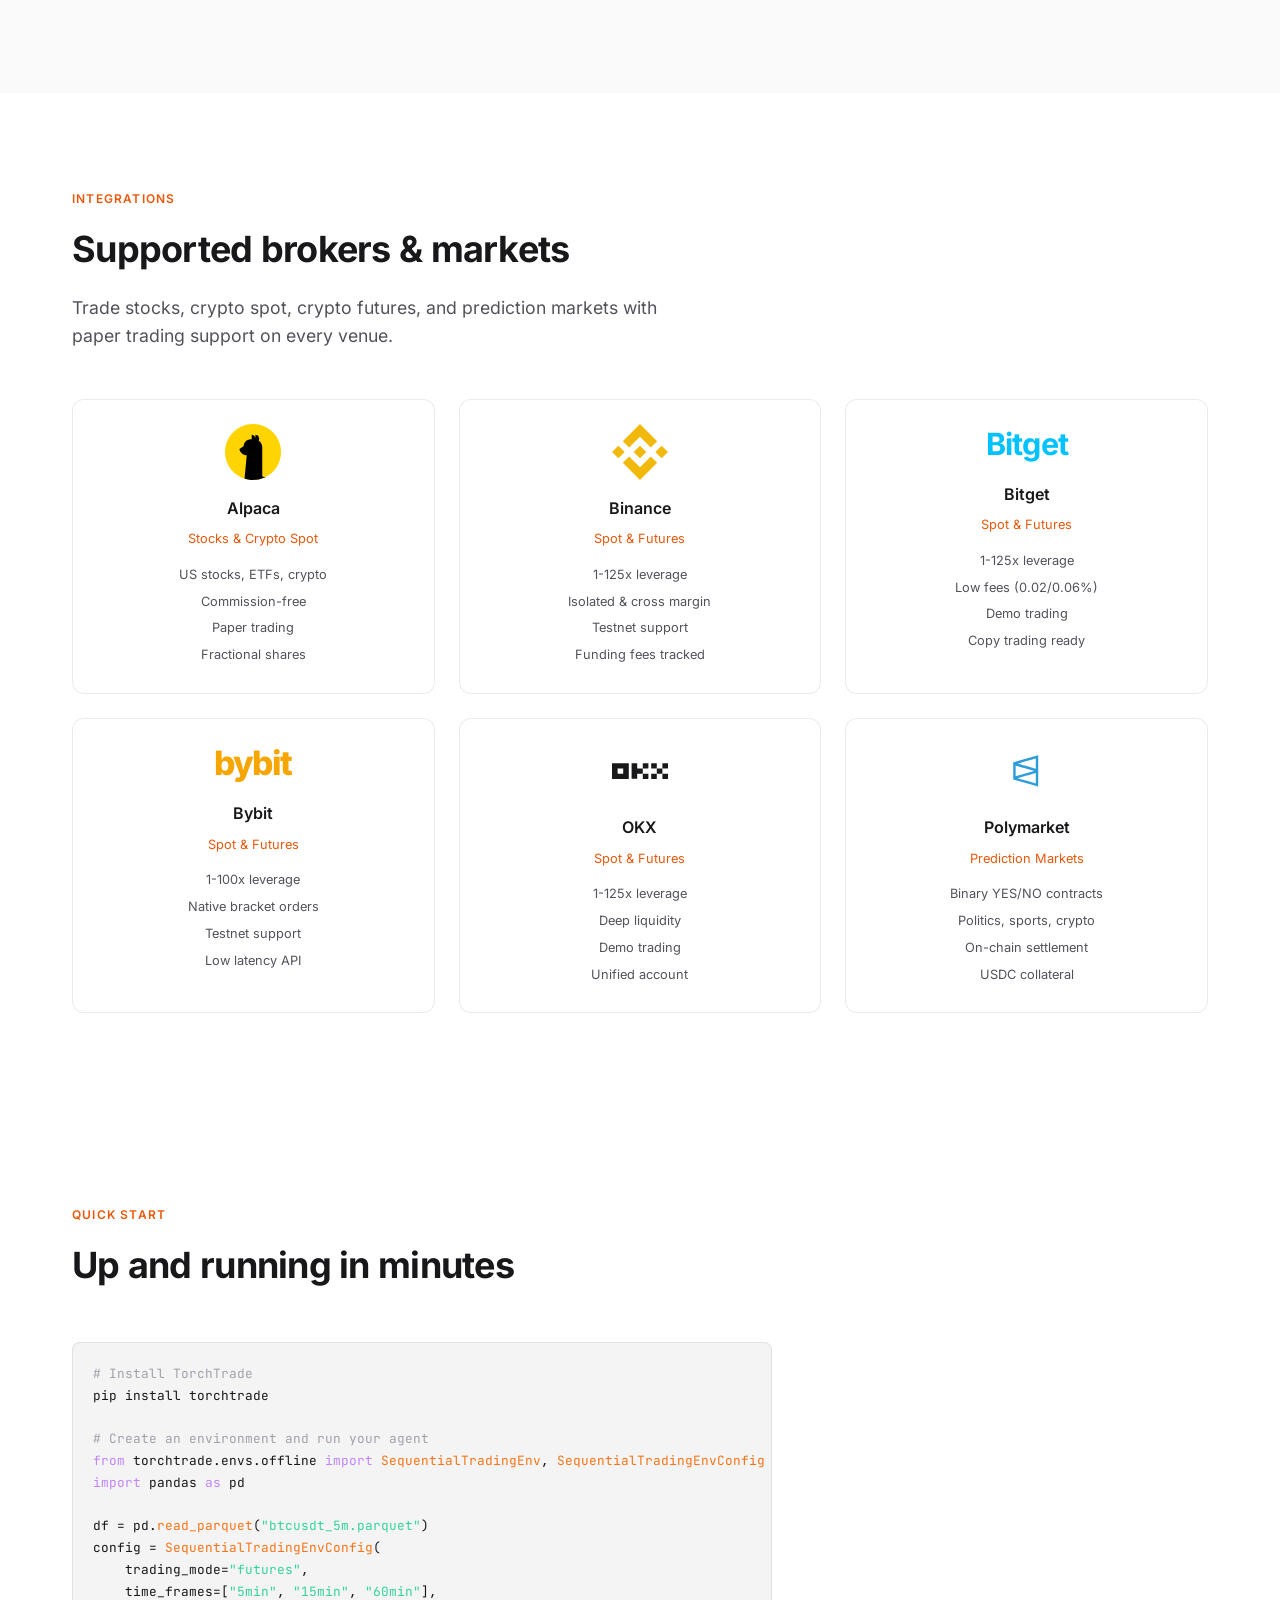
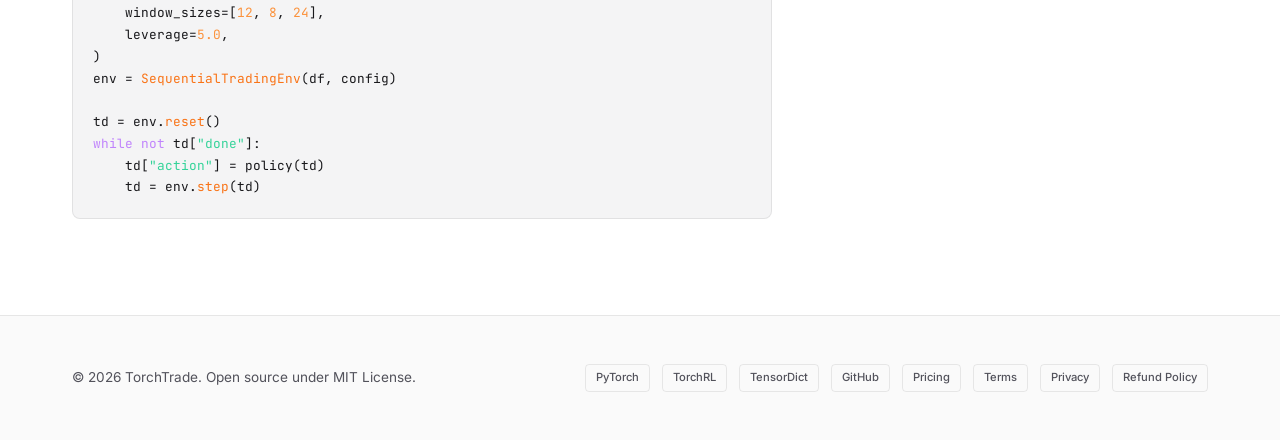
==== commit 9e5b78d5: "fix: give icon SVGs explicit width/height (stale-CSS safe) The line-icon SVGs relied solely on CSS f" ====
--- a/index.html
+++ b/index.html
@@ -131,32 +131,32 @@
       </div>
       <div class="features-grid fade-in">
         <div class="feature-card">
-          <div class="feature-icon"><svg viewBox="0 0 24 24" fill="none" stroke="currentColor" stroke-width="1.75" stroke-linecap="round" stroke-linejoin="round"><polygon points="12 2 2 7 12 12 22 7 12 2"/><polyline points="2 17 12 22 22 17"/><polyline points="2 12 12 17 22 12"/></svg></div>
+          <div class="feature-icon"><svg width="22" height="22" viewBox="0 0 24 24" fill="none" stroke="currentColor" stroke-width="1.75" stroke-linecap="round" stroke-linejoin="round"><polygon points="12 2 2 7 12 12 22 7 12 2"/><polyline points="2 17 12 22 22 17"/><polyline points="2 12 12 17 22 12"/></svg></div>
           <h3>Multi-Timeframe Observations</h3>
           <p>Your agent sees 1-minute, 5-minute, 15-minute, and 1-hour data simultaneously. Rich market context at every decision point.</p>
         </div>
         <div class="feature-card">
-          <div class="feature-icon"><svg viewBox="0 0 24 24" fill="none" stroke="currentColor" stroke-width="1.75" stroke-linecap="round" stroke-linejoin="round"><circle cx="12" cy="12" r="10"/><line x1="2" y1="12" x2="22" y2="12"/><path d="M12 2a15.3 15.3 0 0 1 4 10 15.3 15.3 0 0 1-4 10 15.3 15.3 0 0 1-4-10 15.3 15.3 0 0 1 4-10z"/></svg></div>
+          <div class="feature-icon"><svg width="22" height="22" viewBox="0 0 24 24" fill="none" stroke="currentColor" stroke-width="1.75" stroke-linecap="round" stroke-linejoin="round"><circle cx="12" cy="12" r="10"/><line x1="2" y1="12" x2="22" y2="12"/><path d="M12 2a15.3 15.3 0 0 1 4 10 15.3 15.3 0 0 1-4 10 15.3 15.3 0 0 1-4-10 15.3 15.3 0 0 1 4-10z"/></svg></div>
           <h3>Live Brokers &amp; Prediction Markets</h3>
           <p>Deploy to Alpaca (US stocks &amp; crypto), Binance, Bitget, Bybit, OKX, or Polymarket prediction markets. Paper trading included.</p>
         </div>
         <div class="feature-card">
-          <div class="feature-icon"><svg viewBox="0 0 24 24" fill="none" stroke="currentColor" stroke-width="1.75" stroke-linecap="round" stroke-linejoin="round"><polyline points="23 6 13.5 15.5 8.5 10.5 1 18"/><polyline points="17 6 23 6 23 12"/></svg></div>
+          <div class="feature-icon"><svg width="22" height="22" viewBox="0 0 24 24" fill="none" stroke="currentColor" stroke-width="1.75" stroke-linecap="round" stroke-linejoin="round"><polyline points="23 6 13.5 15.5 8.5 10.5 1 18"/><polyline points="17 6 23 6 23 12"/></svg></div>
           <h3>Spot &amp; Futures</h3>
           <p>Long-only spot trading or leveraged long/short futures with configurable leverage up to 125x. Bracket orders with SL/TP.</p>
         </div>
         <div class="feature-card">
-          <div class="feature-icon"><svg viewBox="0 0 24 24" fill="none" stroke="currentColor" stroke-width="1.75" stroke-linecap="round" stroke-linejoin="round"><rect x="4" y="4" width="16" height="16" rx="2" ry="2"/><rect x="9" y="9" width="6" height="6"/><line x1="9" y1="1" x2="9" y2="4"/><line x1="15" y1="1" x2="15" y2="4"/><line x1="9" y1="20" x2="9" y2="23"/><line x1="15" y1="20" x2="15" y2="23"/><line x1="20" y1="9" x2="23" y2="9"/><line x1="20" y1="14" x2="23" y2="14"/><line x1="1" y1="9" x2="4" y2="9"/><line x1="1" y1="14" x2="4" y2="14"/></svg></div>
+          <div class="feature-icon"><svg width="22" height="22" viewBox="0 0 24 24" fill="none" stroke="currentColor" stroke-width="1.75" stroke-linecap="round" stroke-linejoin="round"><rect x="4" y="4" width="16" height="16" rx="2" ry="2"/><rect x="9" y="9" width="6" height="6"/><line x1="9" y1="1" x2="9" y2="4"/><line x1="15" y1="1" x2="15" y2="4"/><line x1="9" y1="20" x2="9" y2="23"/><line x1="15" y1="20" x2="15" y2="23"/><line x1="20" y1="9" x2="23" y2="9"/><line x1="20" y1="14" x2="23" y2="14"/><line x1="1" y1="9" x2="4" y2="9"/><line x1="1" y1="14" x2="4" y2="14"/></svg></div>
           <h3>TorchRL-Native</h3>
           <p>Built on TensorDict and TorchRL. Composable transforms, standard loss modules, and seamless integration with PPO, DQN, SAC, and more.</p>
         </div>
         <div class="feature-card">
-          <div class="feature-icon"><svg viewBox="0 0 24 24" fill="none" stroke="currentColor" stroke-width="1.75" stroke-linecap="round" stroke-linejoin="round"><ellipse cx="12" cy="5" rx="9" ry="3"/><path d="M21 12c0 1.66-4 3-9 3s-9-1.34-9-3"/><path d="M3 5v14c0 1.66 4 3 9 3s9-1.34 9-3V5"/></svg></div>
+          <div class="feature-icon"><svg width="22" height="22" viewBox="0 0 24 24" fill="none" stroke="currentColor" stroke-width="1.75" stroke-linecap="round" stroke-linejoin="round"><ellipse cx="12" cy="5" rx="9" ry="3"/><path d="M21 12c0 1.66-4 3-9 3s-9-1.34-9-3"/><path d="M3 5v14c0 1.66 4 3 9 3s9-1.34 9-3V5"/></svg></div>
           <h3>19 Free Datasets</h3>
           <p>1-minute OHLCV data for BTC, ETH, SOL, and more on <a href="https://huggingface.co/Torch-Trade" target="_blank" rel="noopener">HuggingFace</a>. Spot, perpetual futures, and basis data. Validated and ready for training.</p>
         </div>
         <div class="feature-card">
-          <div class="feature-icon"><svg viewBox="0 0 24 24" fill="none" stroke="currentColor" stroke-width="1.75" stroke-linecap="round" stroke-linejoin="round"><polyline points="22 12 18 12 15 21 9 3 6 12 2 12"/></svg></div>
+          <div class="feature-icon"><svg width="22" height="22" viewBox="0 0 24 24" fill="none" stroke="currentColor" stroke-width="1.75" stroke-linecap="round" stroke-linejoin="round"><polyline points="22 12 18 12 15 21 9 3 6 12 2 12"/></svg></div>
           <h3>Policy Analysis</h3>
           <p>Behavioral fingerprinting, regime-conditional metrics, and buy-and-hold detection. Know what your agent actually learned.</p>
         </div>
@@ -332,7 +332,7 @@
 
         <!-- Live Executor -->
         <div class="agent-card" data-color="blue">
-          <div class="agent-icon"><svg viewBox="0 0 24 24" fill="none" stroke="currentColor" stroke-width="1.75" stroke-linecap="round" stroke-linejoin="round"><circle cx="12" cy="12" r="2"/><path d="M16.24 7.76a6 6 0 0 1 0 8.49m-8.48-.01a6 6 0 0 1 0-8.49m11.31-2.82a10 10 0 0 1 0 14.14m-14.14 0a10 10 0 0 1 0-14.14"/></svg></div>
+          <div class="agent-icon"><svg width="22" height="22" viewBox="0 0 24 24" fill="none" stroke="currentColor" stroke-width="1.75" stroke-linecap="round" stroke-linejoin="round"><circle cx="12" cy="12" r="2"/><path d="M16.24 7.76a6 6 0 0 1 0 8.49m-8.48-.01a6 6 0 0 1 0-8.49m11.31-2.82a10 10 0 0 1 0 14.14m-14.14 0a10 10 0 0 1 0-14.14"/></svg></div>
           <h3>Live Executor</h3>
           <div class="agent-filename">live-executor.md</div>
           <p>Deploy trained policies to any supported broker. Knows APIs, error recovery, logging, paper trading, and the full path from testnet to mainnet.</p>
@@ -348,7 +348,7 @@
 
         <!-- Researcher -->
         <div class="agent-card" data-color="purple">
-          <div class="agent-icon"><svg viewBox="0 0 24 24" fill="none" stroke="currentColor" stroke-width="1.75" stroke-linecap="round" stroke-linejoin="round"><line x1="18" y1="20" x2="18" y2="10"/><line x1="12" y1="20" x2="12" y2="4"/><line x1="6" y1="20" x2="6" y2="14"/></svg></div>
+          <div class="agent-icon"><svg width="22" height="22" viewBox="0 0 24 24" fill="none" stroke="currentColor" stroke-width="1.75" stroke-linecap="round" stroke-linejoin="round"><line x1="18" y1="20" x2="18" y2="10"/><line x1="12" y1="20" x2="12" y2="4"/><line x1="6" y1="20" x2="6" y2="14"/></svg></div>
           <h3>Researcher</h3>
           <div class="agent-filename">researcher.md</div>
           <p>Run rigorous RL experiments. Designs sweeps, enforces multi-seed methodology, configures Hydra + WandB, and generates publication-ready result plots.</p>
@@ -364,7 +364,7 @@
 
         <!-- Environment Builder -->
         <div class="agent-card" data-color="green">
-          <div class="agent-icon"><svg viewBox="0 0 24 24" fill="none" stroke="currentColor" stroke-width="1.75" stroke-linecap="round" stroke-linejoin="round"><path d="M21 16V8a2 2 0 0 0-1-1.73l-7-4a2 2 0 0 0-2 0l-7 4A2 2 0 0 0 3 8v8a2 2 0 0 0 1 1.73l7 4a2 2 0 0 0 2 0l7-4A2 2 0 0 0 21 16z"/><polyline points="3.27 6.96 12 12.01 20.73 6.96"/><line x1="12" y1="22.08" x2="12" y2="12"/></svg></div>
+          <div class="agent-icon"><svg width="22" height="22" viewBox="0 0 24 24" fill="none" stroke="currentColor" stroke-width="1.75" stroke-linecap="round" stroke-linejoin="round"><path d="M21 16V8a2 2 0 0 0-1-1.73l-7-4a2 2 0 0 0-2 0l-7 4A2 2 0 0 0 3 8v8a2 2 0 0 0 1 1.73l7 4a2 2 0 0 0 2 0l7-4A2 2 0 0 0 21 16z"/><polyline points="3.27 6.96 12 12.01 20.73 6.96"/><line x1="12" y1="22.08" x2="12" y2="12"/></svg></div>
           <h3>Environment Builder</h3>
           <div class="agent-filename">environment-builder.md</div>
           <p>Build custom trading environments from scratch. Deep knowledge of TensorDicts, transforms, reward functions, action spaces, and position management.</p>
@@ -380,7 +380,7 @@
 
         <!-- Policy Analyst -->
         <div class="agent-card" data-color="pink">
-          <div class="agent-icon"><svg viewBox="0 0 24 24" fill="none" stroke="currentColor" stroke-width="1.75" stroke-linecap="round" stroke-linejoin="round"><path d="M21.21 15.89A10 10 0 1 1 8 2.83"/><path d="M22 12A10 10 0 0 0 12 2v10z"/></svg></div>
+          <div class="agent-icon"><svg width="22" height="22" viewBox="0 0 24 24" fill="none" stroke="currentColor" stroke-width="1.75" stroke-linecap="round" stroke-linejoin="round"><path d="M21.21 15.89A10 10 0 1 1 8 2.83"/><path d="M22 12A10 10 0 0 0 12 2v10z"/></svg></div>
           <h3>Policy Analyst</h3>
           <div class="agent-filename">policy-analyst.md</div>
           <p>Evaluate what your trained agent actually learned. Behavioral fingerprinting, buy-and-hold detection, regime analysis, and actionable improvement recommendations.</p>
@@ -396,7 +396,7 @@
 
         <!-- Data Pipeline -->
         <div class="agent-card" data-color="orange">
-          <div class="agent-icon"><svg viewBox="0 0 24 24" fill="none" stroke="currentColor" stroke-width="1.75" stroke-linecap="round" stroke-linejoin="round"><line x1="6" y1="3" x2="6" y2="15"/><circle cx="18" cy="6" r="3"/><circle cx="6" cy="18" r="3"/><path d="M18 9a9 9 0 0 1-9 9"/></svg></div>
+          <div class="agent-icon"><svg width="22" height="22" viewBox="0 0 24 24" fill="none" stroke="currentColor" stroke-width="1.75" stroke-linecap="round" stroke-linejoin="round"><line x1="6" y1="3" x2="6" y2="15"/><circle cx="18" cy="6" r="3"/><circle cx="6" cy="18" r="3"/><path d="M18 9a9 9 0 0 1-9 9"/></svg></div>
           <h3>Data Pipeline</h3>
           <div class="agent-filename">data-pipeline.md</div>
           <p>Build reliable data pipelines. Downloads OHLCV from exchanges, validates for gaps, creates HuggingFace datasets, and handles multi-timeframe alignment.</p>
@@ -412,7 +412,7 @@
 
         <!-- Feature Engineer -->
         <div class="agent-card" data-color="teal">
-          <div class="agent-icon"><svg viewBox="0 0 24 24" fill="none" stroke="currentColor" stroke-width="1.75" stroke-linecap="round" stroke-linejoin="round"><line x1="4" y1="21" x2="4" y2="14"/><line x1="4" y1="10" x2="4" y2="3"/><line x1="12" y1="21" x2="12" y2="12"/><line x1="12" y1="8" x2="12" y2="3"/><line x1="20" y1="21" x2="20" y2="16"/><line x1="20" y1="12" x2="20" y2="3"/><line x1="1" y1="14" x2="7" y2="14"/><line x1="9" y1="8" x2="15" y2="8"/><line x1="17" y1="16" x2="23" y2="16"/></svg></div>
+          <div class="agent-icon"><svg width="22" height="22" viewBox="0 0 24 24" fill="none" stroke="currentColor" stroke-width="1.75" stroke-linecap="round" stroke-linejoin="round"><line x1="4" y1="21" x2="4" y2="14"/><line x1="4" y1="10" x2="4" y2="3"/><line x1="12" y1="21" x2="12" y2="12"/><line x1="12" y1="8" x2="12" y2="3"/><line x1="20" y1="21" x2="20" y2="16"/><line x1="20" y1="12" x2="20" y2="3"/><line x1="1" y1="14" x2="7" y2="14"/><line x1="9" y1="8" x2="15" y2="8"/><line x1="17" y1="16" x2="23" y2="16"/></svg></div>
           <h3>Feature Engineer</h3>
           <div class="agent-filename">feature-engineer.md</div>
           <p>Craft informative features for your agent. Technical indicators, Chronos embeddings, normalization strategies, and multi-timeframe feature alignment.</p>
@@ -428,7 +428,7 @@
 
         <!-- Network Engineer -->
         <div class="agent-card" data-color="indigo">
-          <div class="agent-icon"><svg viewBox="0 0 24 24" fill="none" stroke="currentColor" stroke-width="1.75" stroke-linecap="round" stroke-linejoin="round"><circle cx="18" cy="5" r="3"/><circle cx="6" cy="12" r="3"/><circle cx="18" cy="19" r="3"/><line x1="8.59" y1="13.51" x2="15.42" y2="17.49"/><line x1="15.41" y1="6.51" x2="8.59" y2="10.49"/></svg></div>
+          <div class="agent-icon"><svg width="22" height="22" viewBox="0 0 24 24" fill="none" stroke="currentColor" stroke-width="1.75" stroke-linecap="round" stroke-linejoin="round"><circle cx="18" cy="5" r="3"/><circle cx="6" cy="12" r="3"/><circle cx="18" cy="19" r="3"/><line x1="8.59" y1="13.51" x2="15.42" y2="17.49"/><line x1="15.41" y1="6.51" x2="8.59" y2="10.49"/></svg></div>
           <h3>Network Engineer</h3>
           <div class="agent-filename">network-engineer.md</div>
           <p>Design neural architectures for trading. Actor-critic networks, dueling DQN, RNN policies, multi-input encoders, and TorchRL module composition.</p>
@@ -444,7 +444,7 @@
 
         <!-- AGENTS.md (Codex & Cursor) -->
         <div class="agent-card crosstool" data-color="cyan">
-          <div class="agent-icon"><svg viewBox="0 0 24 24" fill="none" stroke="currentColor" stroke-width="1.75" stroke-linecap="round" stroke-linejoin="round"><path d="M14 2H6a2 2 0 0 0-2 2v16a2 2 0 0 0 2 2h12a2 2 0 0 0 2-2V8z"/><polyline points="14 2 14 8 20 8"/><line x1="16" y1="13" x2="8" y2="13"/><line x1="16" y1="17" x2="8" y2="17"/><polyline points="10 9 9 9 8 9"/></svg></div>
+          <div class="agent-icon"><svg width="22" height="22" viewBox="0 0 24 24" fill="none" stroke="currentColor" stroke-width="1.75" stroke-linecap="round" stroke-linejoin="round"><path d="M14 2H6a2 2 0 0 0-2 2v16a2 2 0 0 0 2 2h12a2 2 0 0 0 2-2V8z"/><polyline points="14 2 14 8 20 8"/><line x1="16" y1="13" x2="8" y2="13"/><line x1="16" y1="17" x2="8" y2="17"/><polyline points="10 9 9 9 8 9"/></svg></div>
           <h3>TorchTrade AGENTS.md</h3>
           <div class="agent-filename">AGENTS.md</div>
           <p>Prefer Codex or Cursor? One tool-agnostic <code>AGENTS.md</code> with role sections for all seven specialists — the whole pipeline's expertise in a single file your assistant reads natively. No Claude Code required.</p>
@@ -459,7 +459,7 @@
 
         <!-- Full Stack Bundle -->
         <div class="agent-card bundle" data-color="gold">
-          <div class="agent-icon"><svg viewBox="0 0 24 24" fill="none" stroke="currentColor" stroke-width="1.75" stroke-linecap="round" stroke-linejoin="round"><rect x="3" y="3" width="7" height="7"/><rect x="14" y="3" width="7" height="7"/><rect x="14" y="14" width="7" height="7"/><rect x="3" y="14" width="7" height="7"/></svg></div>
+          <div class="agent-icon"><svg width="22" height="22" viewBox="0 0 24 24" fill="none" stroke="currentColor" stroke-width="1.75" stroke-linecap="round" stroke-linejoin="round"><rect x="3" y="3" width="7" height="7"/><rect x="14" y="3" width="7" height="7"/><rect x="14" y="14" width="7" height="7"/><rect x="3" y="14" width="7" height="7"/></svg></div>
           <h3>Full Stack Bundle</h3>
           <div class="agent-filename">All 7 agents + priority updates</div>
           <p>The complete TorchTrade AI pipeline. Data, features, environments, networks, research, analysis, and live deployment — all in one package. Ships with an <code>AGENTS.md</code> so it works in Claude Code, Codex, and Cursor.</p>
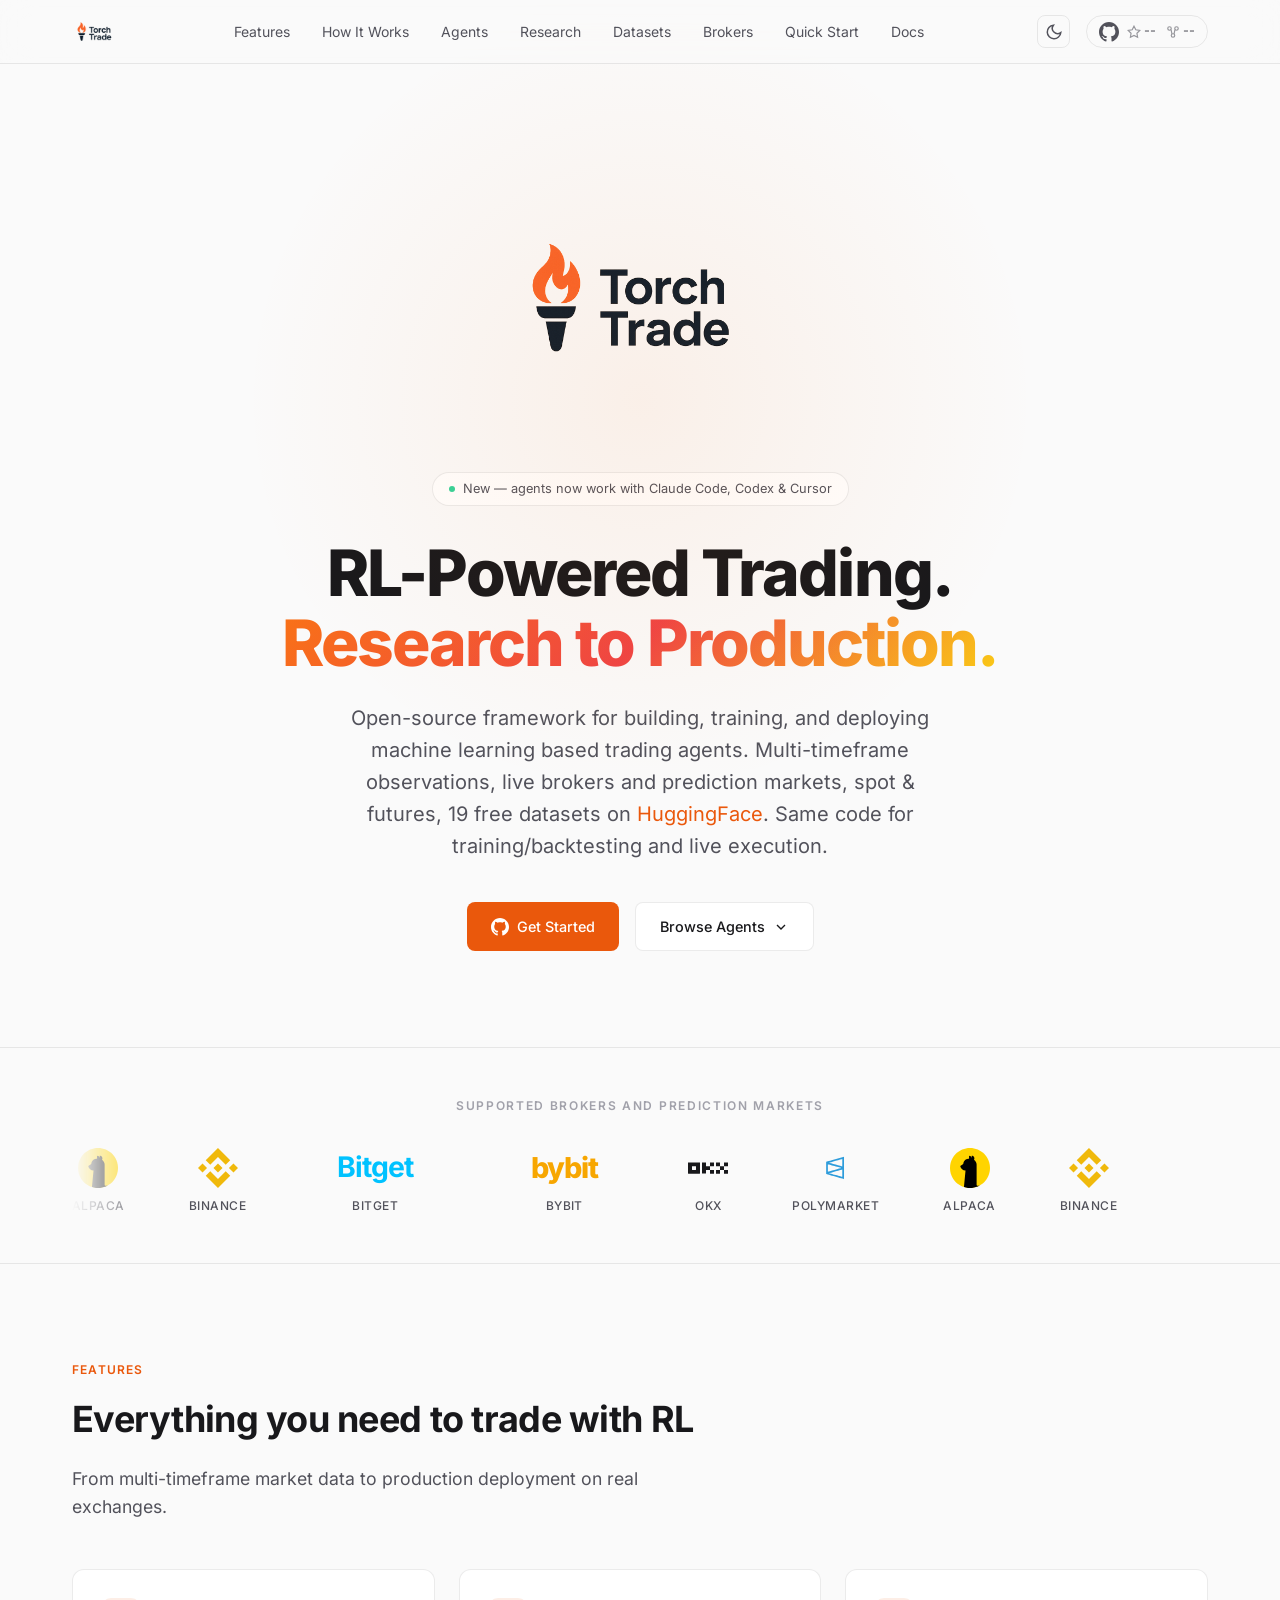
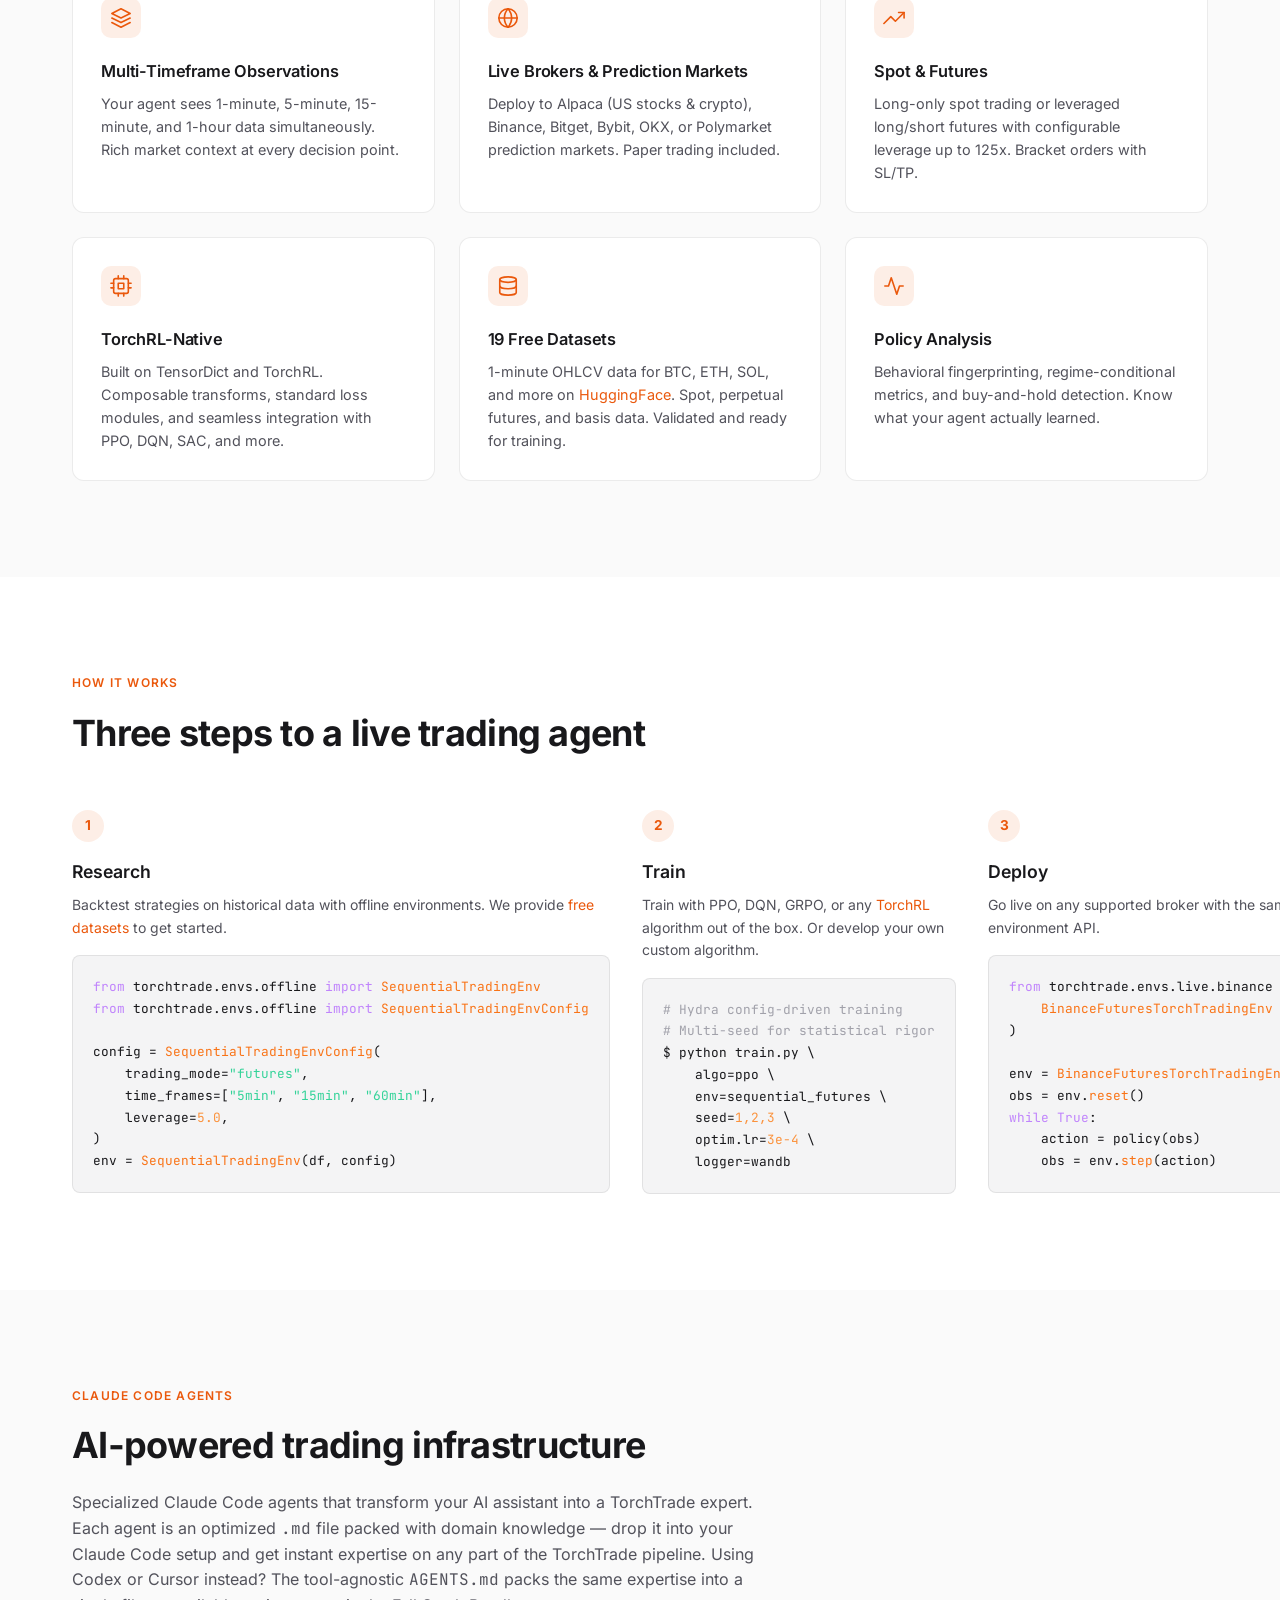
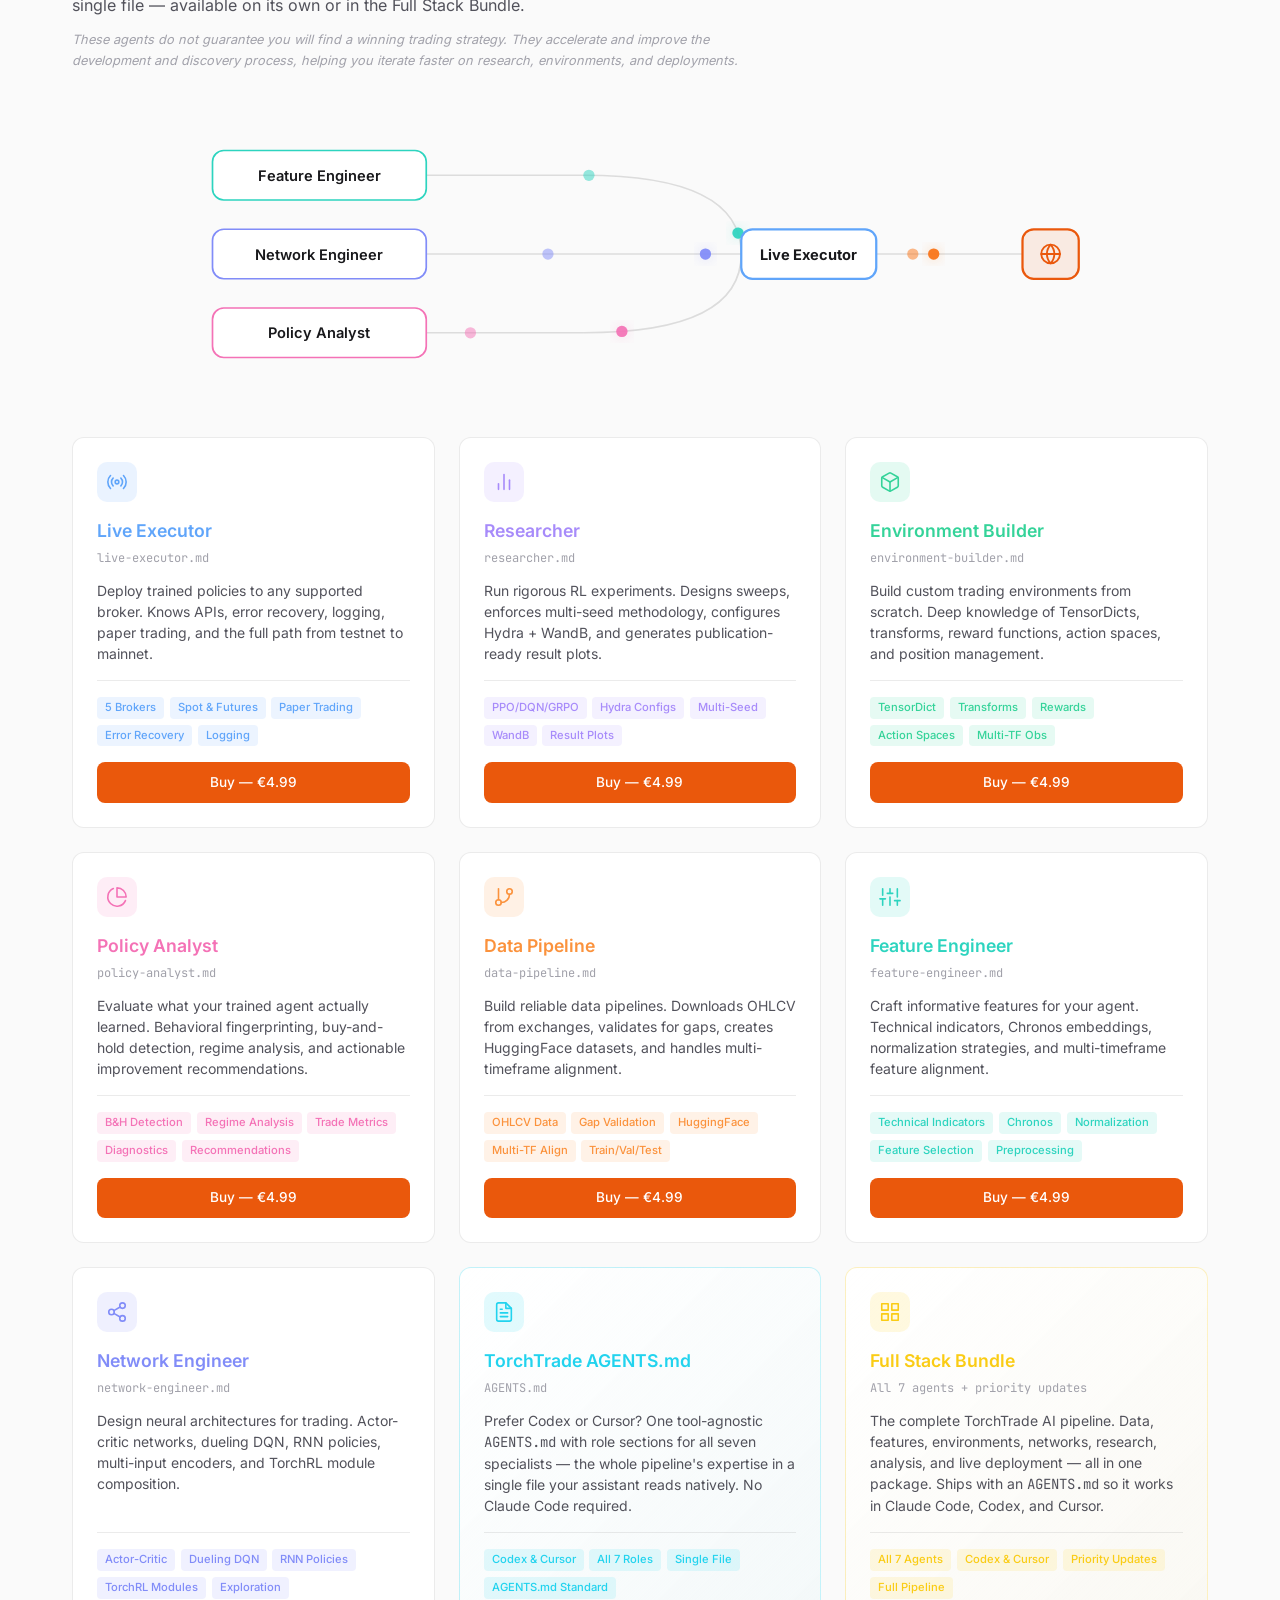
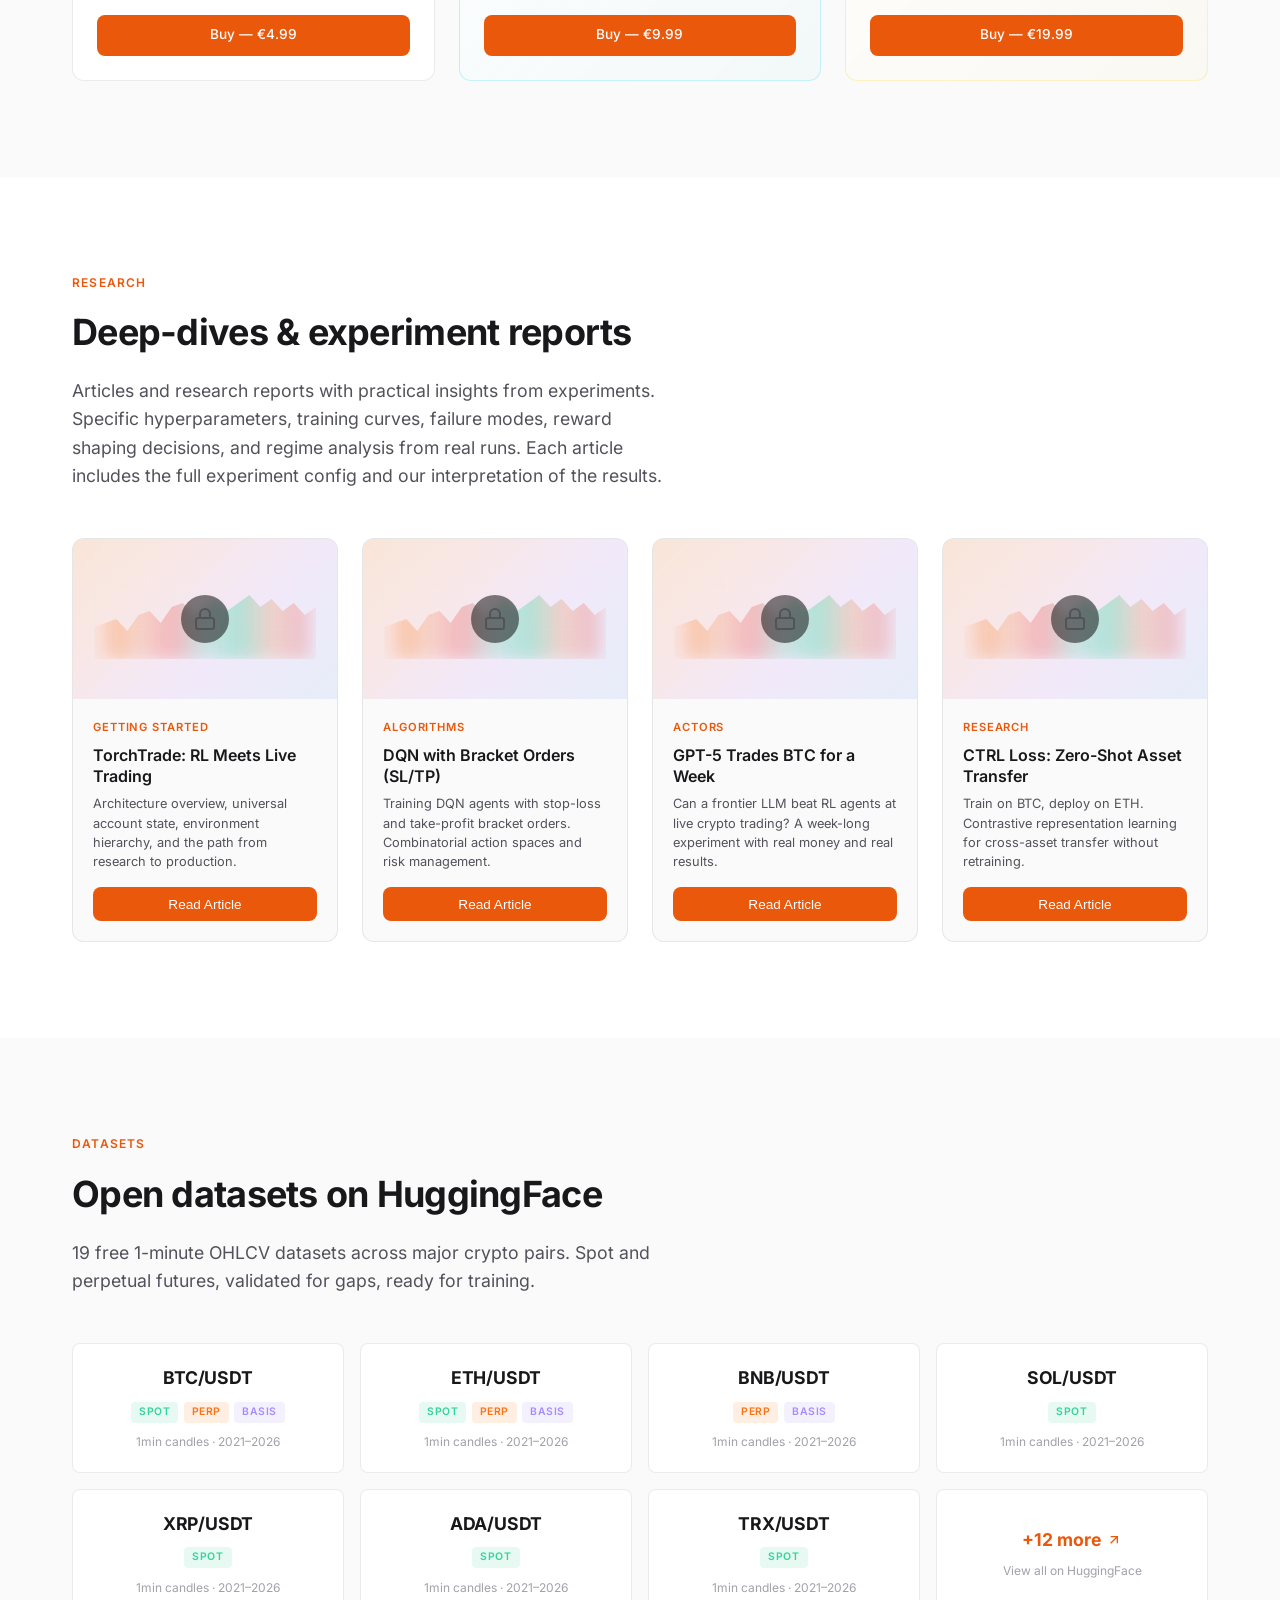
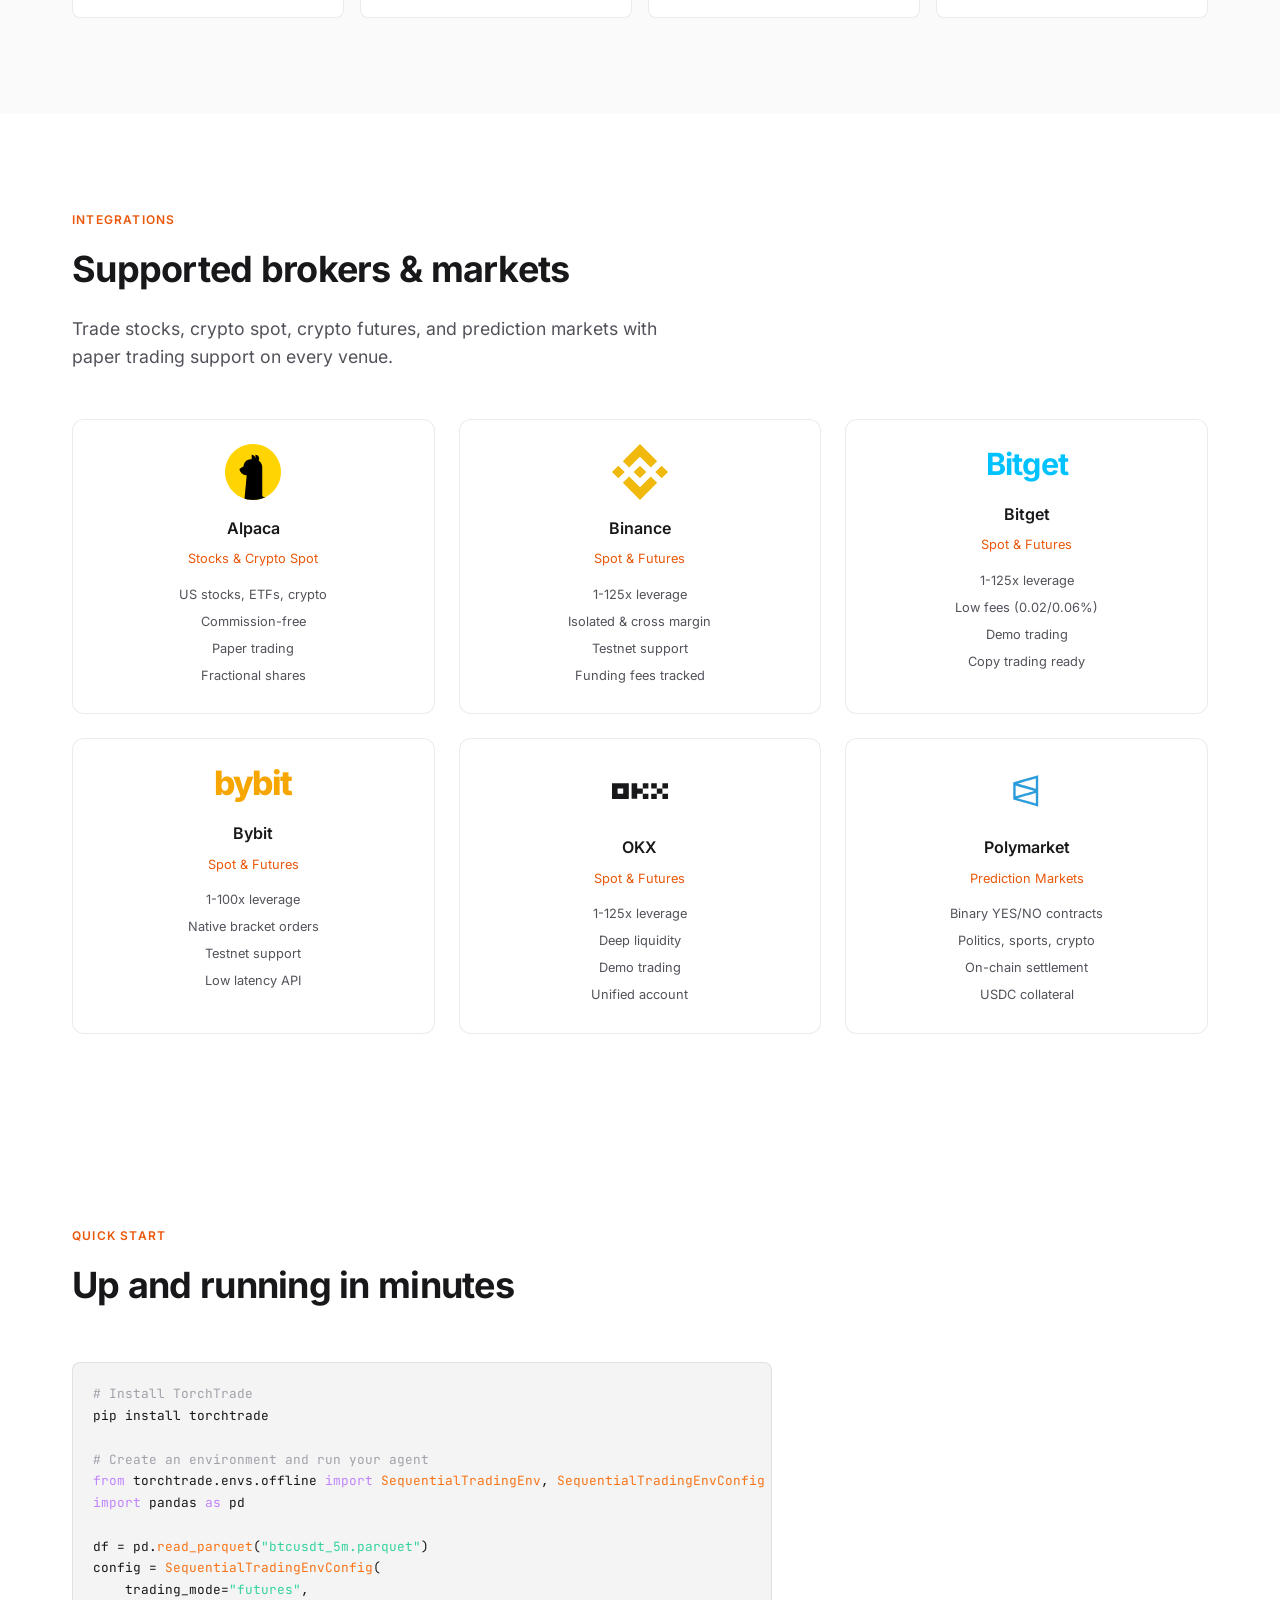
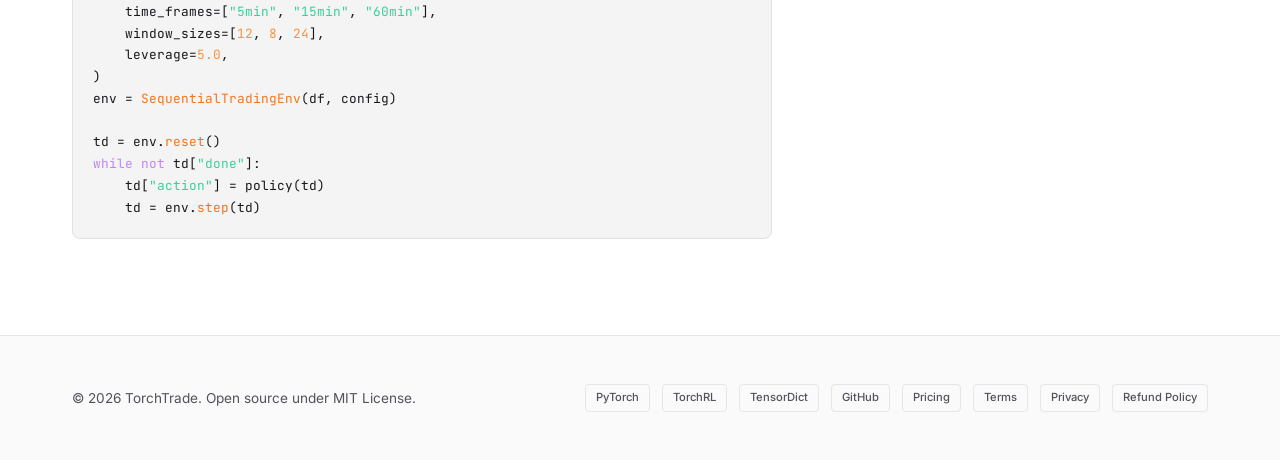
==== commit 1ab14efc: "Wire Buy buttons to Stripe Payment Links (all 9 products) Replace the 'Coming Soon' modal buttons on" ====
--- a/index.html
+++ b/index.html
@@ -343,7 +343,7 @@
             <span class="agent-tag">Error Recovery</span>
             <span class="agent-tag">Logging</span>
           </div>
-          <button class="btn btn-buy" onclick="showModal('agent')">Coming Soon</button>
+          <a href="https://buy.stripe.com/dRm8wQesEfDj1cG7f71ZS08" class="btn btn-buy">Buy — €4.99</a>
         </div>
 
         <!-- Researcher -->
@@ -359,7 +359,7 @@
             <span class="agent-tag">WandB</span>
             <span class="agent-tag">Result Plots</span>
           </div>
-          <button class="btn btn-buy" onclick="showModal('agent')">Coming Soon</button>
+          <a href="https://buy.stripe.com/7sY28s3O0ezff3w9nf1ZS06" class="btn btn-buy">Buy — €4.99</a>
         </div>
 
         <!-- Environment Builder -->
@@ -375,7 +375,7 @@
             <span class="agent-tag">Action Spaces</span>
             <span class="agent-tag">Multi-TF Obs</span>
           </div>
-          <button class="btn btn-buy" onclick="showModal('agent')">Coming Soon</button>
+          <a href="https://buy.stripe.com/6oU3cw3O00Ip5sW6b31ZS04" class="btn btn-buy">Buy — €4.99</a>
         </div>
 
         <!-- Policy Analyst -->
@@ -391,7 +391,7 @@
             <span class="agent-tag">Diagnostics</span>
             <span class="agent-tag">Recommendations</span>
           </div>
-          <button class="btn btn-buy" onclick="showModal('agent')">Coming Soon</button>
+          <a href="https://buy.stripe.com/00wcN684gezfdZs7f71ZS07" class="btn btn-buy">Buy — €4.99</a>
         </div>
 
         <!-- Data Pipeline -->
@@ -407,7 +407,7 @@
             <span class="agent-tag">Multi-TF Align</span>
             <span class="agent-tag">Train/Val/Test</span>
           </div>
-          <button class="btn btn-buy" onclick="showModal('agent')">Coming Soon</button>
+          <a href="https://buy.stripe.com/8x28wQdoAfDjbRk6b31ZS09" class="btn btn-buy">Buy — €4.99</a>
         </div>
 
         <!-- Feature Engineer -->
@@ -423,7 +423,7 @@
             <span class="agent-tag">Feature Selection</span>
             <span class="agent-tag">Preprocessing</span>
           </div>
-          <button class="btn btn-buy" onclick="showModal('agent')">Coming Soon</button>
+          <a href="https://buy.stripe.com/cNi3cw2JW1Mt5sW7f71ZS03" class="btn btn-buy">Buy — €4.99</a>
         </div>
 
         <!-- Network Engineer -->
@@ -439,7 +439,7 @@
             <span class="agent-tag">TorchRL Modules</span>
             <span class="agent-tag">Exploration</span>
           </div>
-          <button class="btn btn-buy" onclick="showModal('agent')">Coming Soon</button>
+          <a href="https://buy.stripe.com/3cI14oacodvbf3w2YR1ZS05" class="btn btn-buy">Buy — €4.99</a>
         </div>
 
         <!-- AGENTS.md (Codex & Cursor) -->
@@ -454,7 +454,7 @@
             <span class="agent-tag">Single File</span>
             <span class="agent-tag">AGENTS.md Standard</span>
           </div>
-          <button class="btn btn-buy" onclick="showModal('agent')">Coming Soon</button>
+          <a href="https://buy.stripe.com/9B68wQ84g8aRg7A6b31ZS01" class="btn btn-buy">Buy — €9.99</a>
         </div>
 
         <!-- Full Stack Bundle -->
@@ -469,7 +469,7 @@
             <span class="agent-tag">Priority Updates</span>
             <span class="agent-tag">Full Pipeline</span>
           </div>
-          <button class="btn btn-buy" onclick="showModal('agent')">Coming Soon</button>
+          <a href="https://buy.stripe.com/9B6fZifwI8aR8F81UN1ZS02" class="btn btn-buy">Buy — €19.99</a>
         </div>
 
       </div>
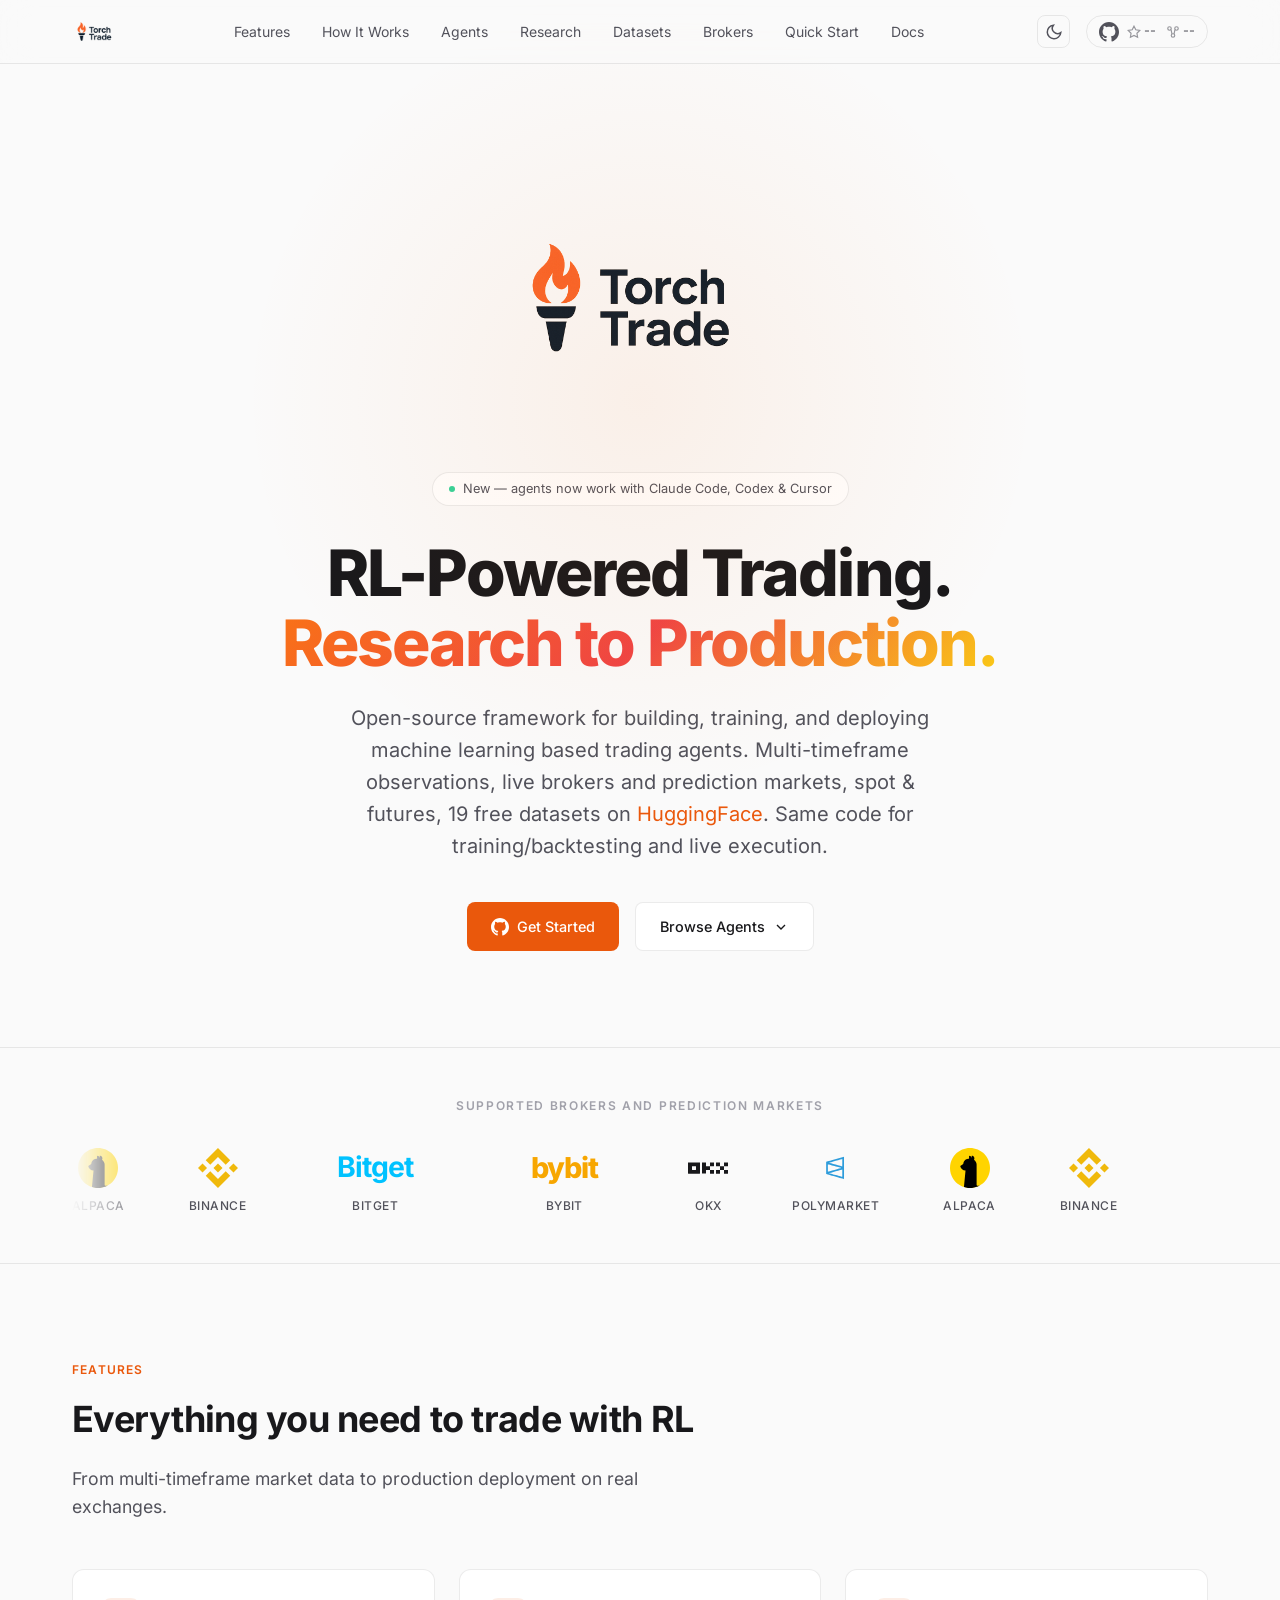
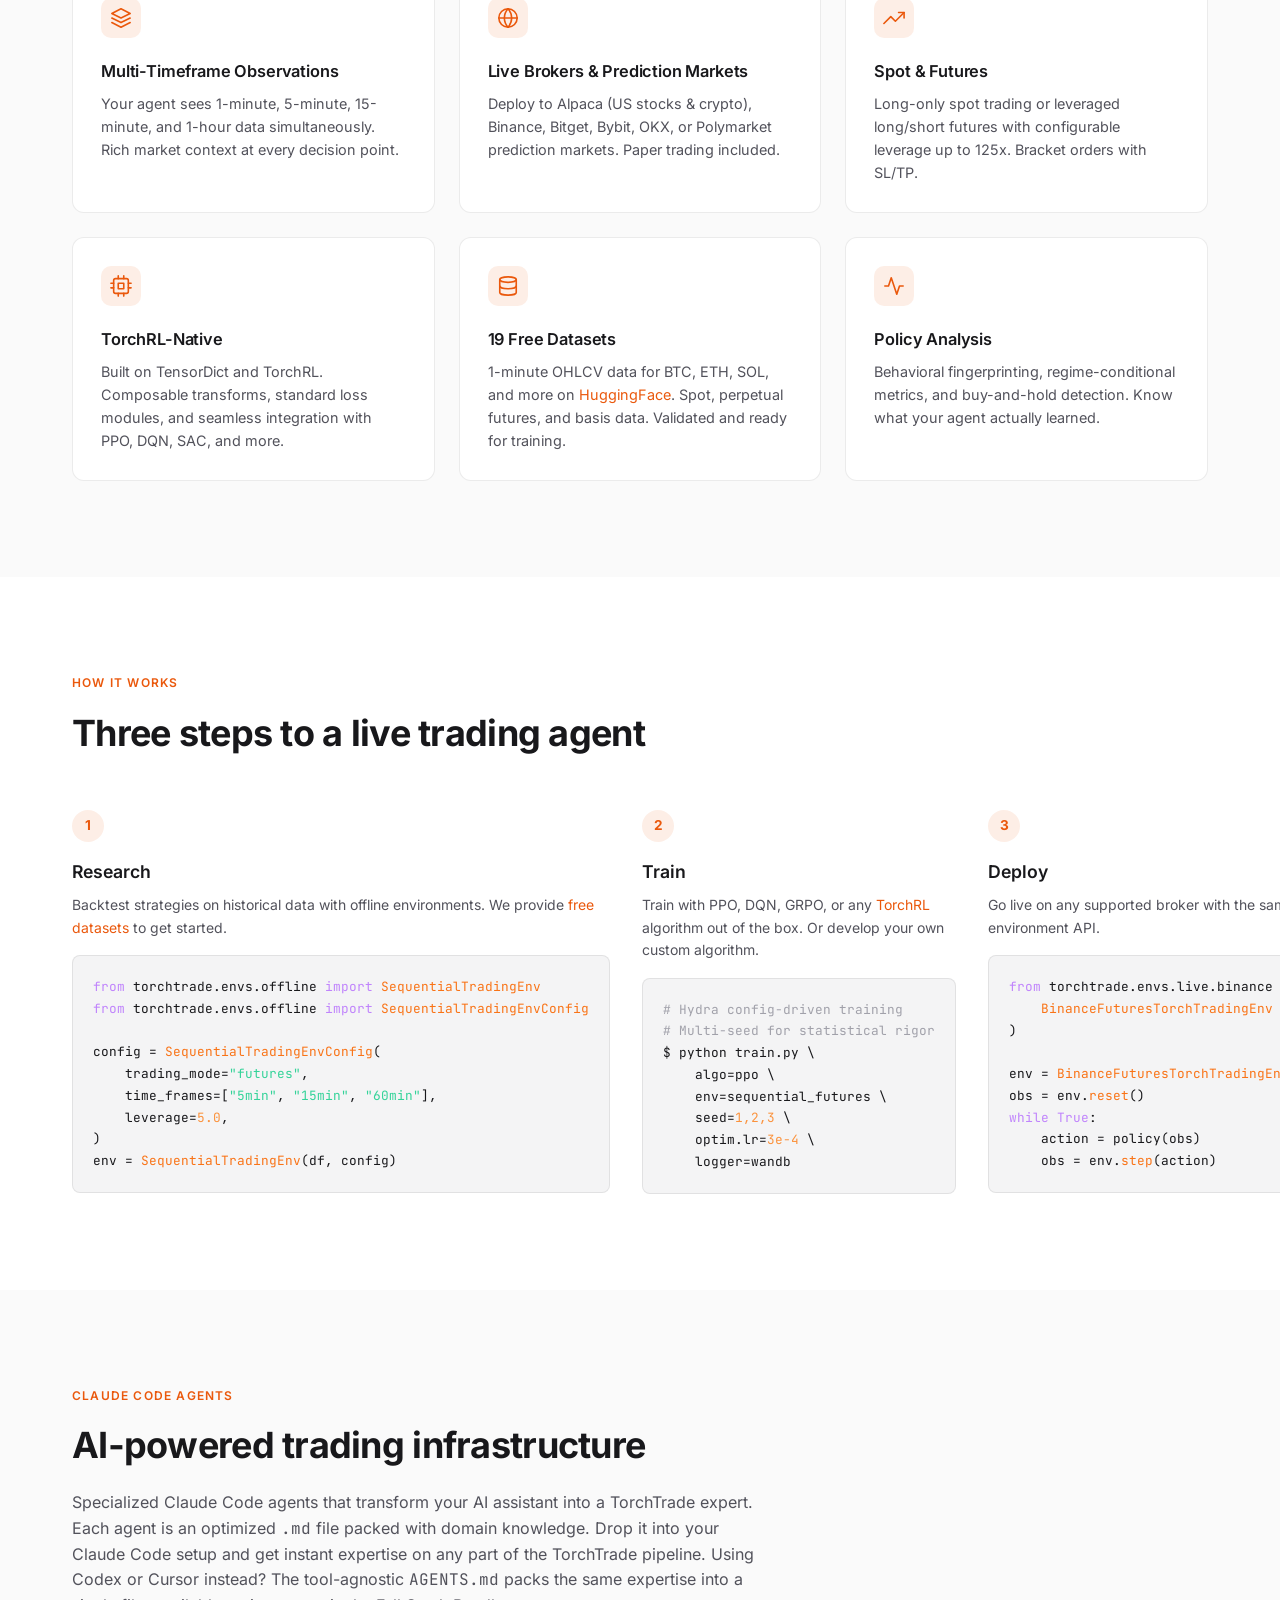
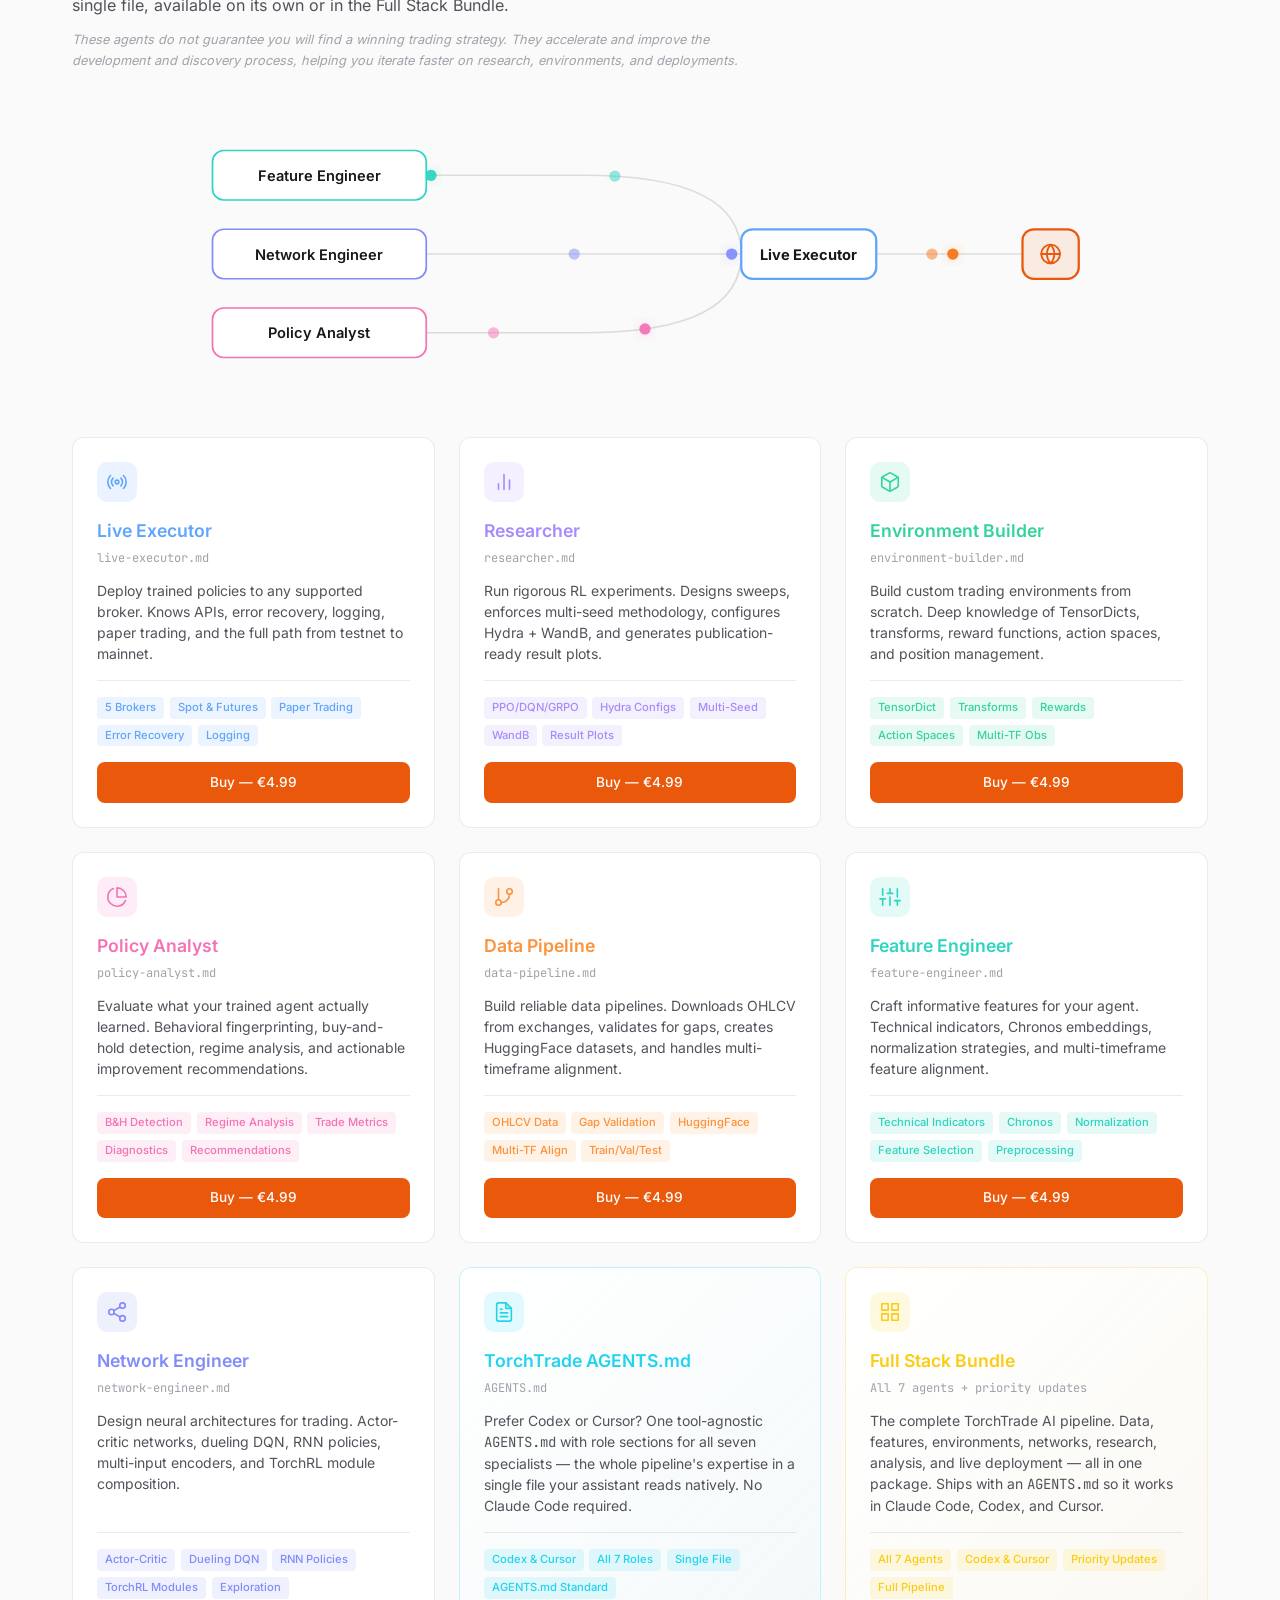
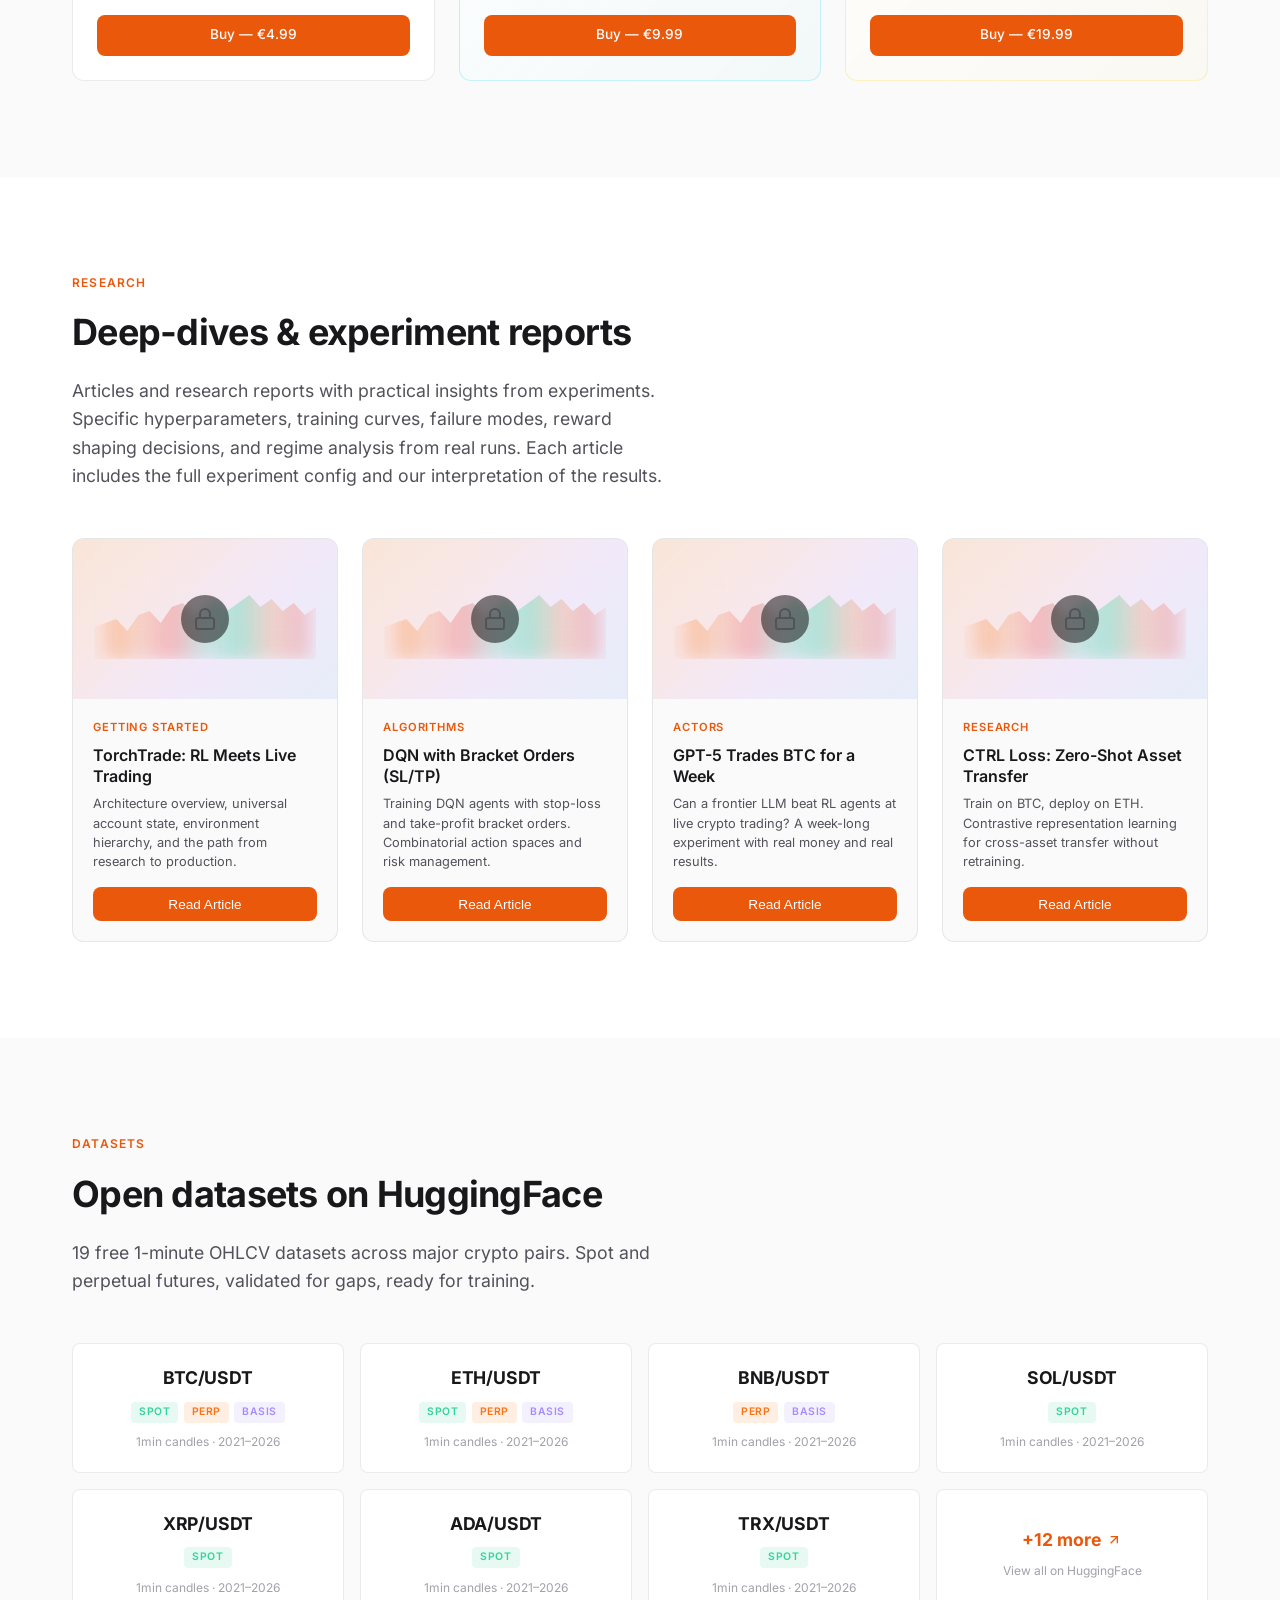
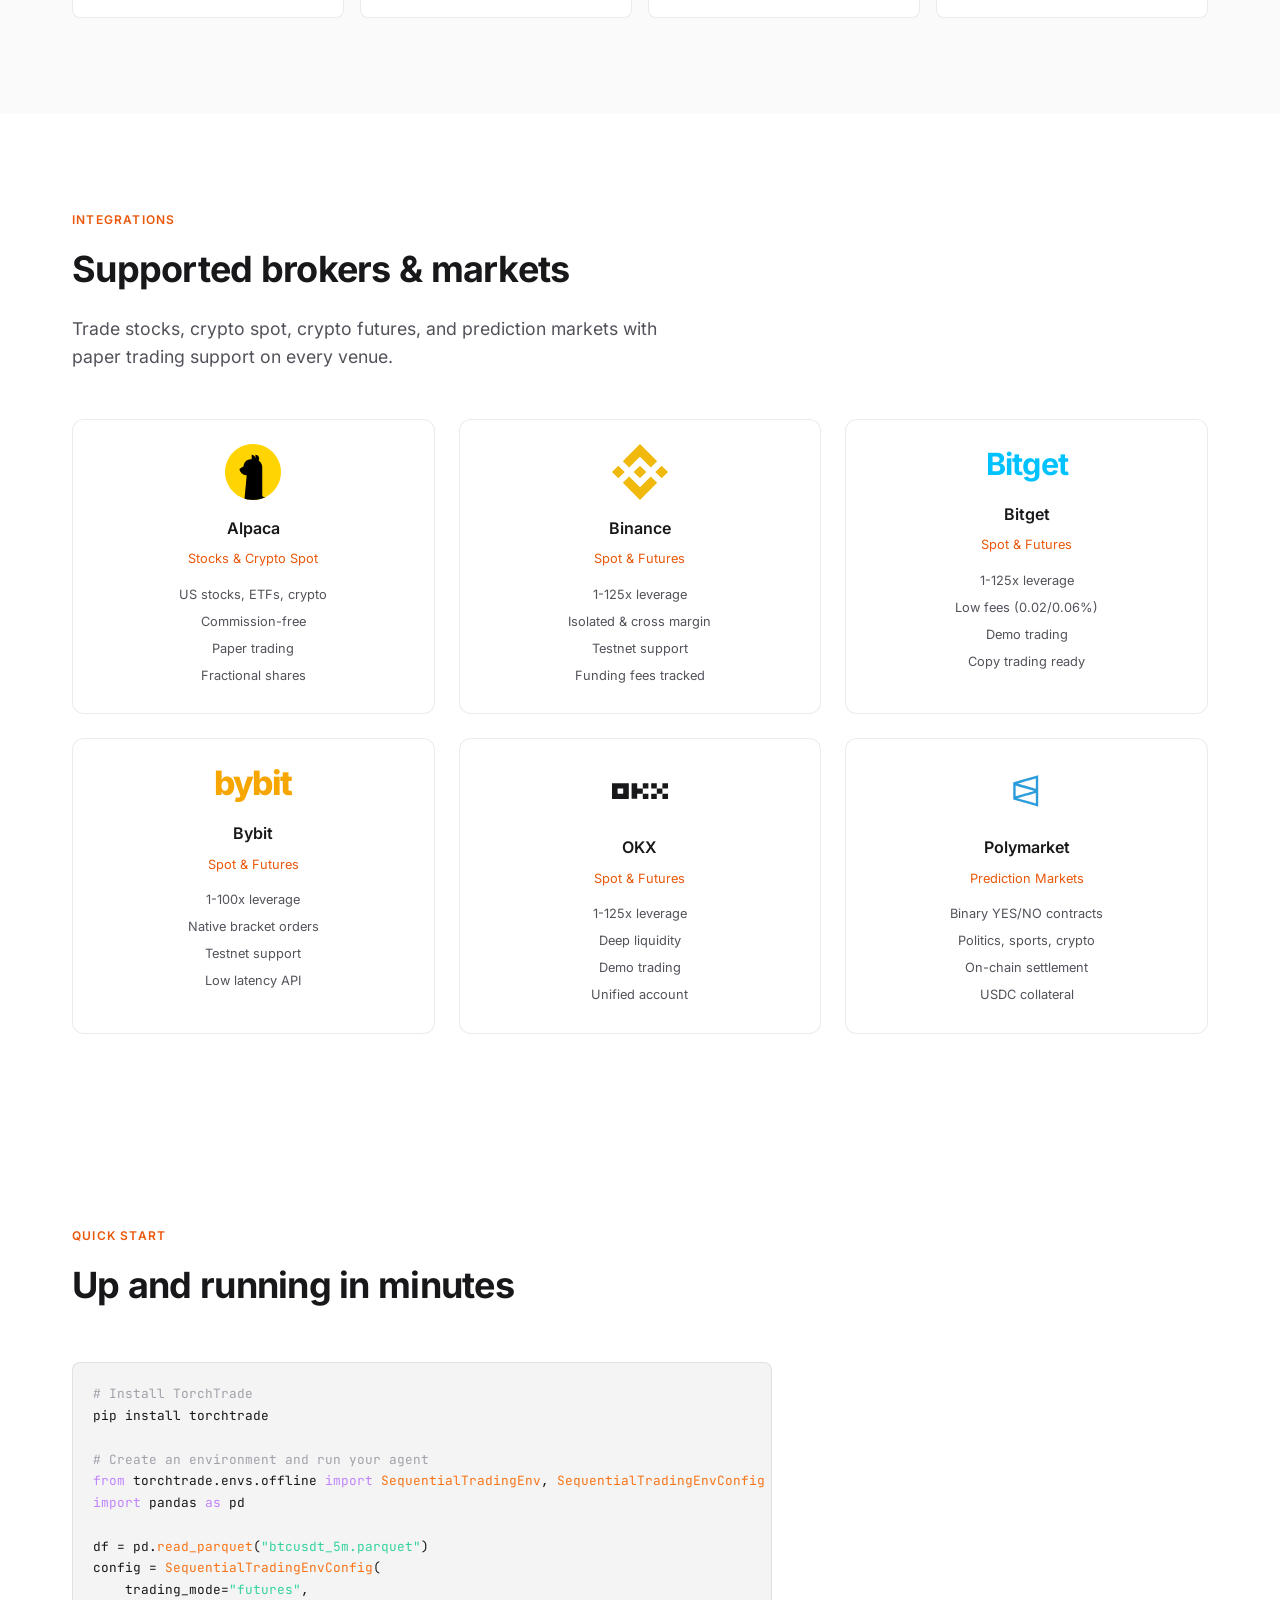
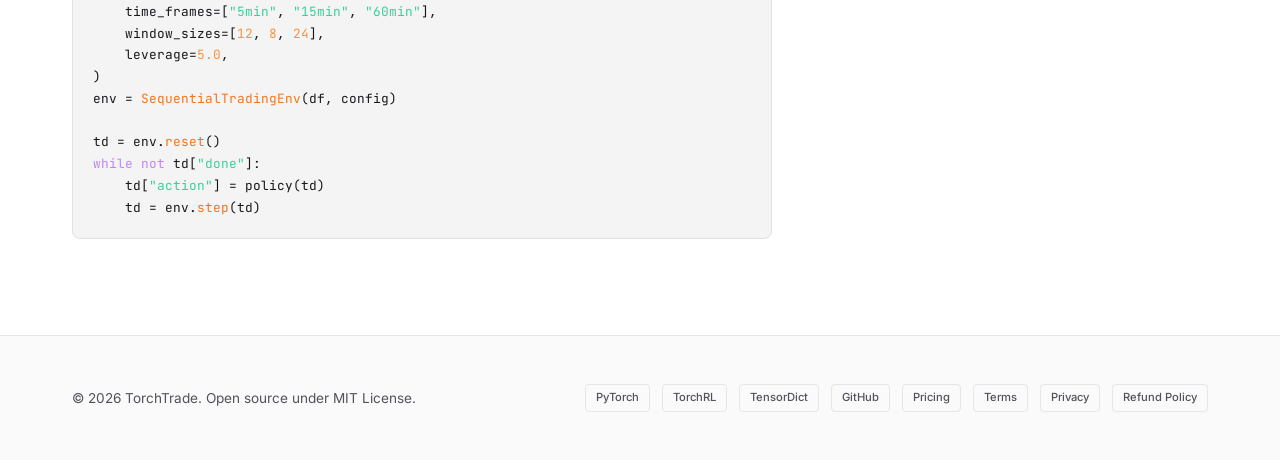
==== commit a91a6951: "copy: remove em dashes from agents intro Co-Authored-By: Claude Opus 4.8 (1M context) <noreply@anthr" ====
--- a/index.html
+++ b/index.html
@@ -233,7 +233,7 @@
         <div class="section-label">Claude Code Agents</div>
         <h2 class="section-title">AI-powered trading infrastructure</h2>
         <p class="agents-intro">
-          Specialized Claude Code agents that transform your AI assistant into a TorchTrade expert. Each agent is an optimized <code>.md</code> file packed with domain knowledge — drop it into your Claude Code setup and get instant expertise on any part of the TorchTrade pipeline. Using Codex or Cursor instead? The tool-agnostic <code>AGENTS.md</code> packs the same expertise into a single file — available on its own or in the Full Stack Bundle.
+          Specialized Claude Code agents that transform your AI assistant into a TorchTrade expert. Each agent is an optimized <code>.md</code> file packed with domain knowledge. Drop it into your Claude Code setup and get instant expertise on any part of the TorchTrade pipeline. Using Codex or Cursor instead? The tool-agnostic <code>AGENTS.md</code> packs the same expertise into a single file, available on its own or in the Full Stack Bundle.
         </p>
         <p class="agents-disclaimer">These agents do not guarantee you will find a winning trading strategy. They accelerate and improve the development and discovery process, helping you iterate faster on research, environments, and deployments.</p>
       </div>
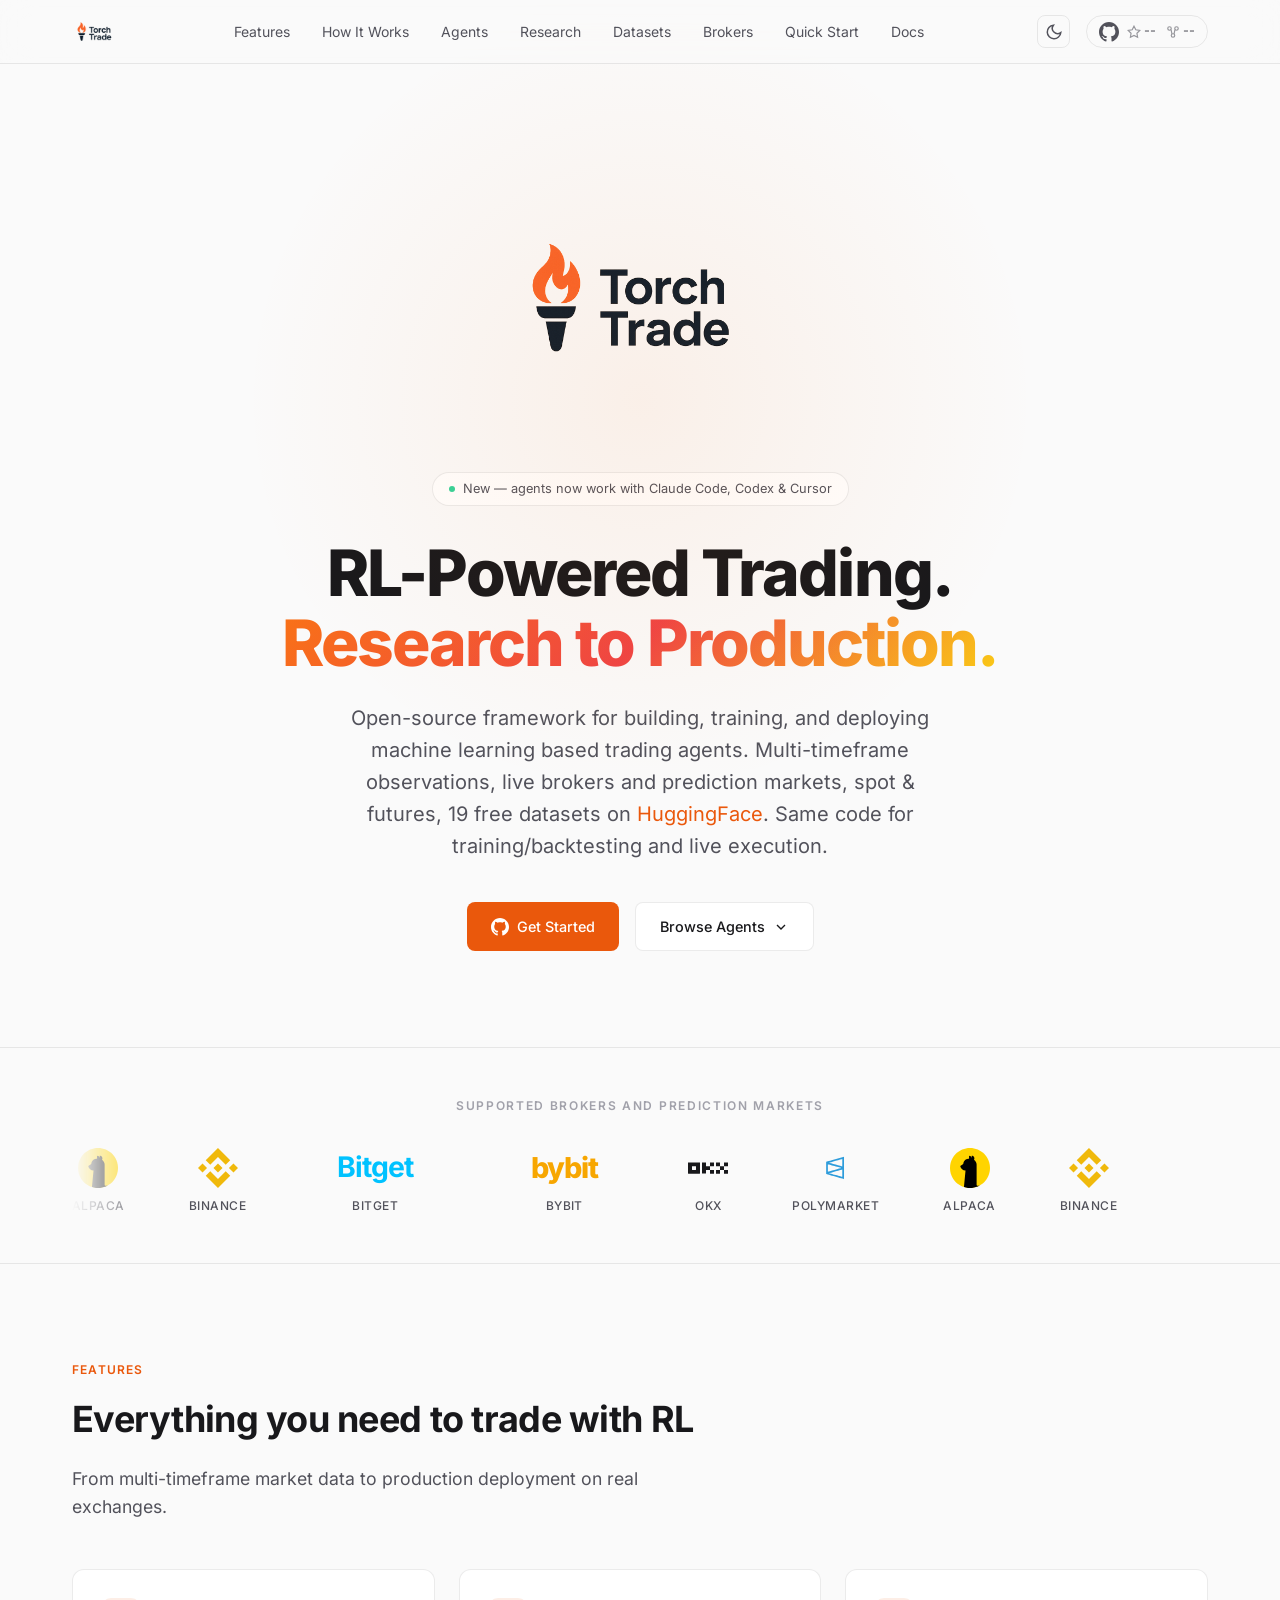
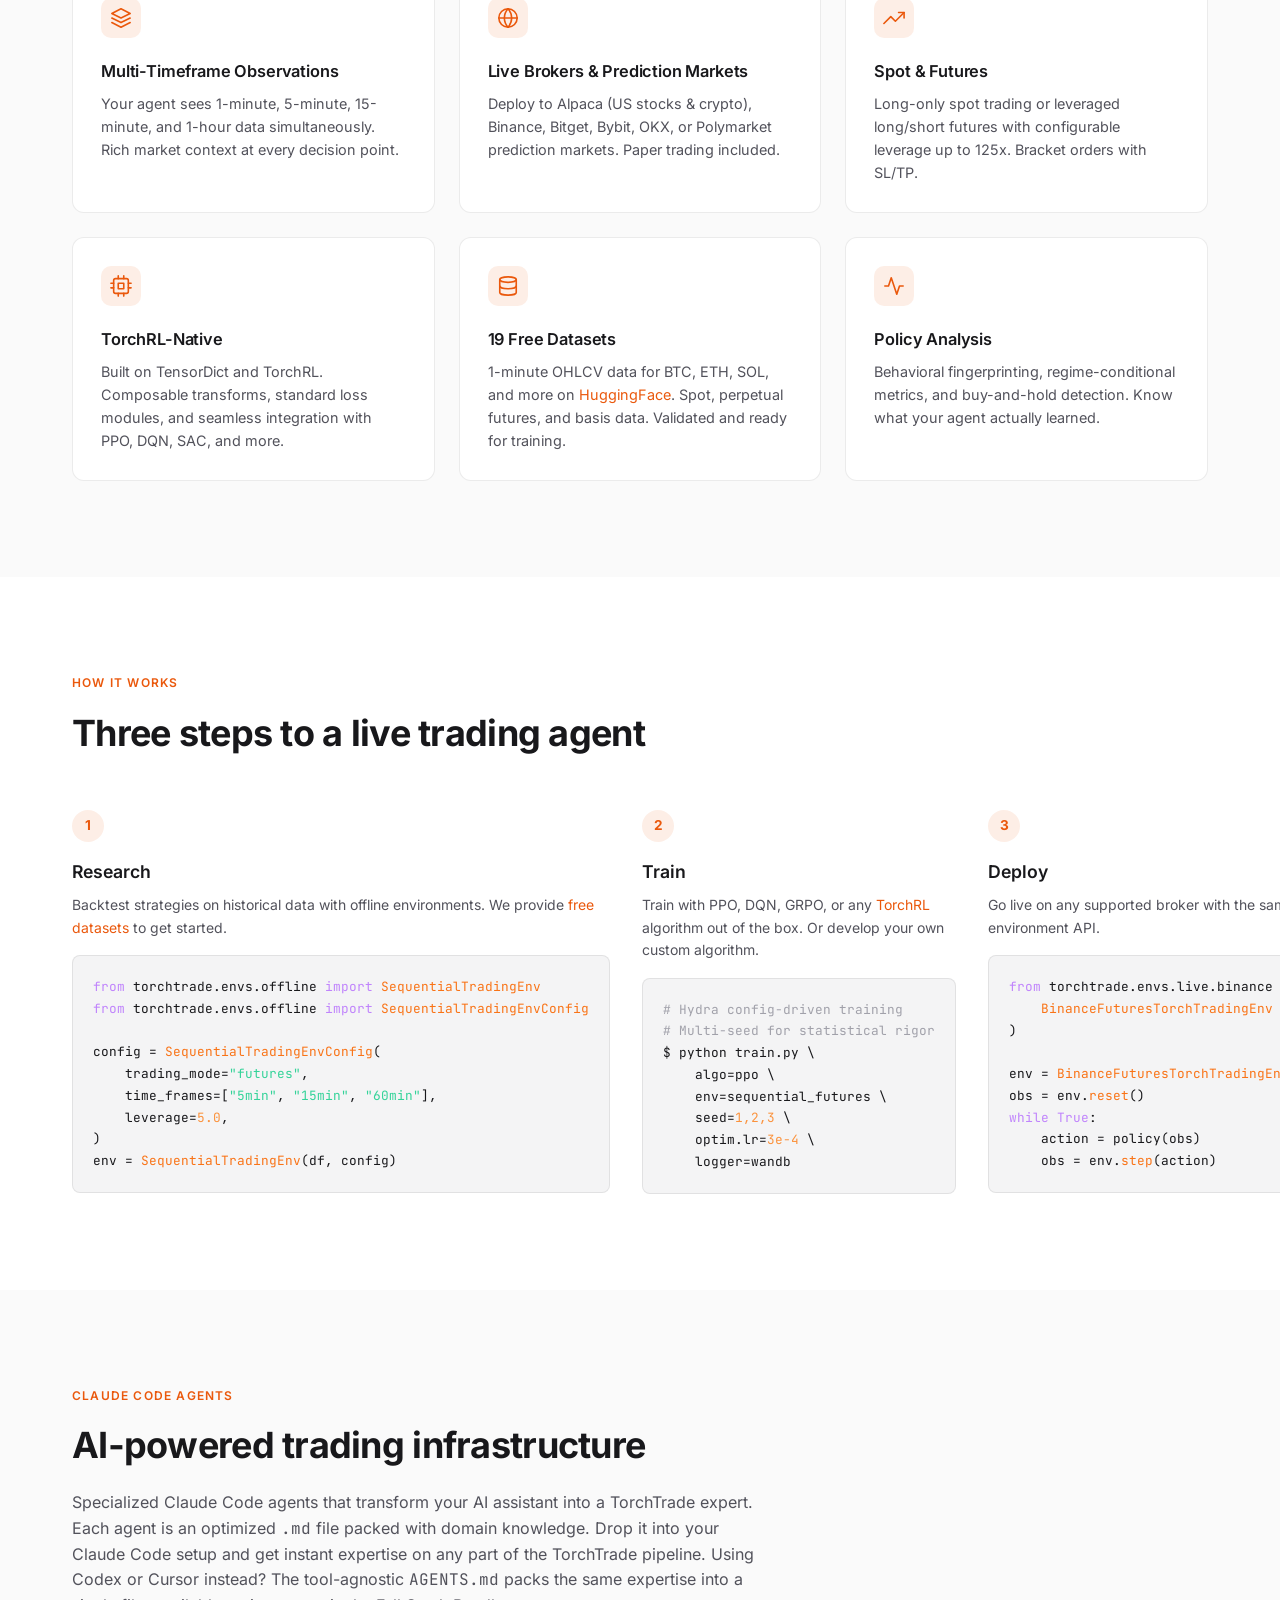
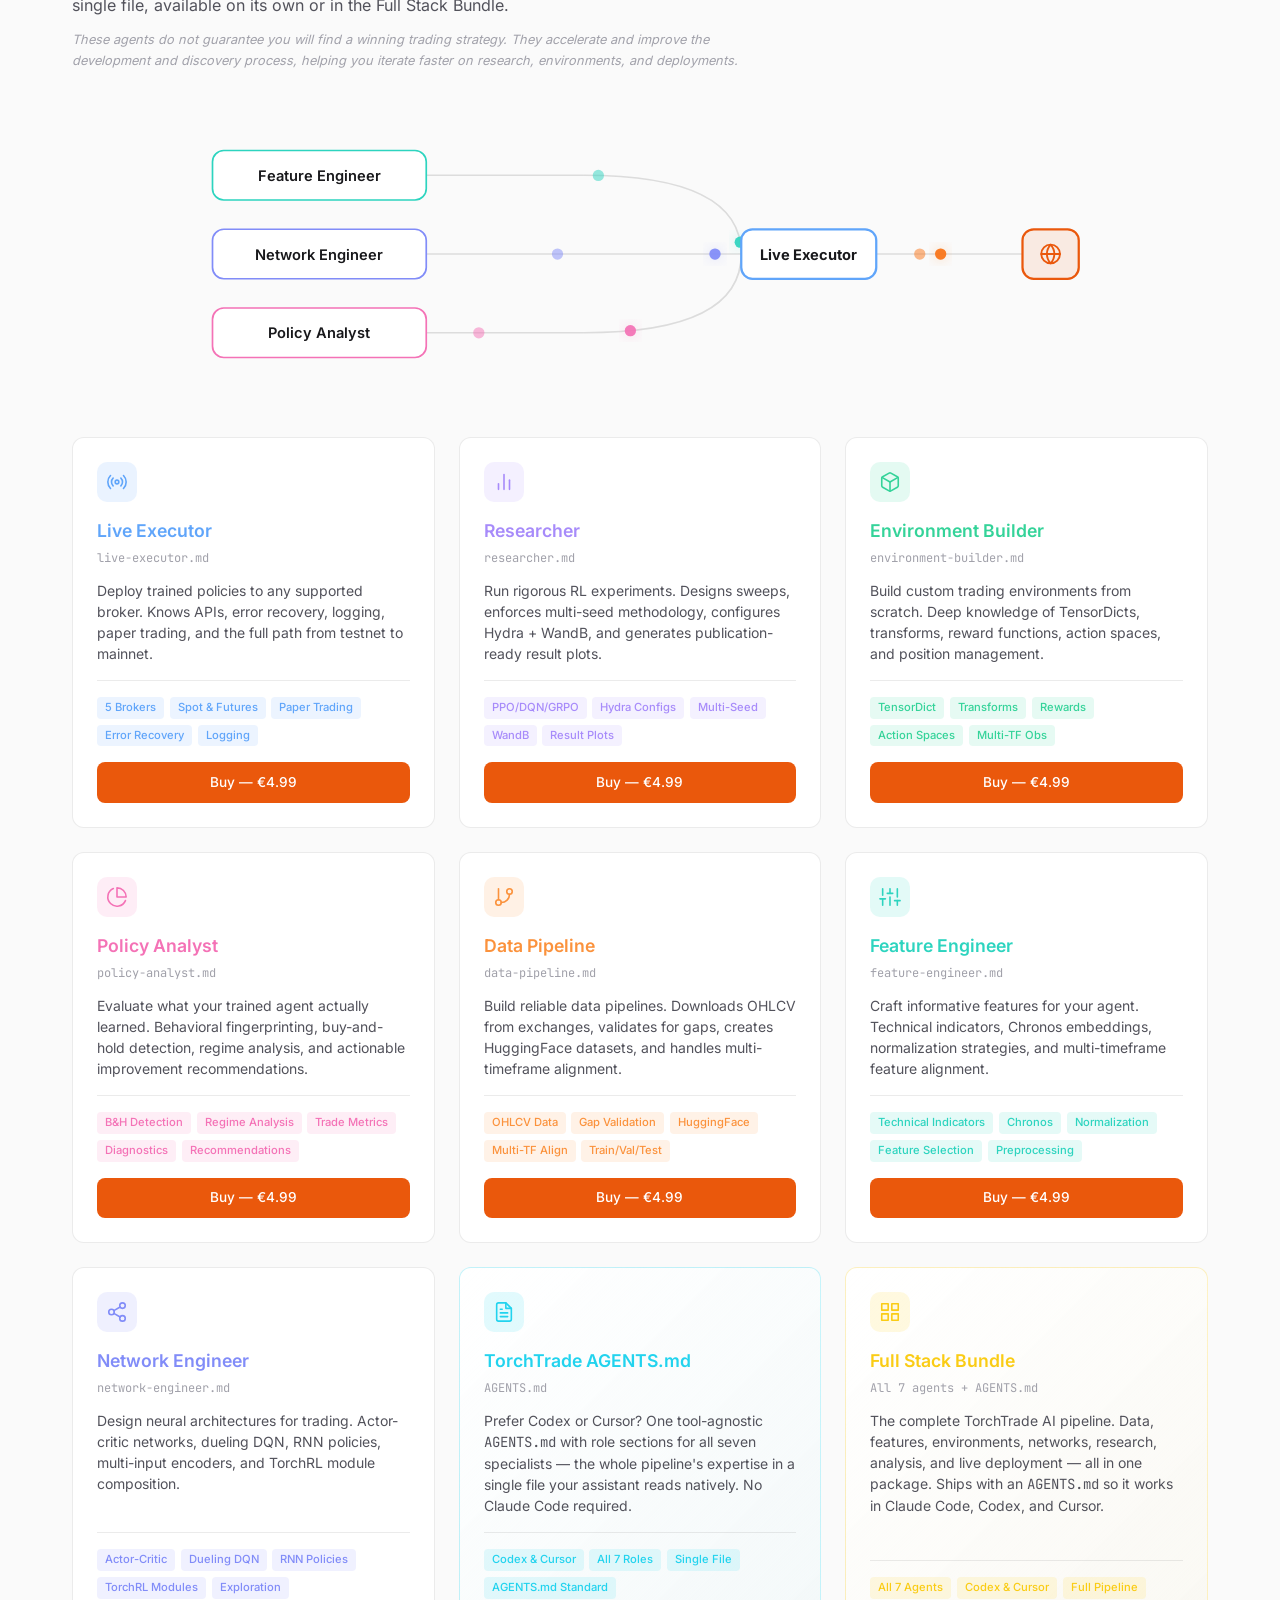
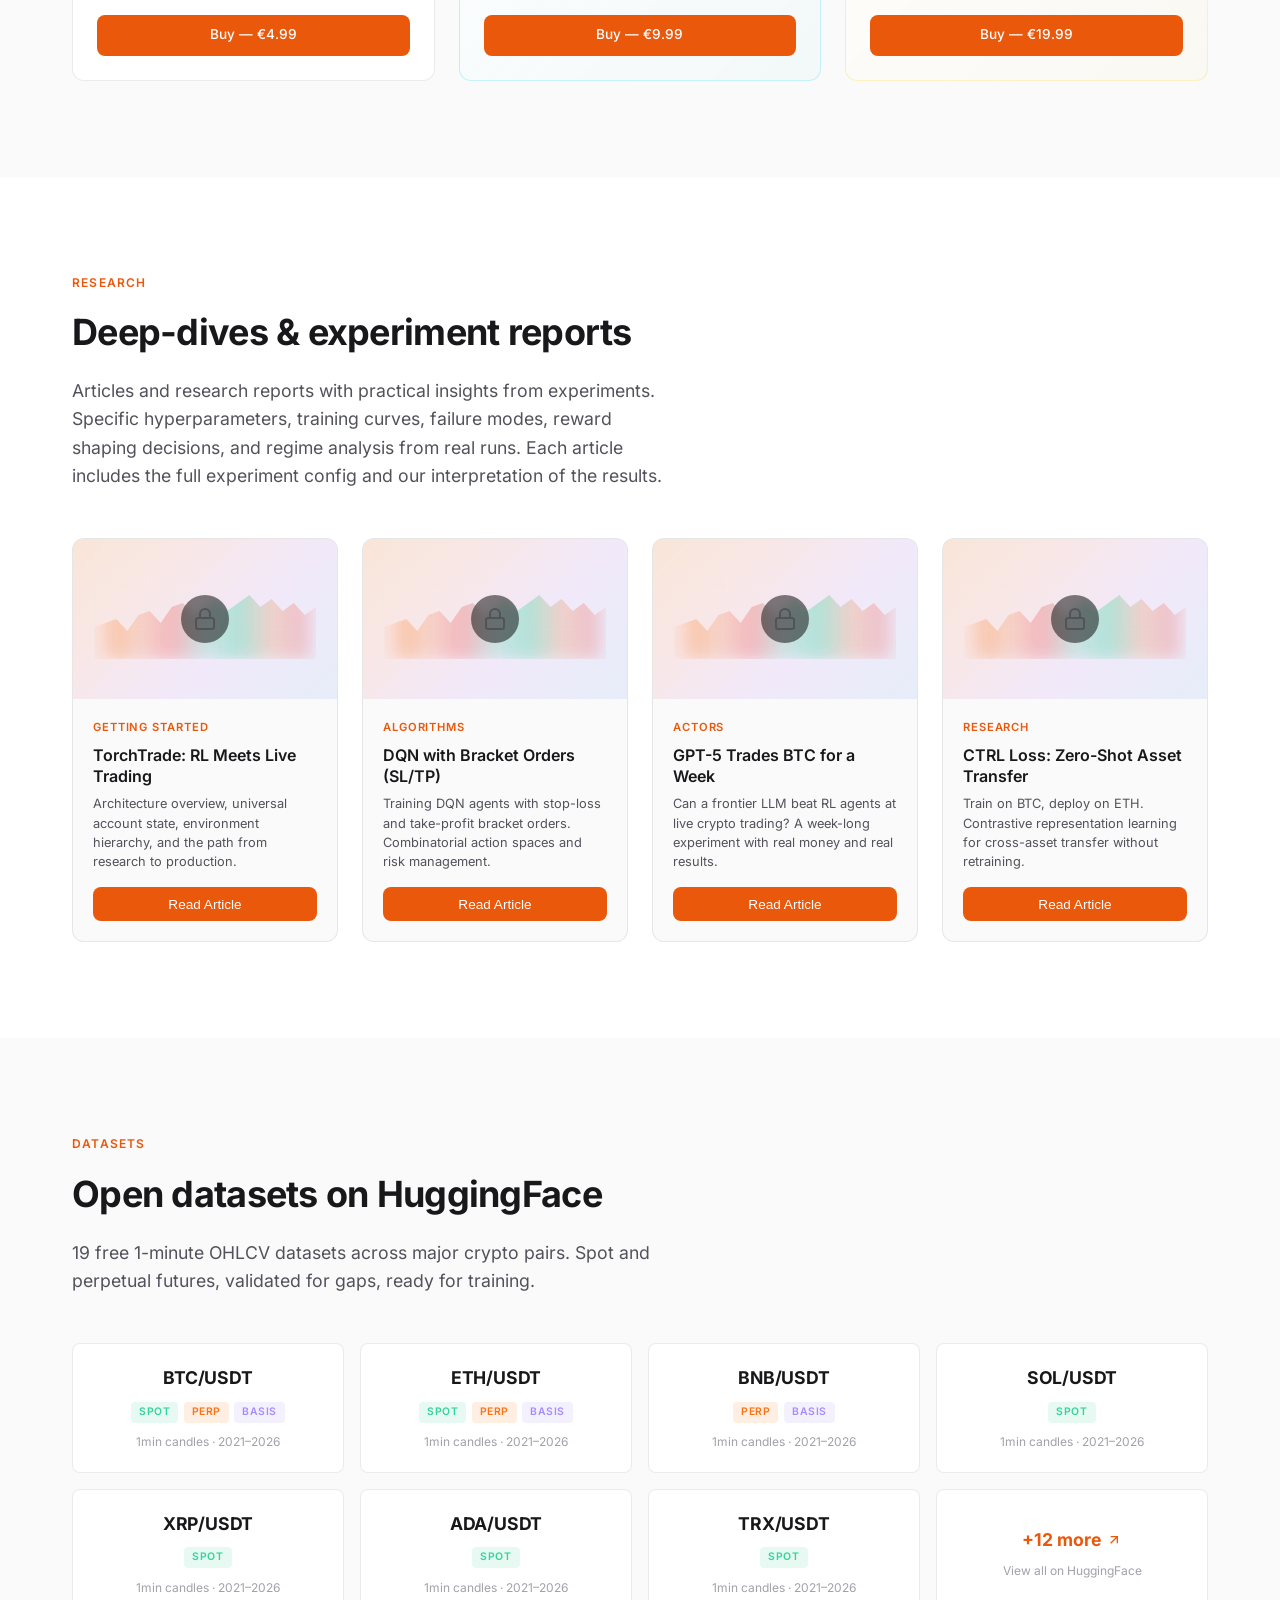
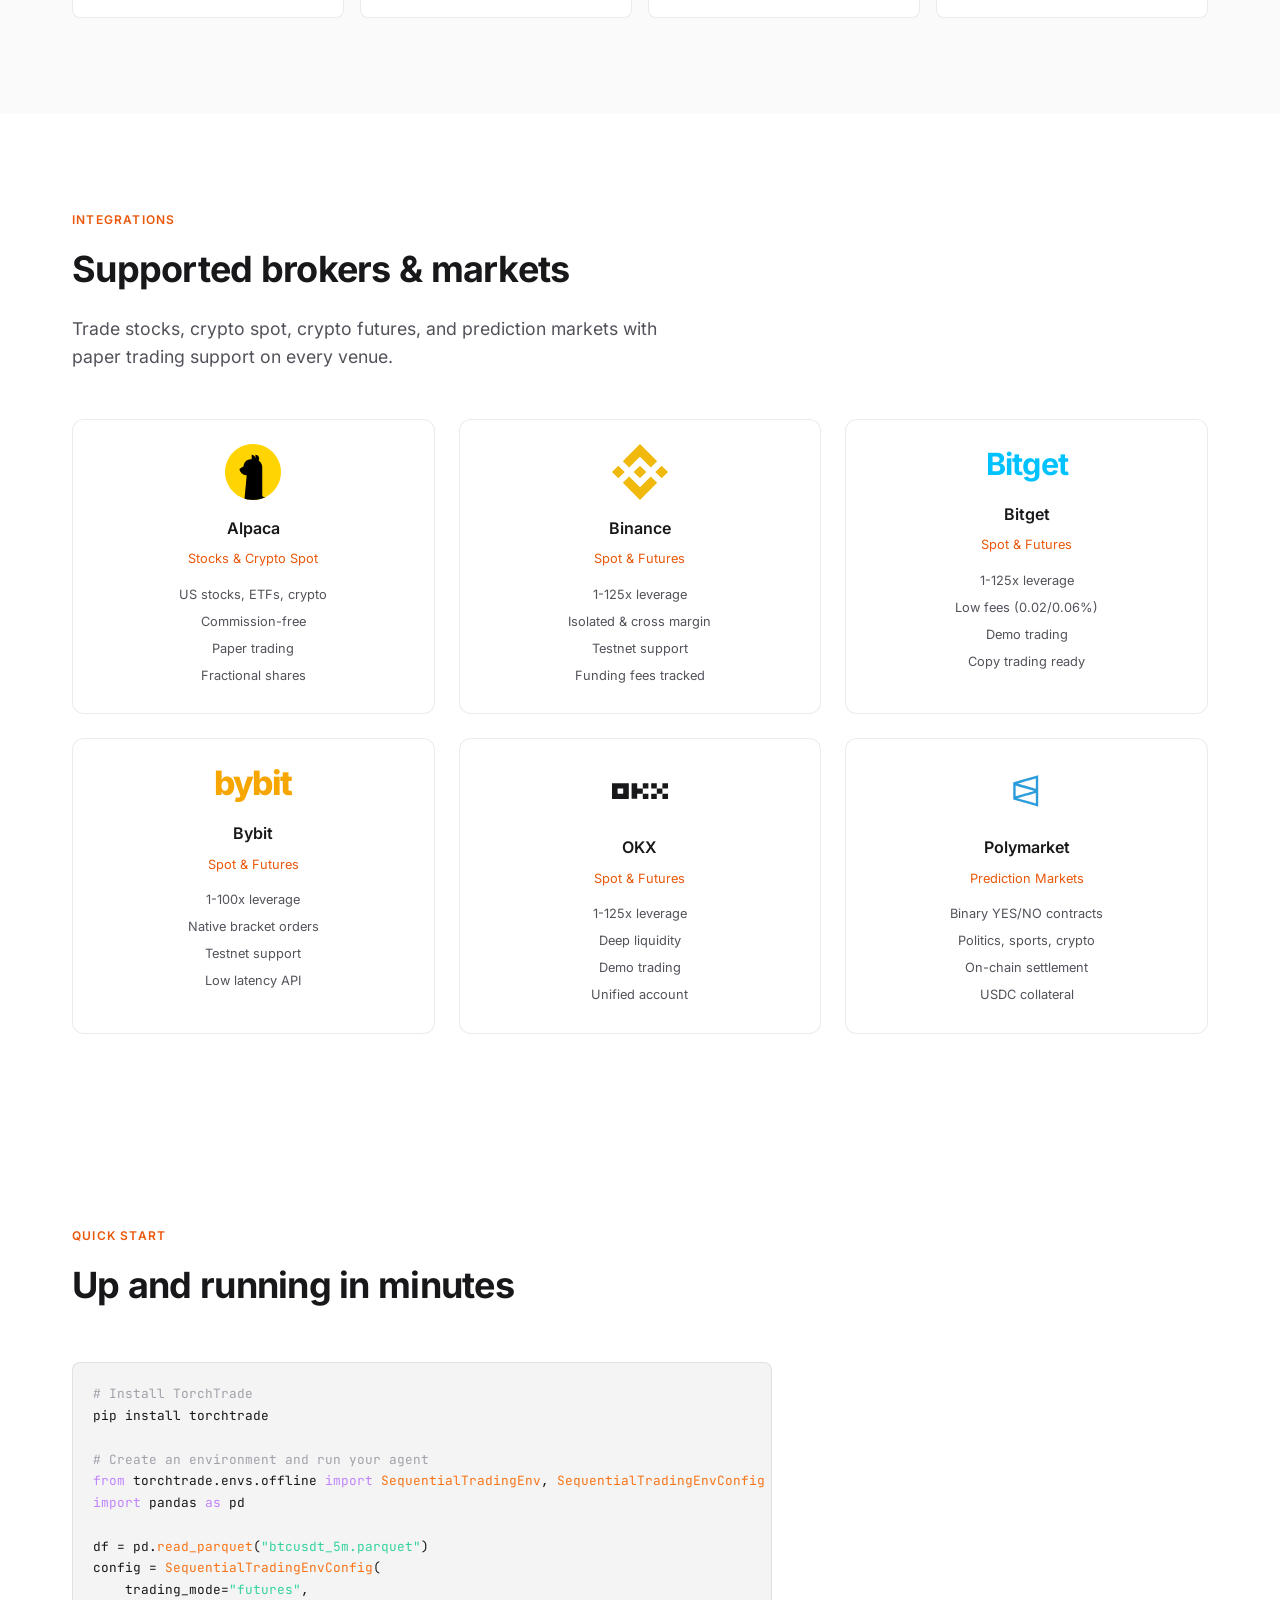
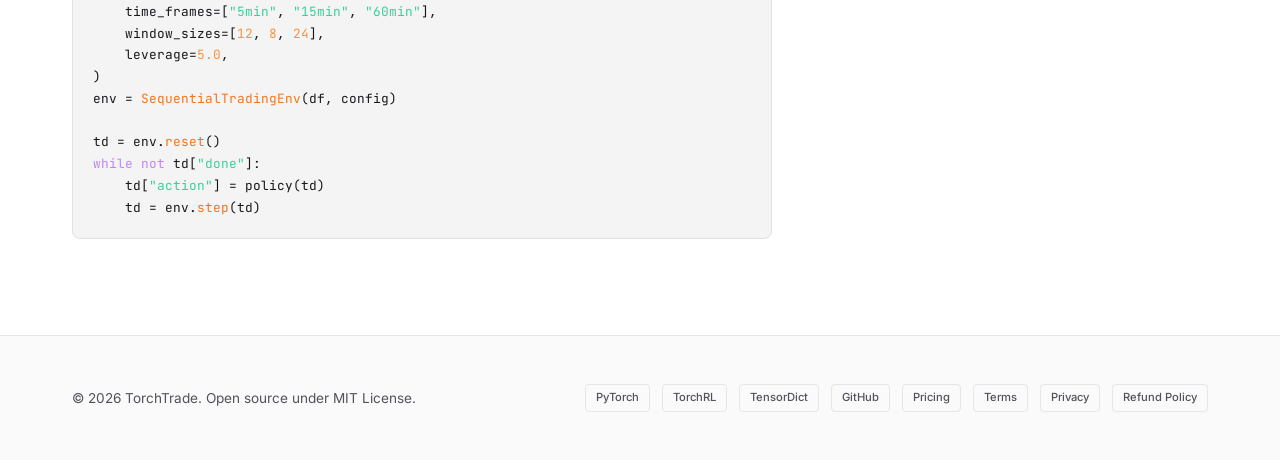
==== commit eda9ae33: "copy: remove 'updates included' promises (versions are separate purchases) Drop 'priority updates' f" ====
--- a/index.html
+++ b/index.html
@@ -461,12 +461,11 @@
         <div class="agent-card bundle" data-color="gold">
           <div class="agent-icon"><svg width="22" height="22" viewBox="0 0 24 24" fill="none" stroke="currentColor" stroke-width="1.75" stroke-linecap="round" stroke-linejoin="round"><rect x="3" y="3" width="7" height="7"/><rect x="14" y="3" width="7" height="7"/><rect x="14" y="14" width="7" height="7"/><rect x="3" y="14" width="7" height="7"/></svg></div>
           <h3>Full Stack Bundle</h3>
-          <div class="agent-filename">All 7 agents + priority updates</div>
+          <div class="agent-filename">All 7 agents + AGENTS.md</div>
           <p>The complete TorchTrade AI pipeline. Data, features, environments, networks, research, analysis, and live deployment — all in one package. Ships with an <code>AGENTS.md</code> so it works in Claude Code, Codex, and Cursor.</p>
           <div class="agent-tags">
             <span class="agent-tag">All 7 Agents</span>
             <span class="agent-tag">Codex &amp; Cursor</span>
-            <span class="agent-tag">Priority Updates</span>
             <span class="agent-tag">Full Pipeline</span>
           </div>
           <a href="https://buy.stripe.com/9B6fZifwI8aR8F81UN1ZS02" class="btn btn-buy">Buy — €19.99</a>
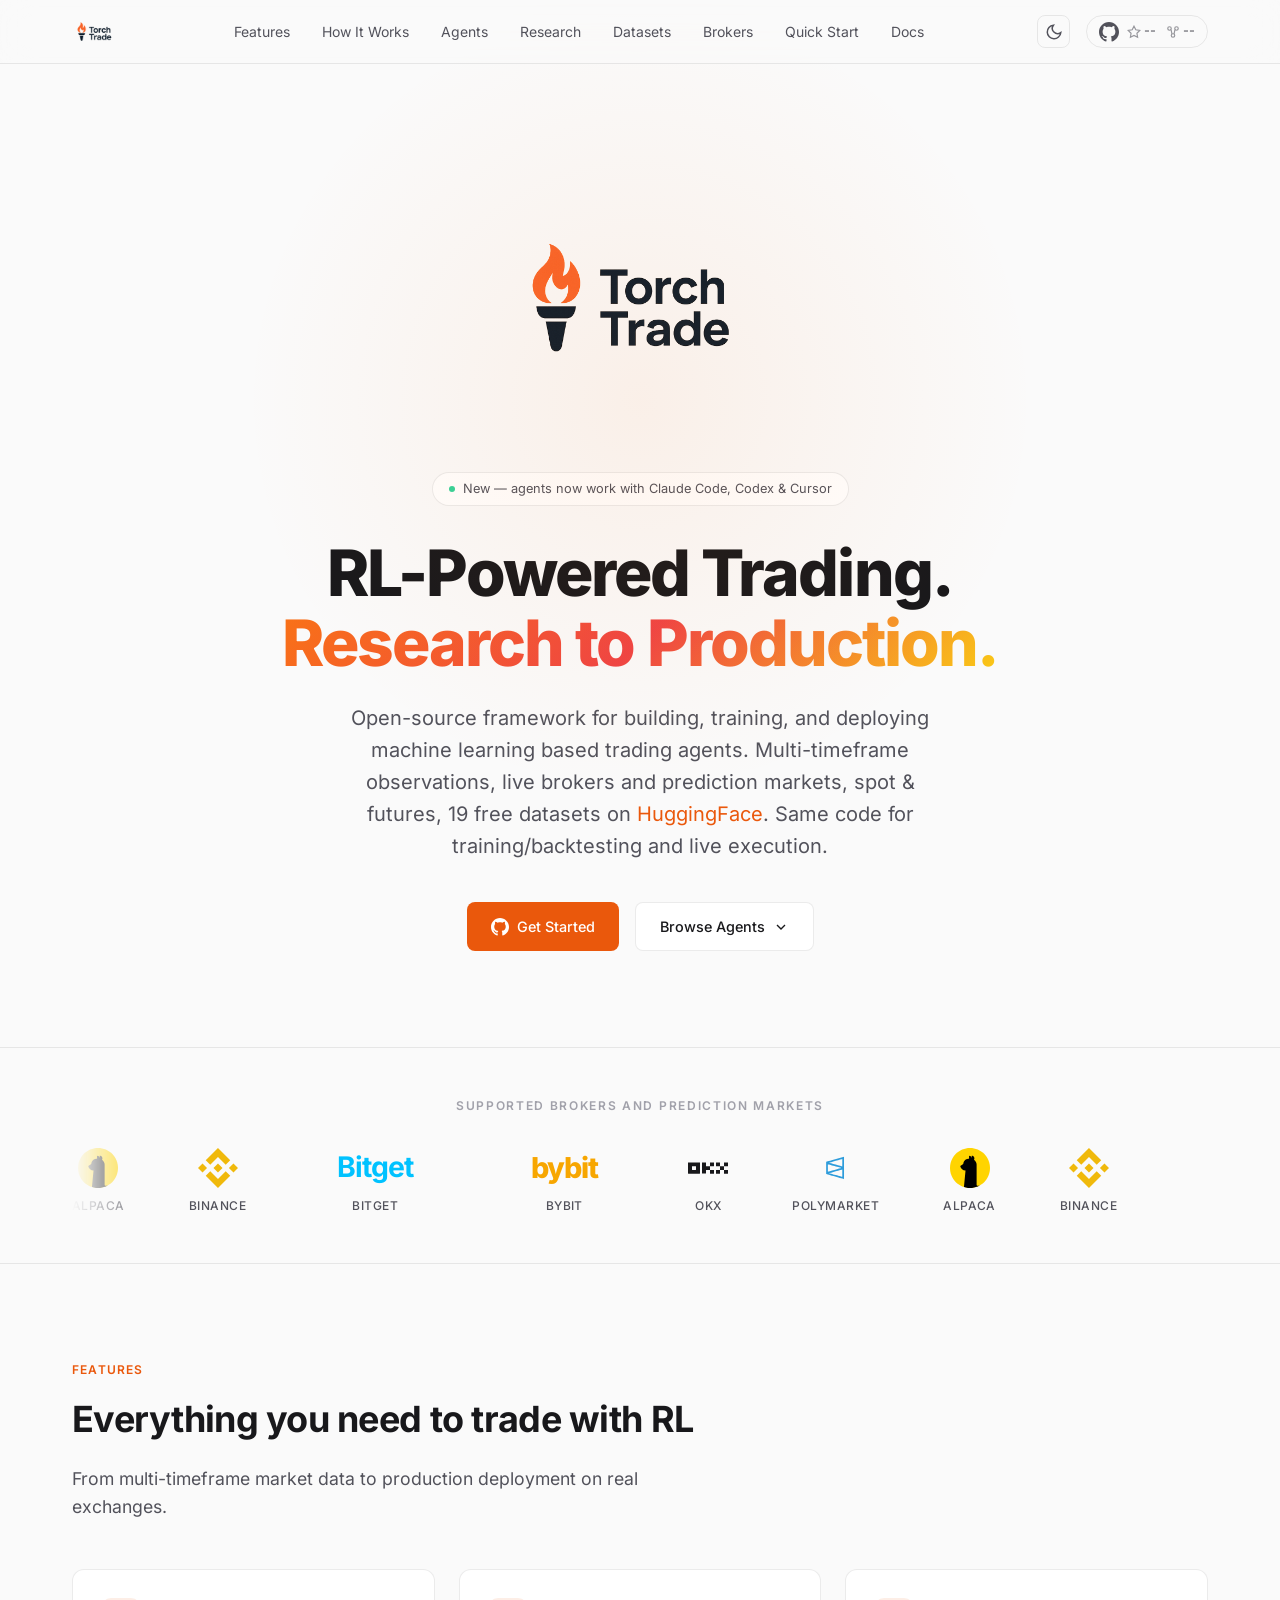
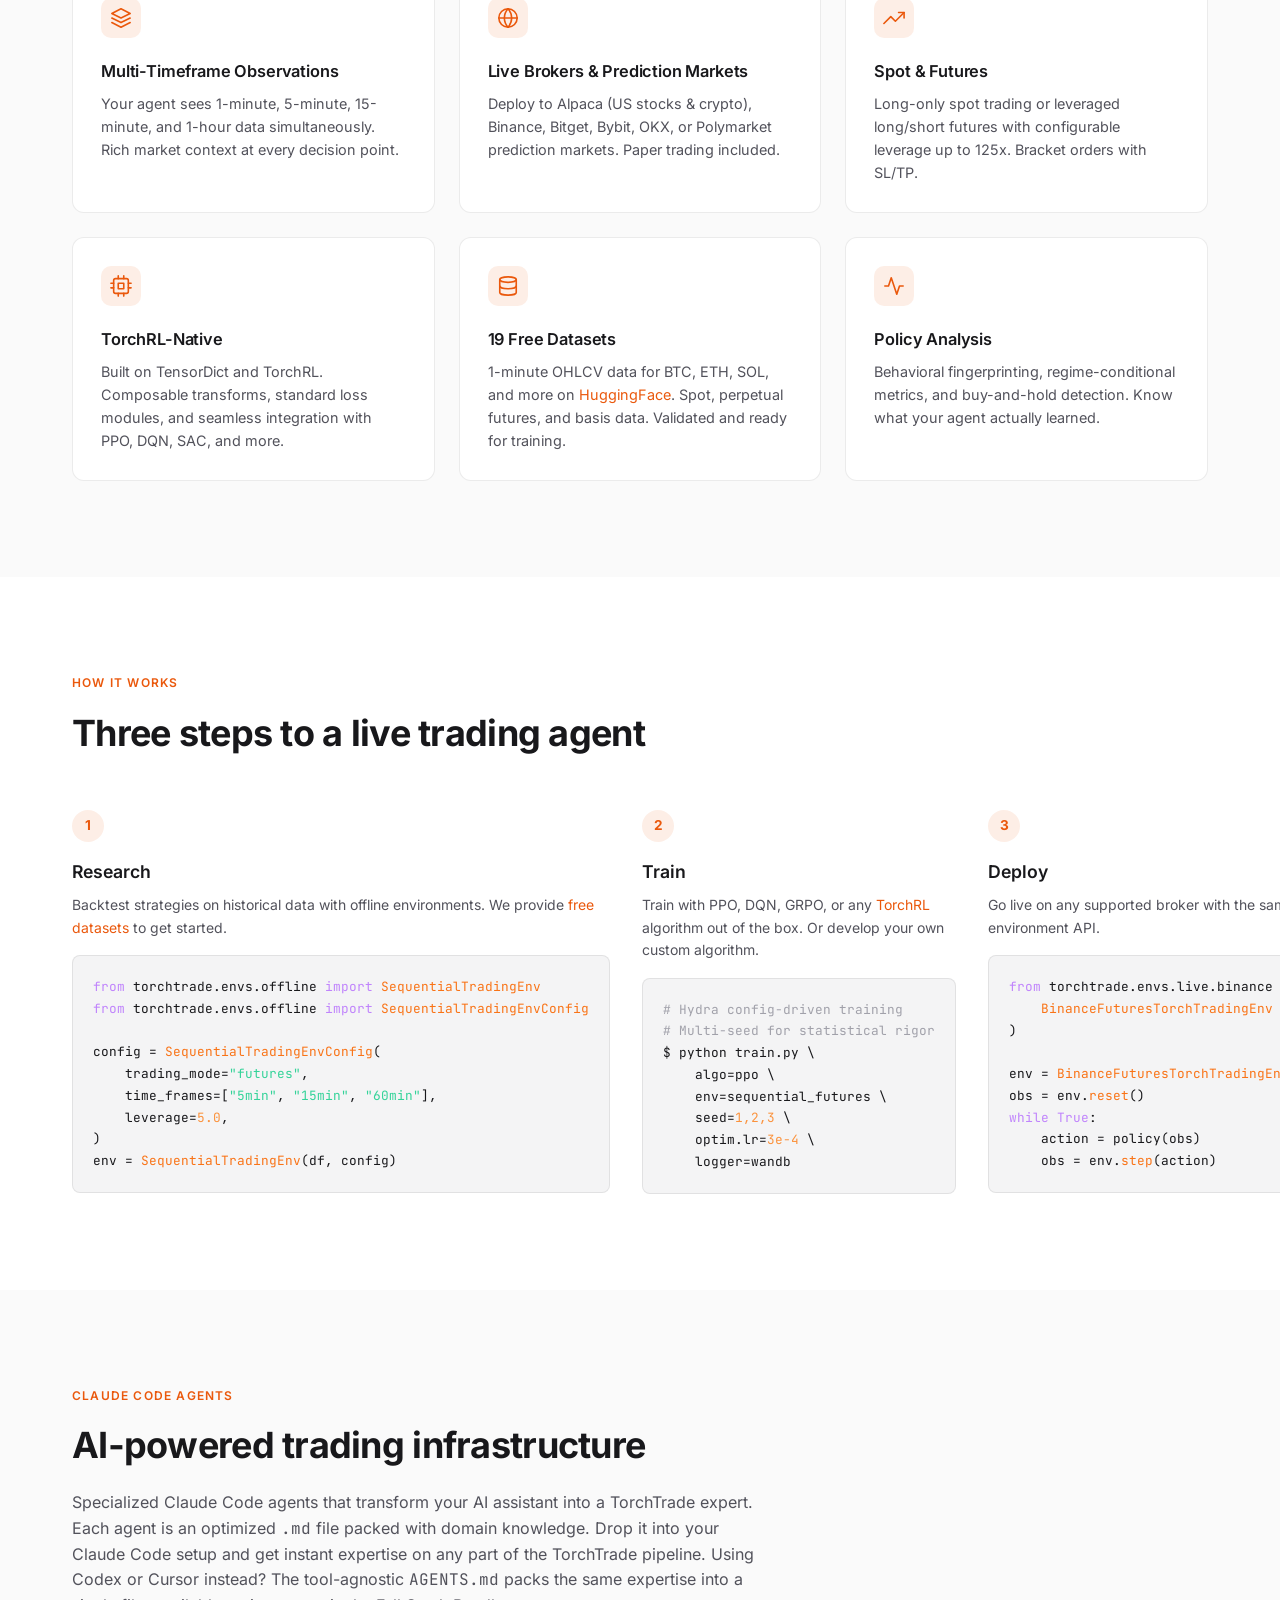
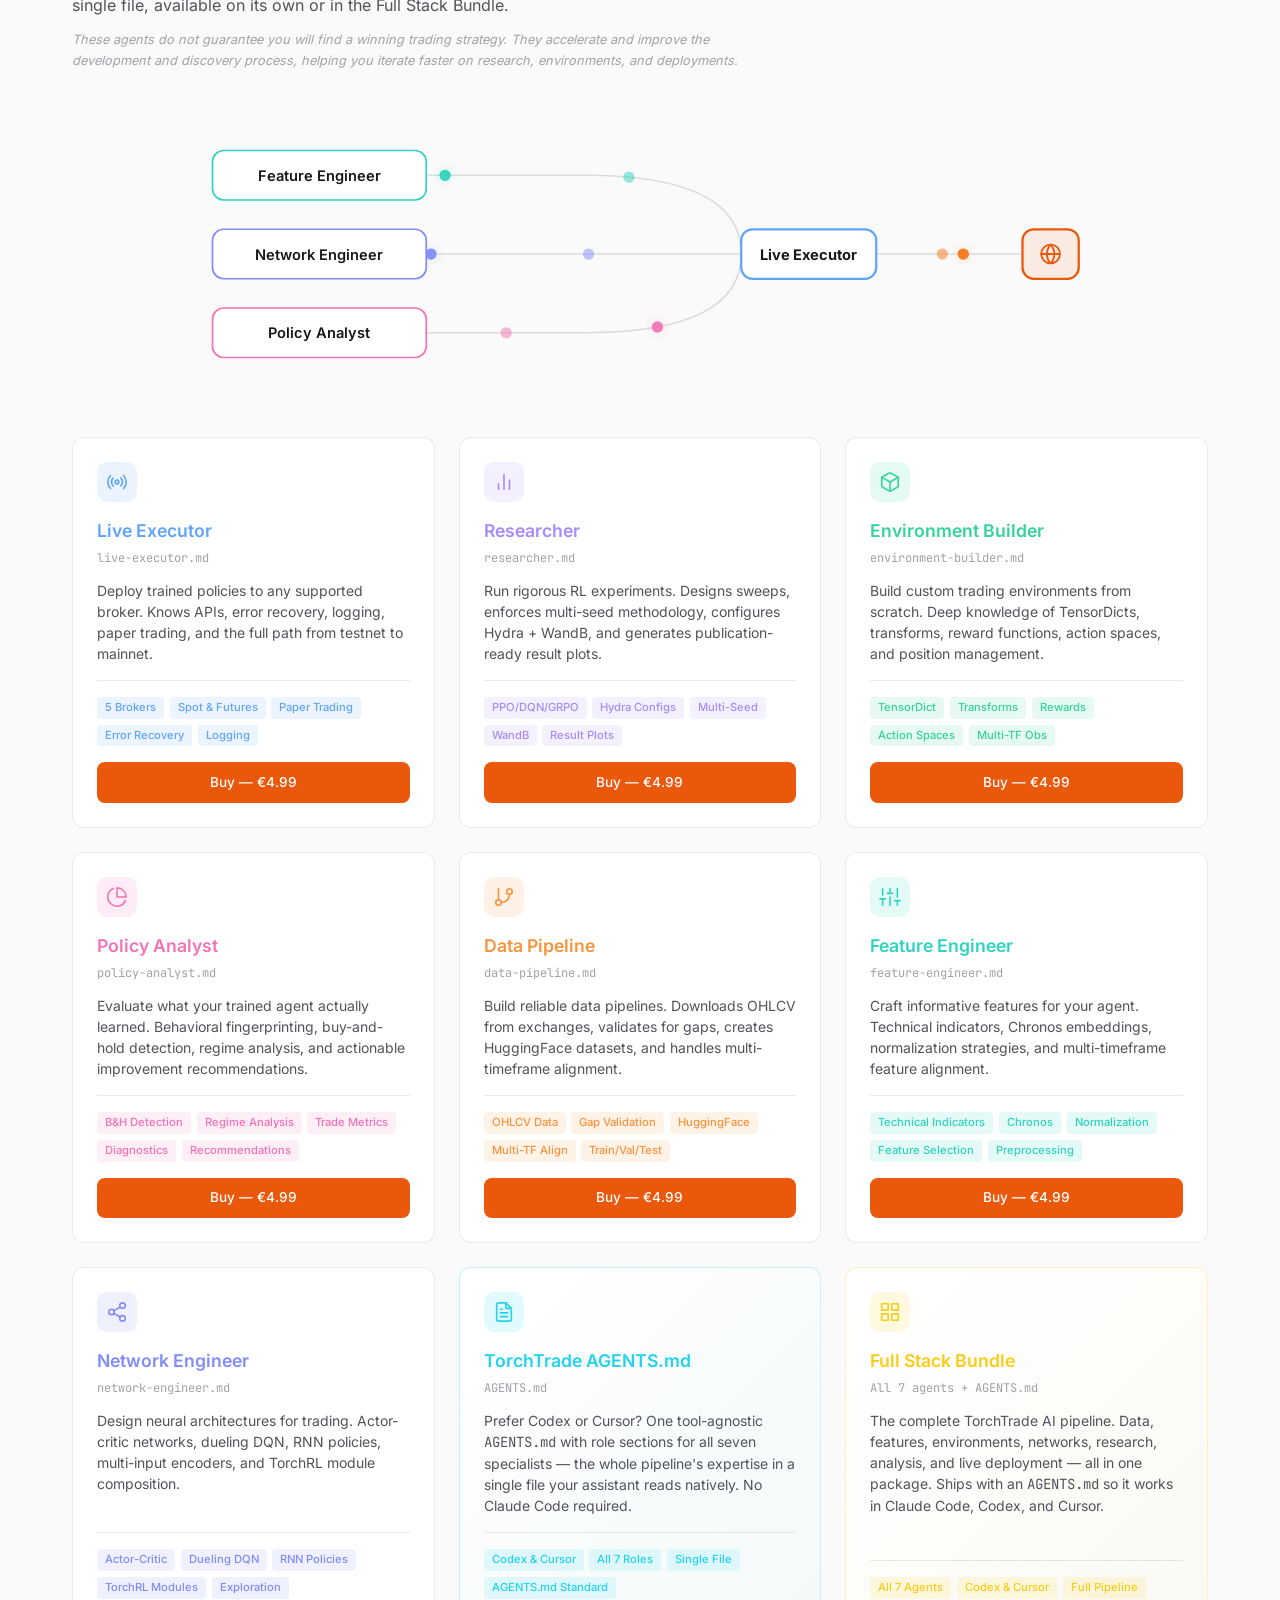
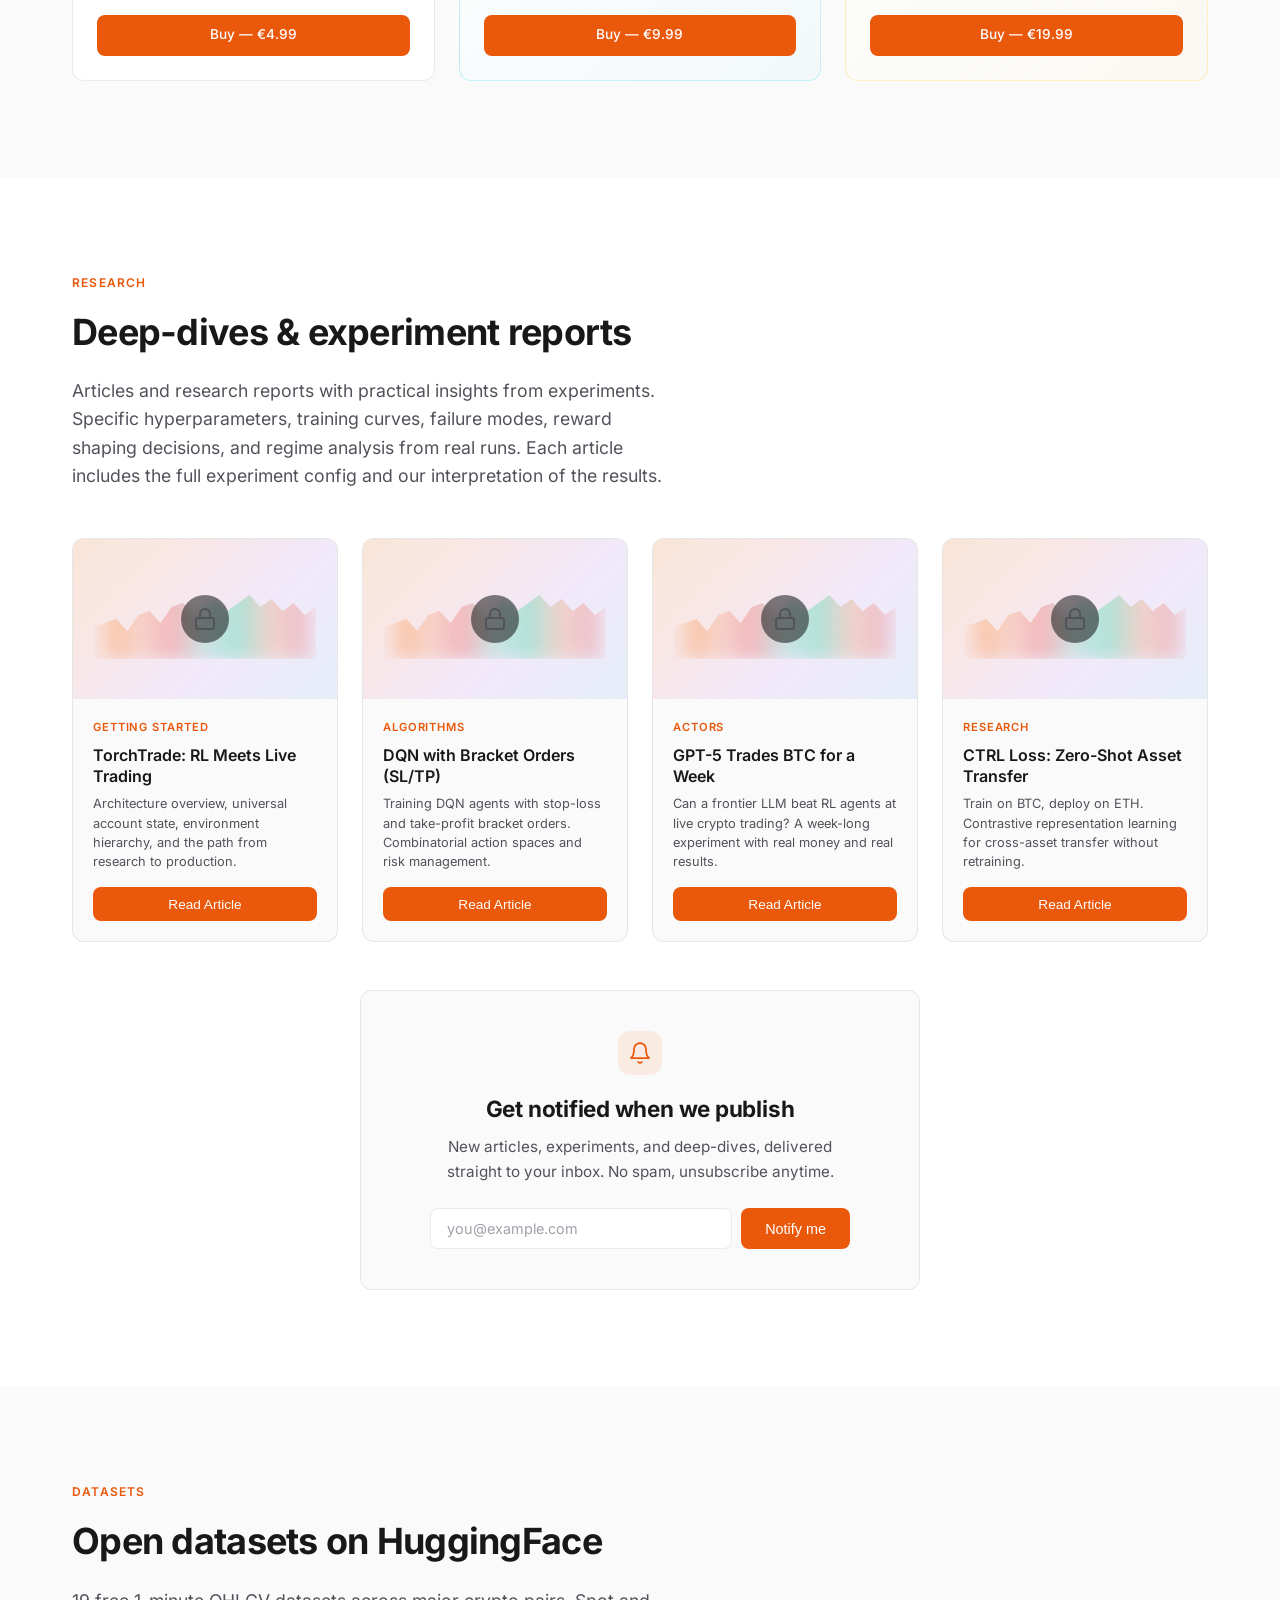
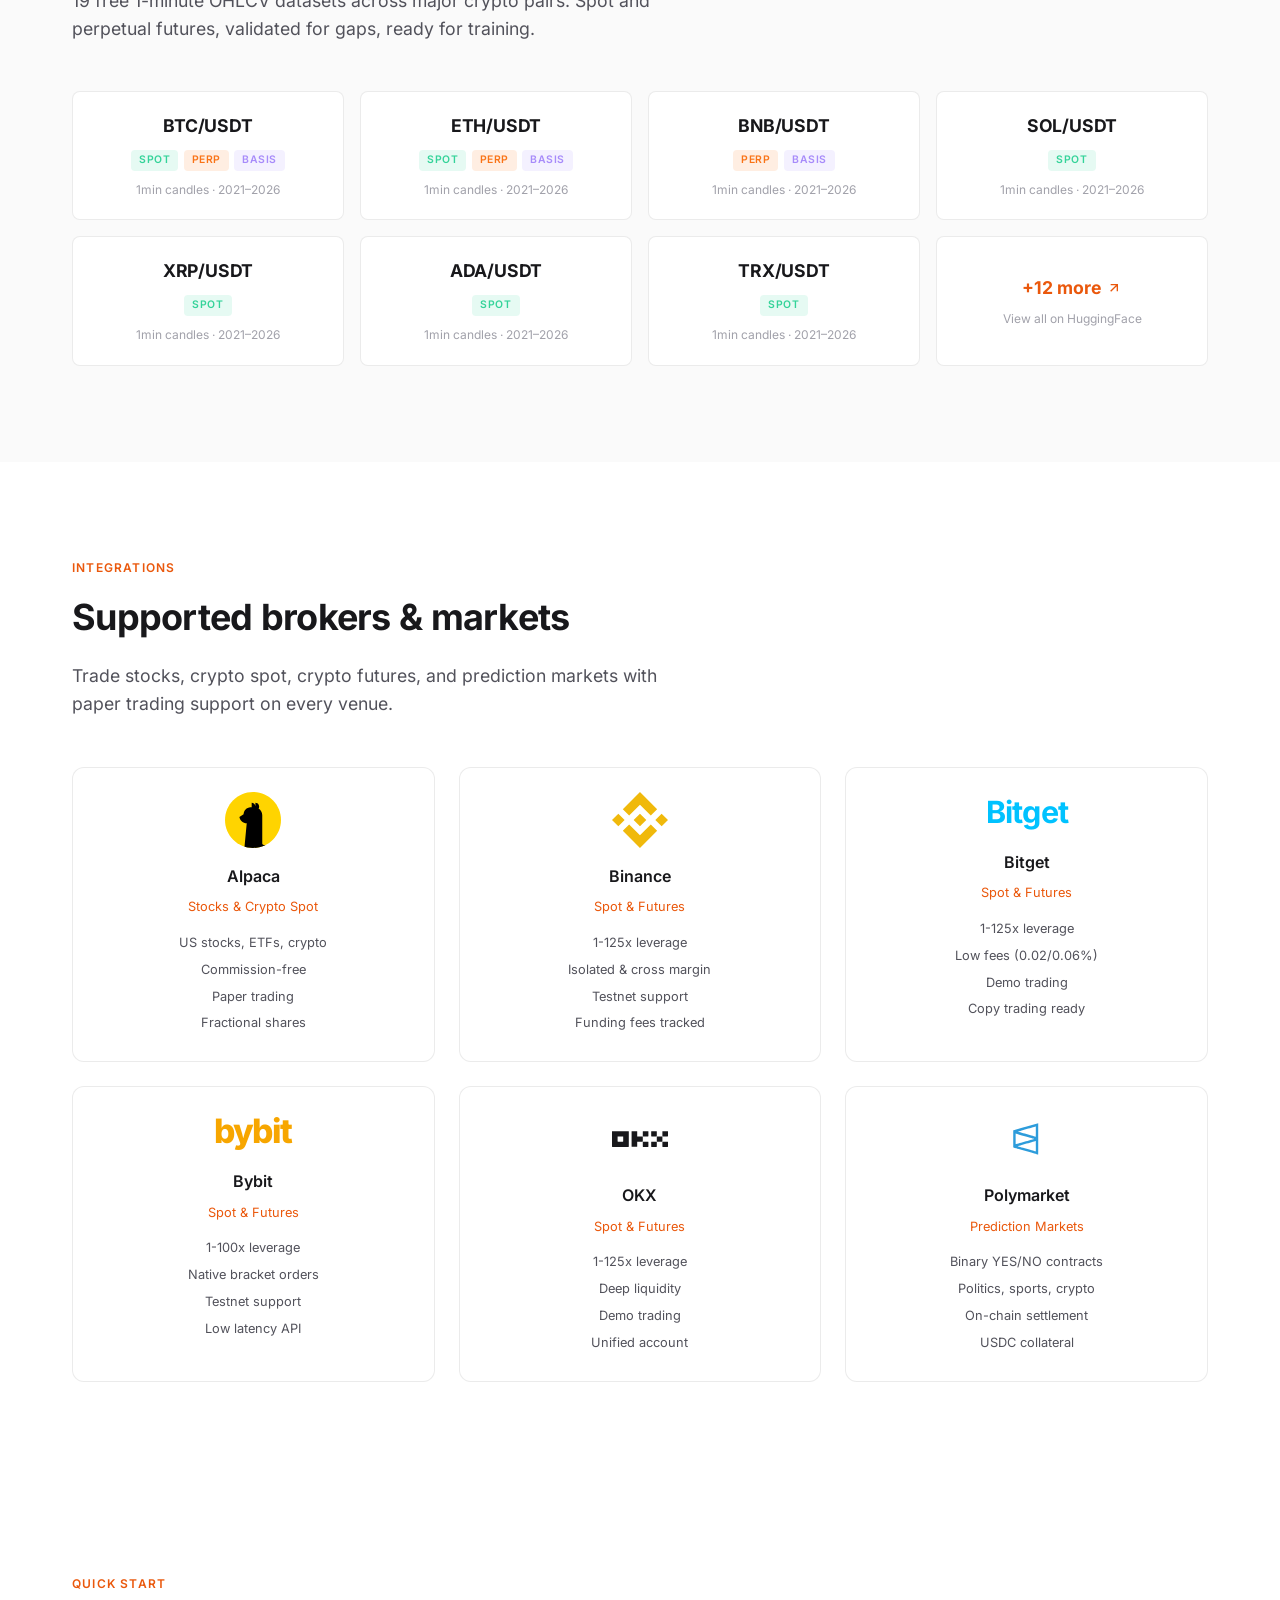
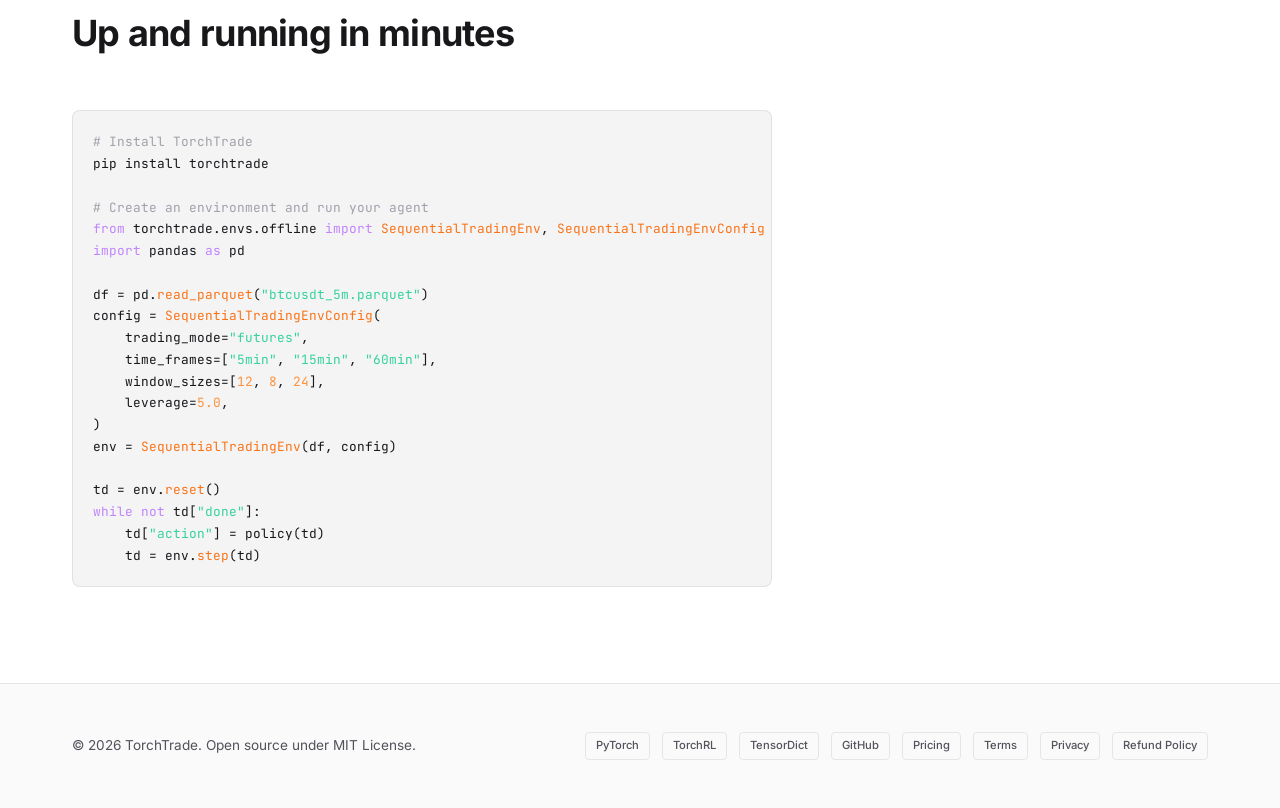
==== commit c76b722c: "Add 'get notified' email signup to the Research section A styled newsletter opt-in below the article" ====
--- a/index.html
+++ b/index.html
@@ -554,6 +554,17 @@
         </div>
 
       </div>
+
+      <div class="newsletter fade-in">
+        <div class="newsletter-icon"><svg width="24" height="24" viewBox="0 0 24 24" fill="none" stroke="currentColor" stroke-width="1.75" stroke-linecap="round" stroke-linejoin="round"><path d="M18 8A6 6 0 0 0 6 8c0 7-3 9-3 9h18s-3-2-3-9"/><path d="M13.73 21a2 2 0 0 1-3.46 0"/></svg></div>
+        <h3>Get notified when we publish</h3>
+        <p>New articles, experiments, and deep-dives, delivered straight to your inbox. No spam, unsubscribe anytime.</p>
+        <!-- Replace the action URL with your newsletter form endpoint (e.g. Buttondown: https://buttondown.email/api/emails/embed-subscribe/YOUR_USERNAME, or a MailerLite embedded-form action). The email field is named "email". -->
+        <form class="newsletter-form" method="post" action="REPLACE_WITH_NEWSLETTER_ENDPOINT" target="_blank" rel="noopener">
+          <input type="email" name="email" class="newsletter-input" placeholder="you@example.com" required aria-label="Email address">
+          <button type="submit" class="btn btn-primary">Notify me</button>
+        </form>
+      </div>
     </div>
   </section>
 
--- a/css/style.css
+++ b/css/style.css
@@ -1363,3 +1363,61 @@
     box-shadow: none;
   }
 }
+
+/* --- Newsletter signup --- */
+.newsletter {
+  max-width: 560px;
+  margin: 3rem auto 0;
+  text-align: center;
+  padding: 2.5rem 2rem;
+  border: 1px solid var(--border);
+  border-radius: var(--radius);
+  background: var(--bg);
+}
+.newsletter-icon {
+  display: inline-flex;
+  align-items: center;
+  justify-content: center;
+  width: 44px;
+  height: 44px;
+  border-radius: 12px;
+  background: var(--accent-dim);
+  color: var(--accent);
+  margin-bottom: 1rem;
+}
+.newsletter-icon svg { width: 24px; height: 24px; }
+.newsletter h3 {
+  font-size: 1.4rem;
+  font-weight: 700;
+  letter-spacing: -0.01em;
+  margin-bottom: 0.5rem;
+}
+.newsletter p {
+  color: var(--text-secondary);
+  font-size: 0.95rem;
+  max-width: 42ch;
+  margin: 0 auto 1.5rem;
+  line-height: 1.6;
+}
+.newsletter-form {
+  display: flex;
+  gap: 0.6rem;
+  max-width: 420px;
+  margin: 0 auto;
+}
+.newsletter-input {
+  flex: 1;
+  padding: 0.7rem 1rem;
+  border-radius: var(--radius-sm);
+  border: 1px solid var(--border);
+  background: var(--bg-surface);
+  color: var(--text-primary);
+  font-family: inherit;
+  font-size: 0.9rem;
+}
+.newsletter-input::placeholder { color: var(--text-tertiary); }
+.newsletter-input:focus { outline: none; border-color: var(--accent); }
+.newsletter-form .btn { white-space: nowrap; }
+@media (max-width: 480px) {
+  .newsletter-form { flex-direction: column; }
+}
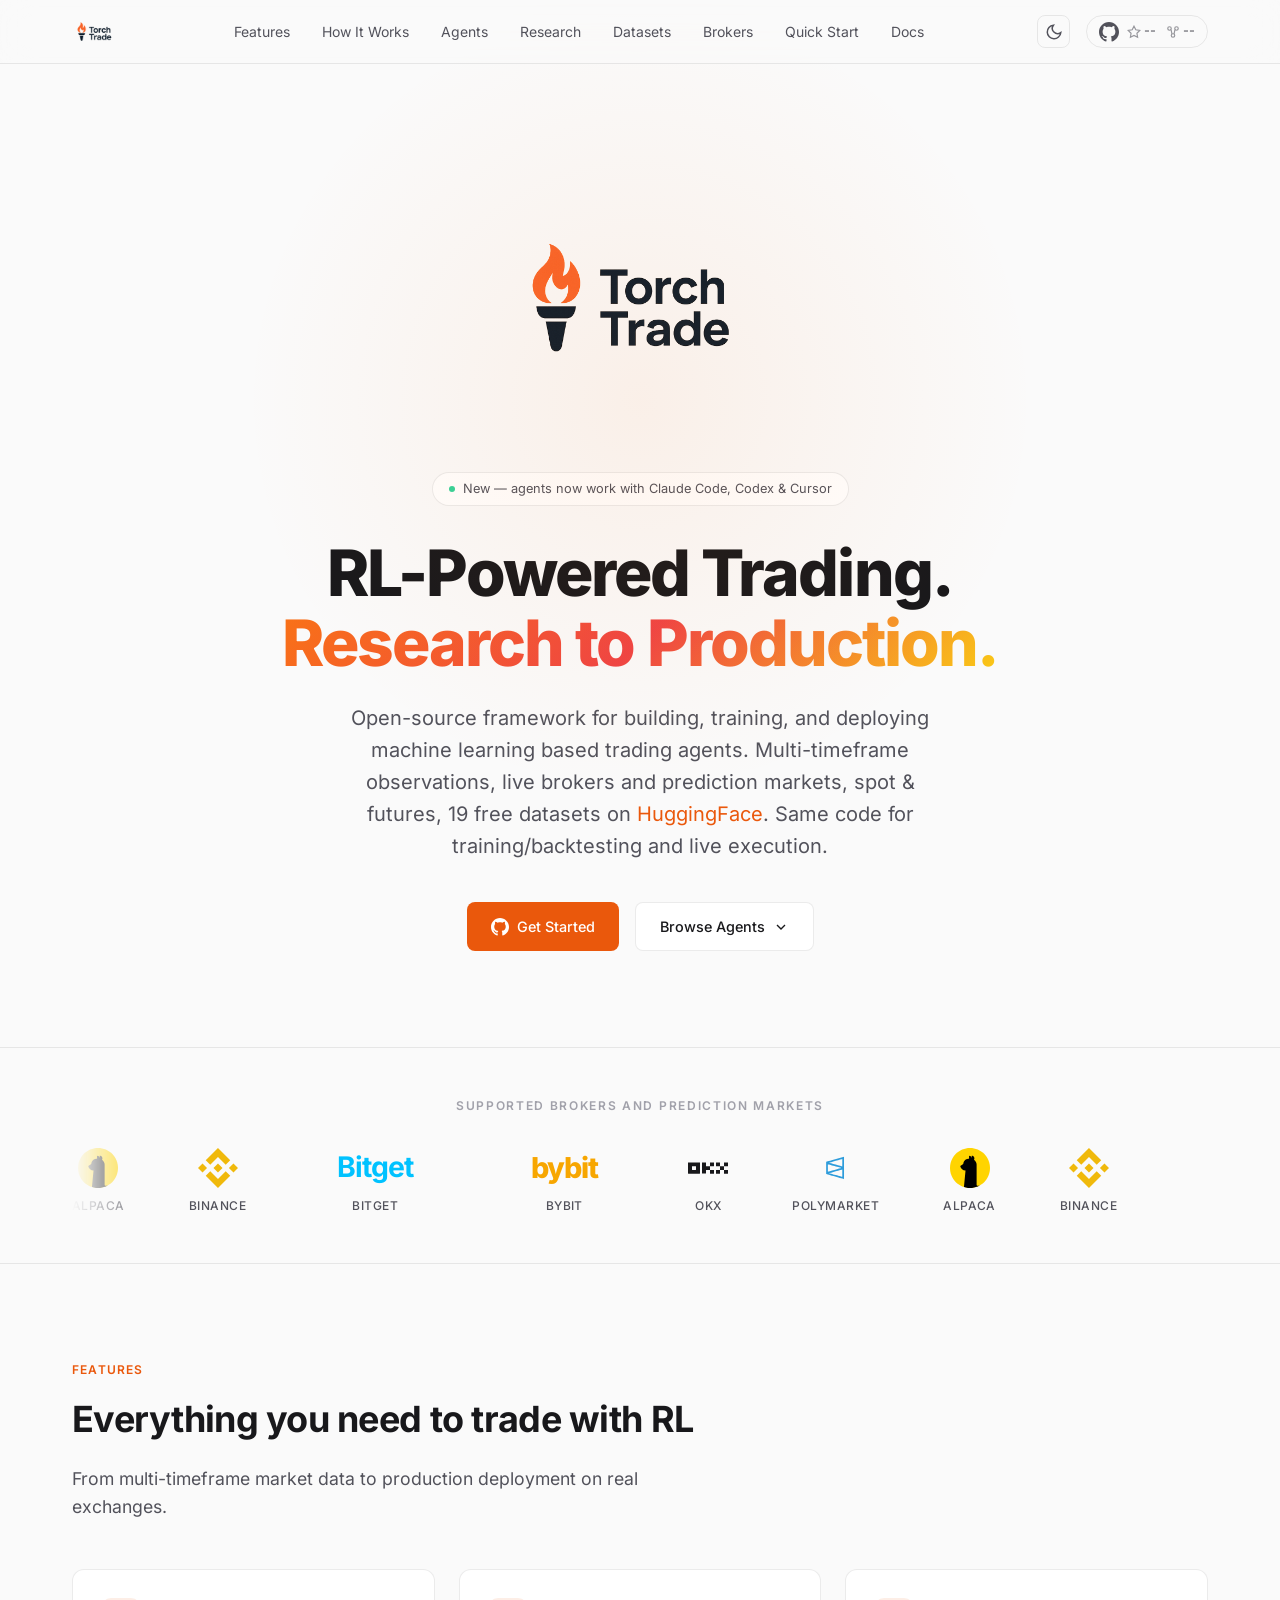
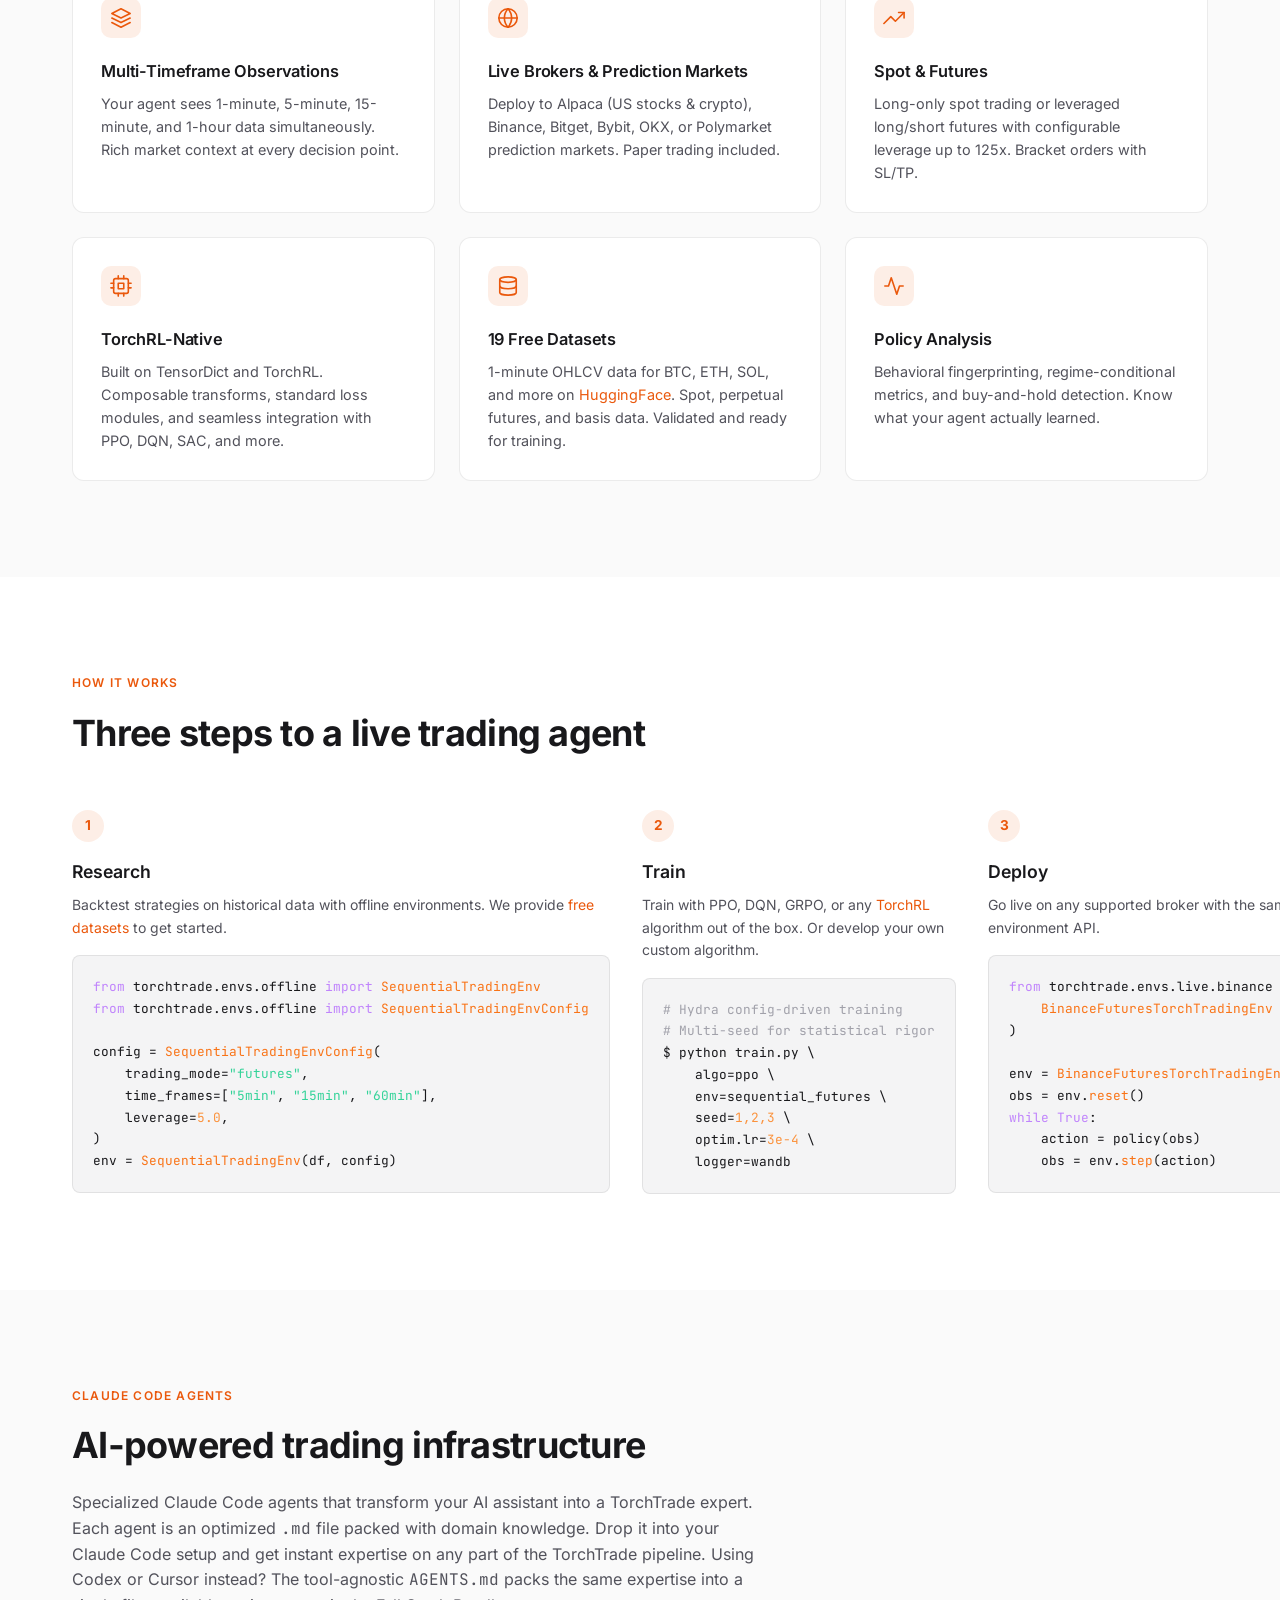
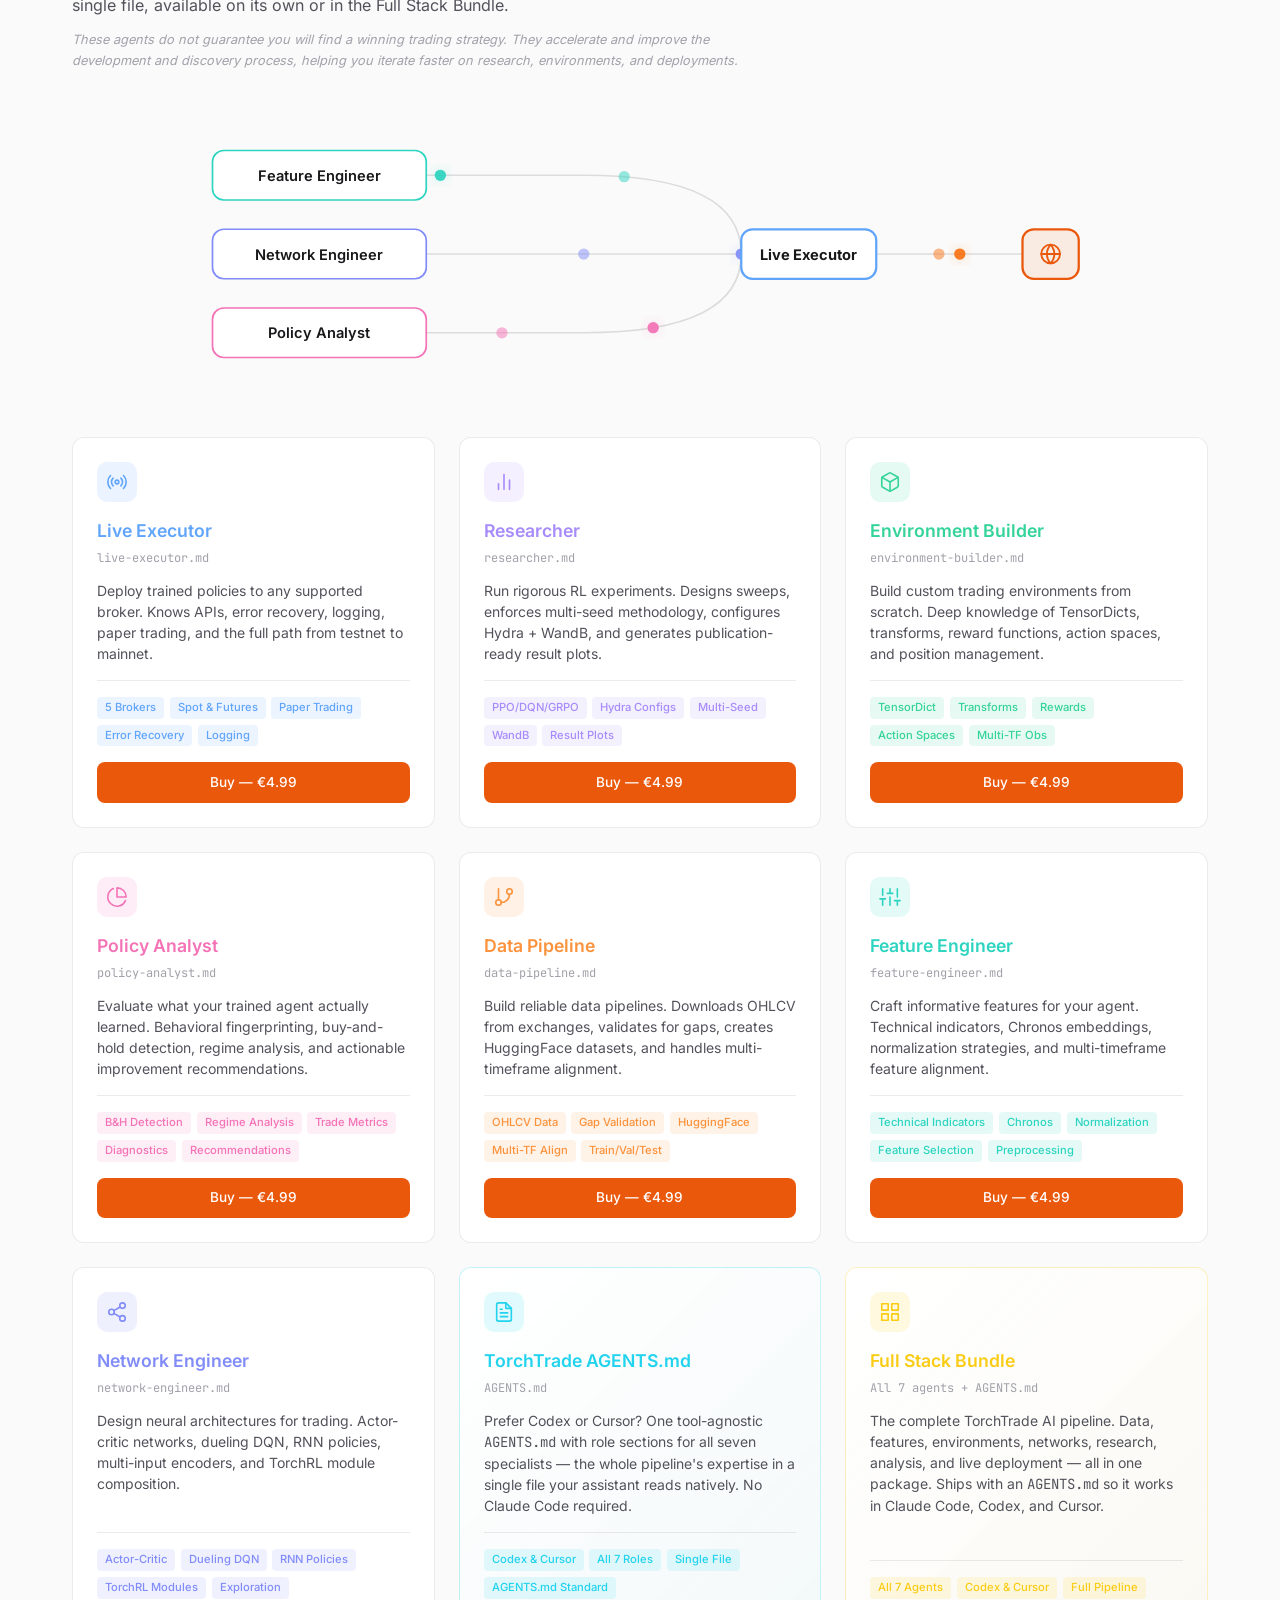
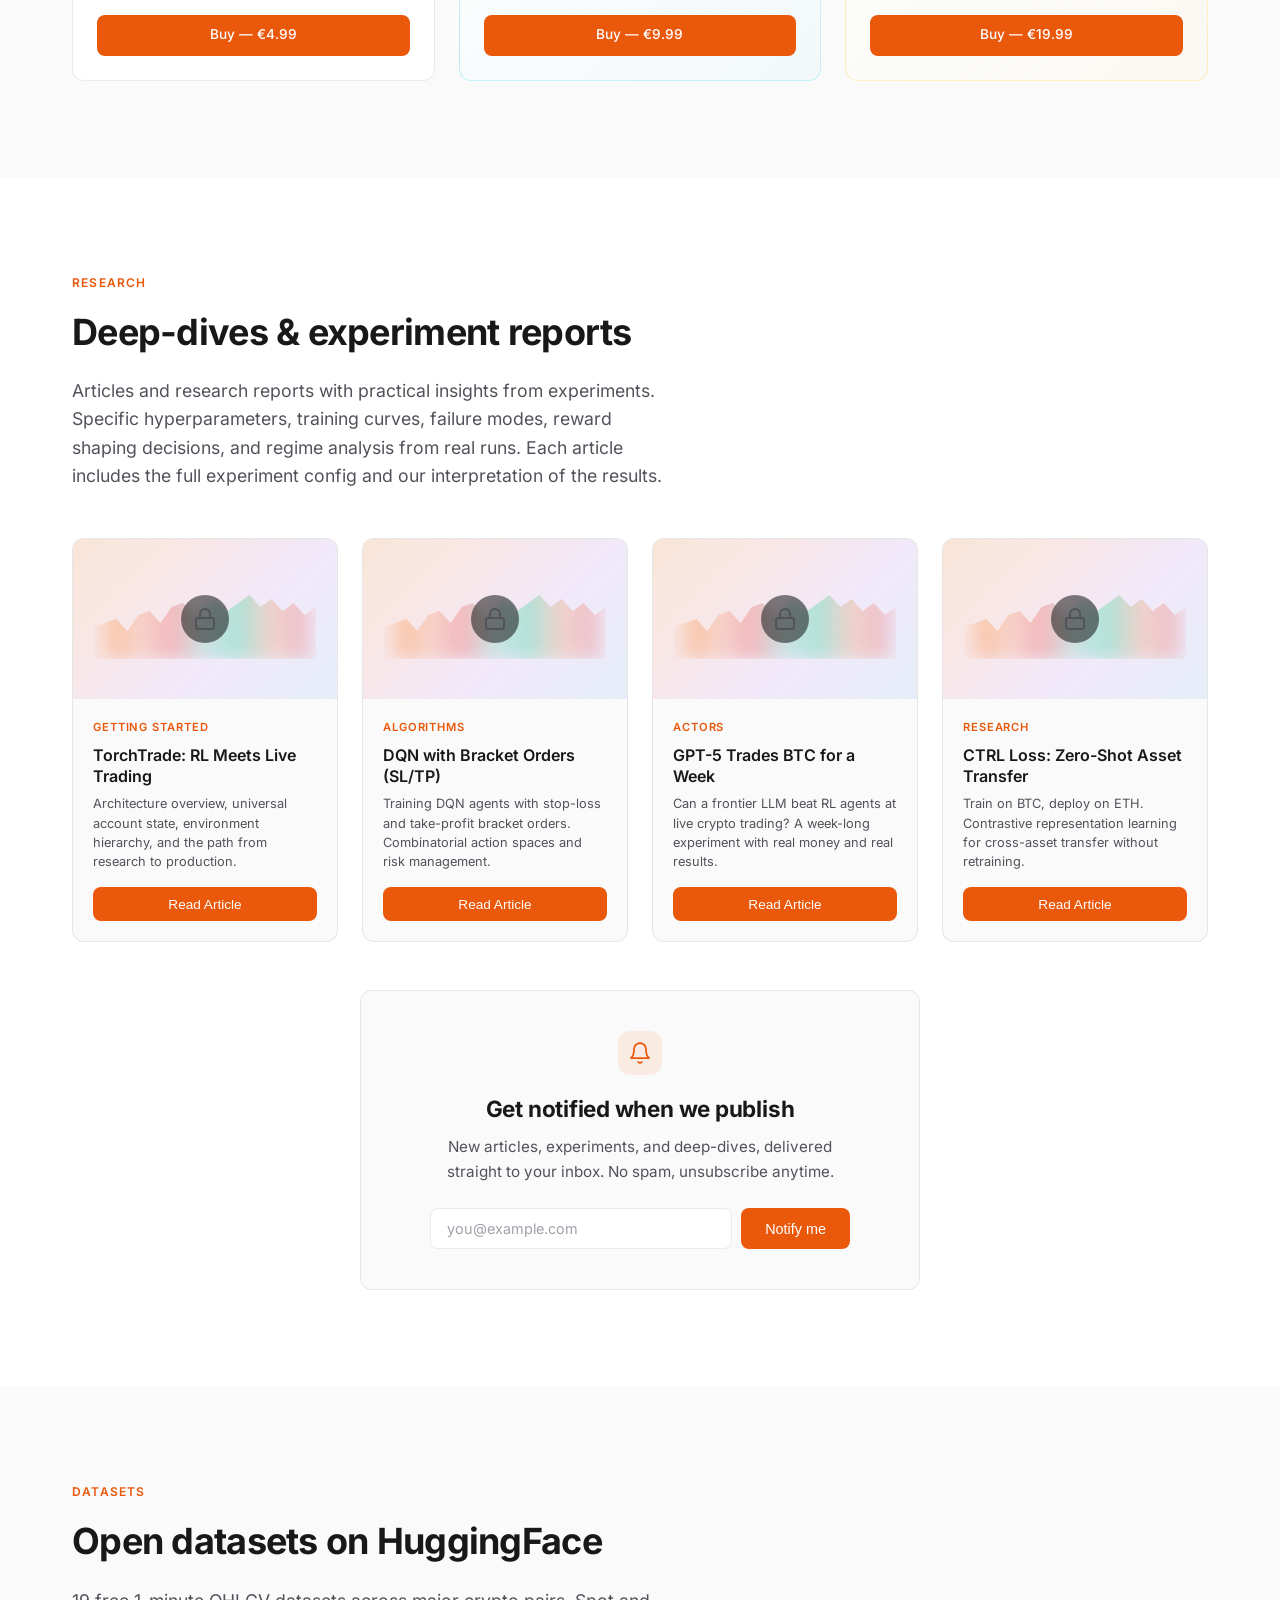
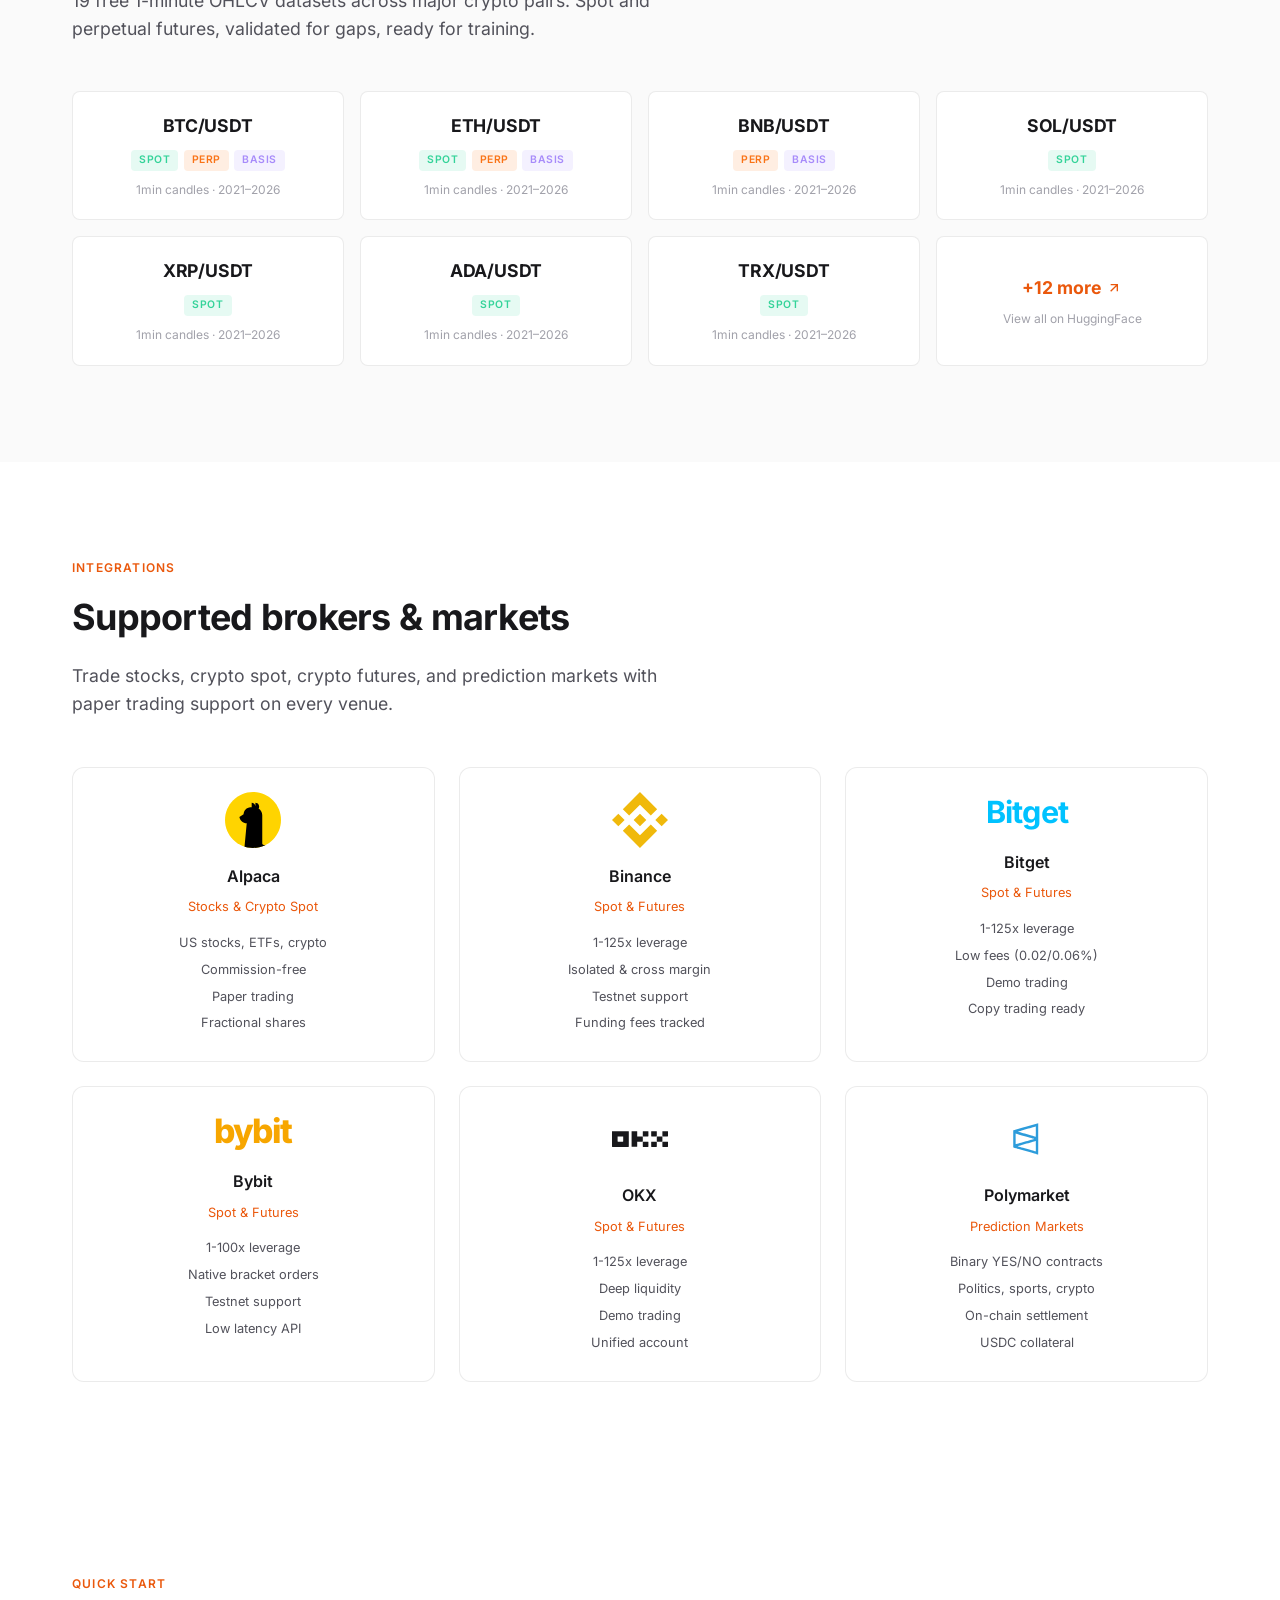
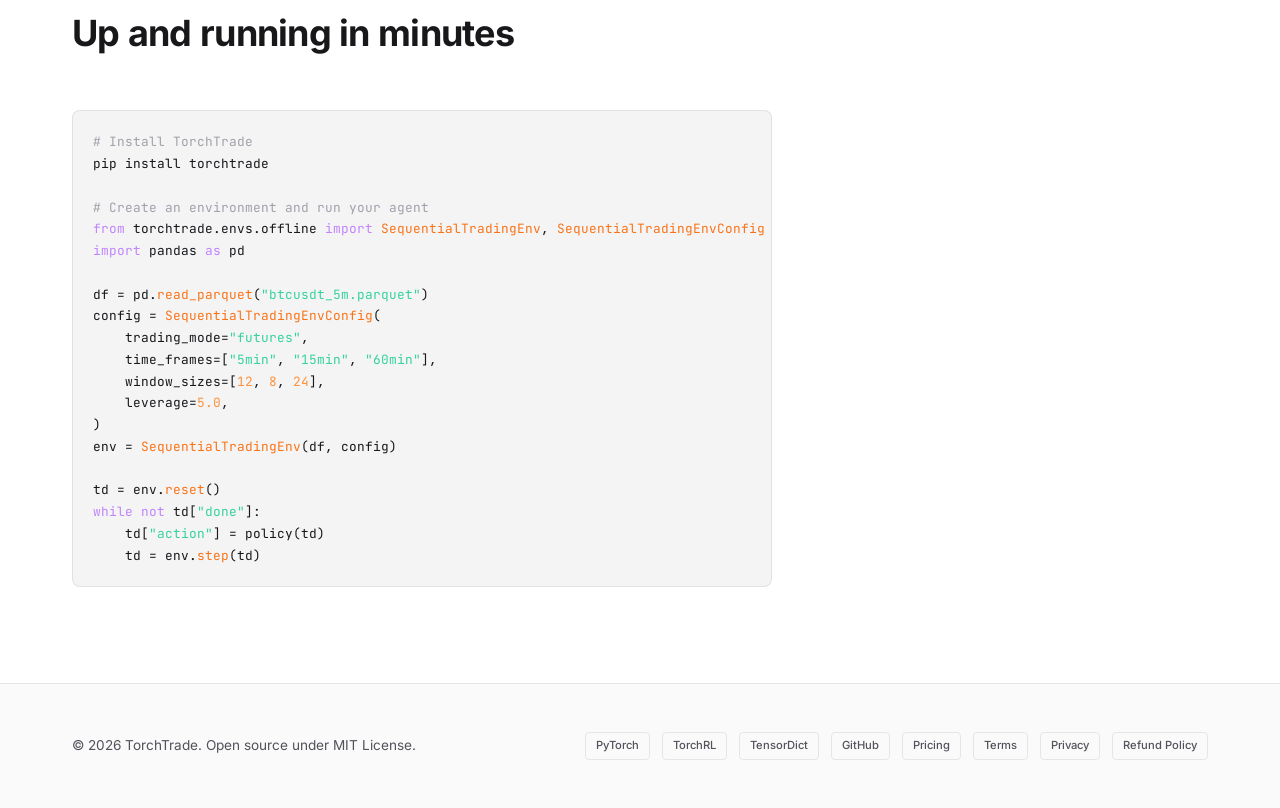
==== commit b95e87c9: "Wire newsletter form to MailerLite (AJAX submit + inline success) Replace the placeholder endpoint w" ====
--- a/index.html
+++ b/index.html
@@ -559,11 +559,19 @@
         <div class="newsletter-icon"><svg width="24" height="24" viewBox="0 0 24 24" fill="none" stroke="currentColor" stroke-width="1.75" stroke-linecap="round" stroke-linejoin="round"><path d="M18 8A6 6 0 0 0 6 8c0 7-3 9-3 9h18s-3-2-3-9"/><path d="M13.73 21a2 2 0 0 1-3.46 0"/></svg></div>
         <h3>Get notified when we publish</h3>
         <p>New articles, experiments, and deep-dives, delivered straight to your inbox. No spam, unsubscribe anytime.</p>
-        <!-- Replace the action URL with your newsletter form endpoint (e.g. Buttondown: https://buttondown.email/api/emails/embed-subscribe/YOUR_USERNAME, or a MailerLite embedded-form action). The email field is named "email". -->
-        <form class="newsletter-form" method="post" action="REPLACE_WITH_NEWSLETTER_ENDPOINT" target="_blank" rel="noopener">
-          <input type="email" name="email" class="newsletter-input" placeholder="you@example.com" required aria-label="Email address">
-          <button type="submit" class="btn btn-primary">Notify me</button>
-        </form>
+        <div class="ml-subscribe-form ml-subscribe-form-43859981">
+          <div class="row-form">
+            <form class="ml-block-form newsletter-form" action="https://assets.mailerlite.com/jsonp/2516226/forms/193260796434712459/subscribe" data-code="" method="post" target="_blank">
+              <input type="email" name="fields[email]" class="newsletter-input" placeholder="you@example.com" required aria-label="Email address" autocomplete="email">
+              <button type="submit" class="btn btn-primary">Notify me</button>
+              <input type="hidden" name="ml-submit" value="1">
+              <input type="hidden" name="anticsrf" value="true">
+            </form>
+          </div>
+          <div class="row-success newsletter-success" style="display:none">
+            Thanks! Check your inbox to confirm your subscription.
+          </div>
+        </div>
       </div>
     </div>
   </section>
@@ -796,5 +804,16 @@
     </div>
   </div>
 
+  <!-- MailerLite embedded form (newsletter signup) -->
+  <script>
+    function ml_webform_success_43859981() {
+      var $ = ml_jQuery || jQuery;
+      $('.ml-subscribe-form-43859981 .row-success').show();
+      $('.ml-subscribe-form-43859981 .row-form').hide();
+    }
+  </script>
+  <script src="https://groot.mailerlite.com/js/w/webforms.min.js?v83147fa8ce2d95cb73ece7f28b469519" type="text/javascript"></script>
+  <script>fetch("https://assets.mailerlite.com/jsonp/2516226/forms/193260796434712459/takel")</script>
+
 </body>
 </html>
--- a/css/style.css
+++ b/css/style.css
@@ -1418,6 +1418,12 @@
 .newsletter-input::placeholder { color: var(--text-tertiary); }
 .newsletter-input:focus { outline: none; border-color: var(--accent); }
 .newsletter-form .btn { white-space: nowrap; }
+.newsletter-success {
+  color: var(--accent);
+  font-size: 0.95rem;
+  font-weight: 600;
+  padding: 0.75rem 0;
+}
 @media (max-width: 480px) {
   .newsletter-form { flex-direction: column; }
 }
